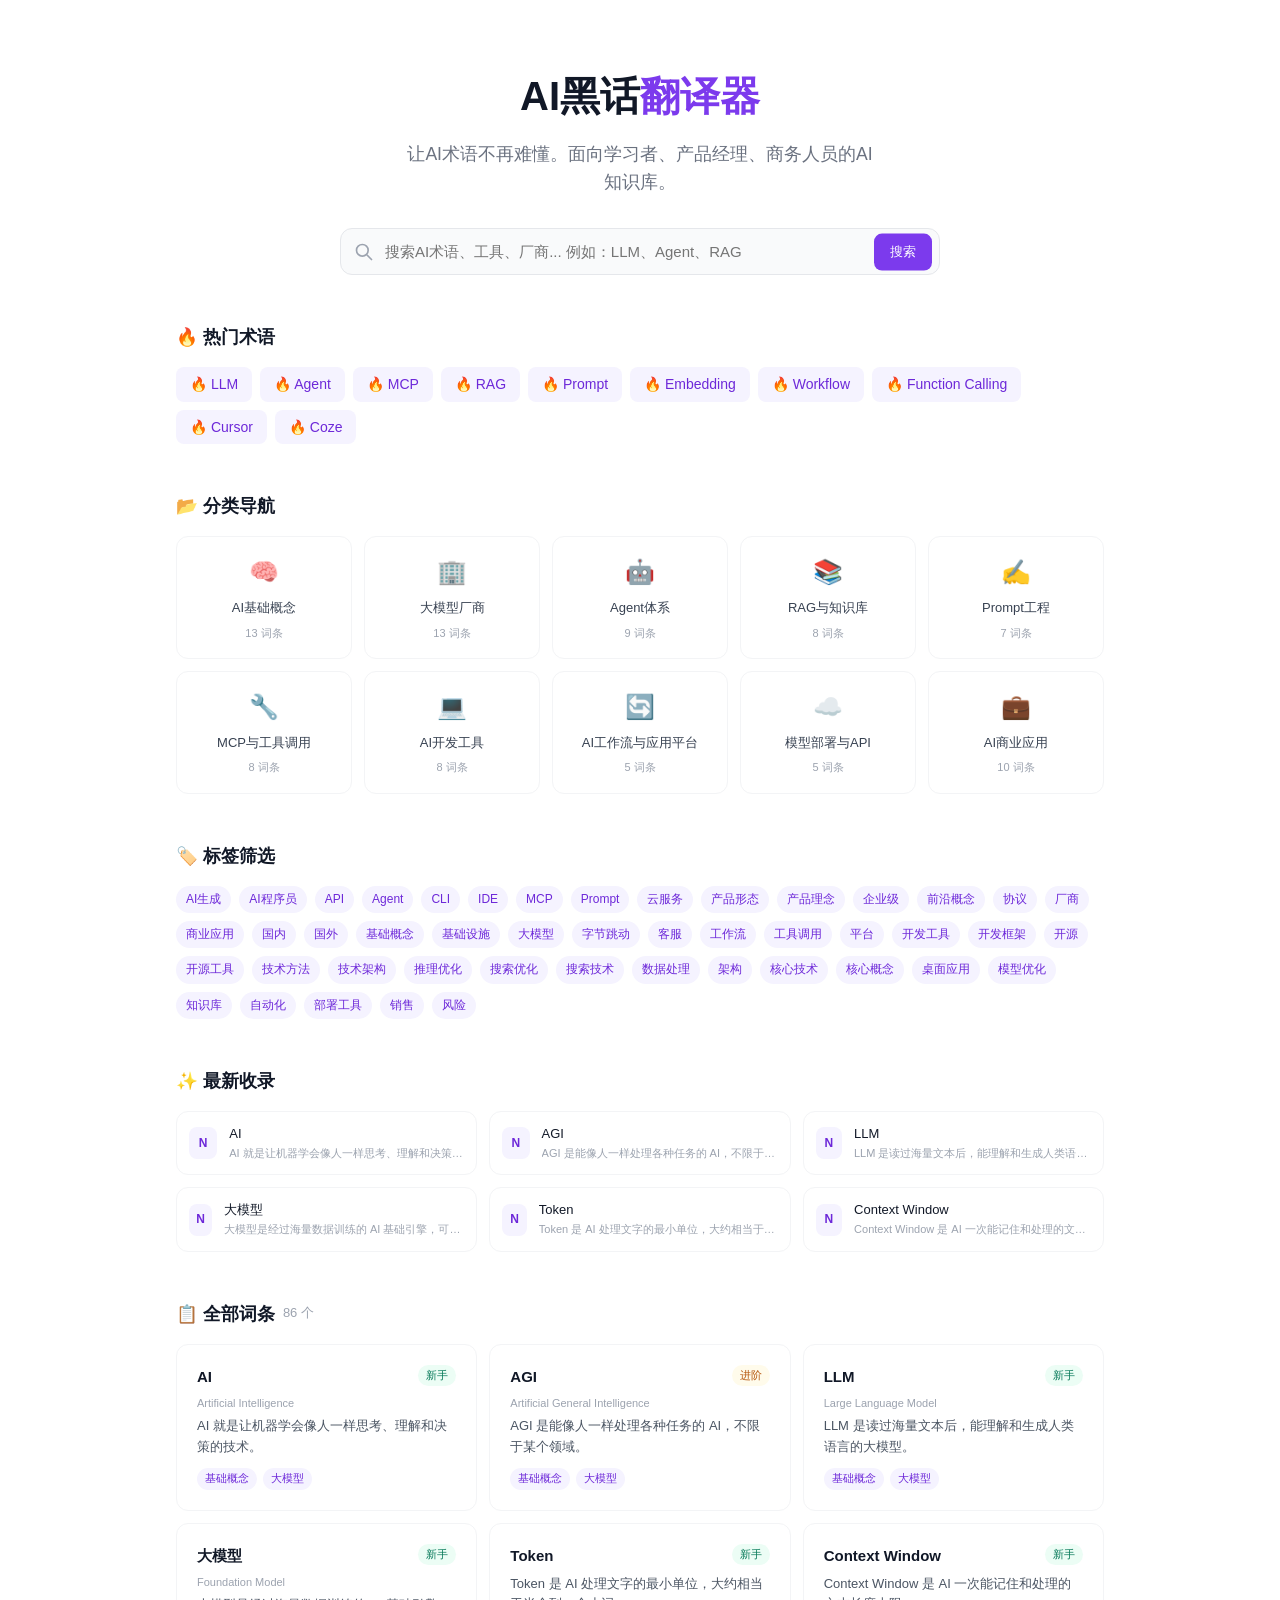
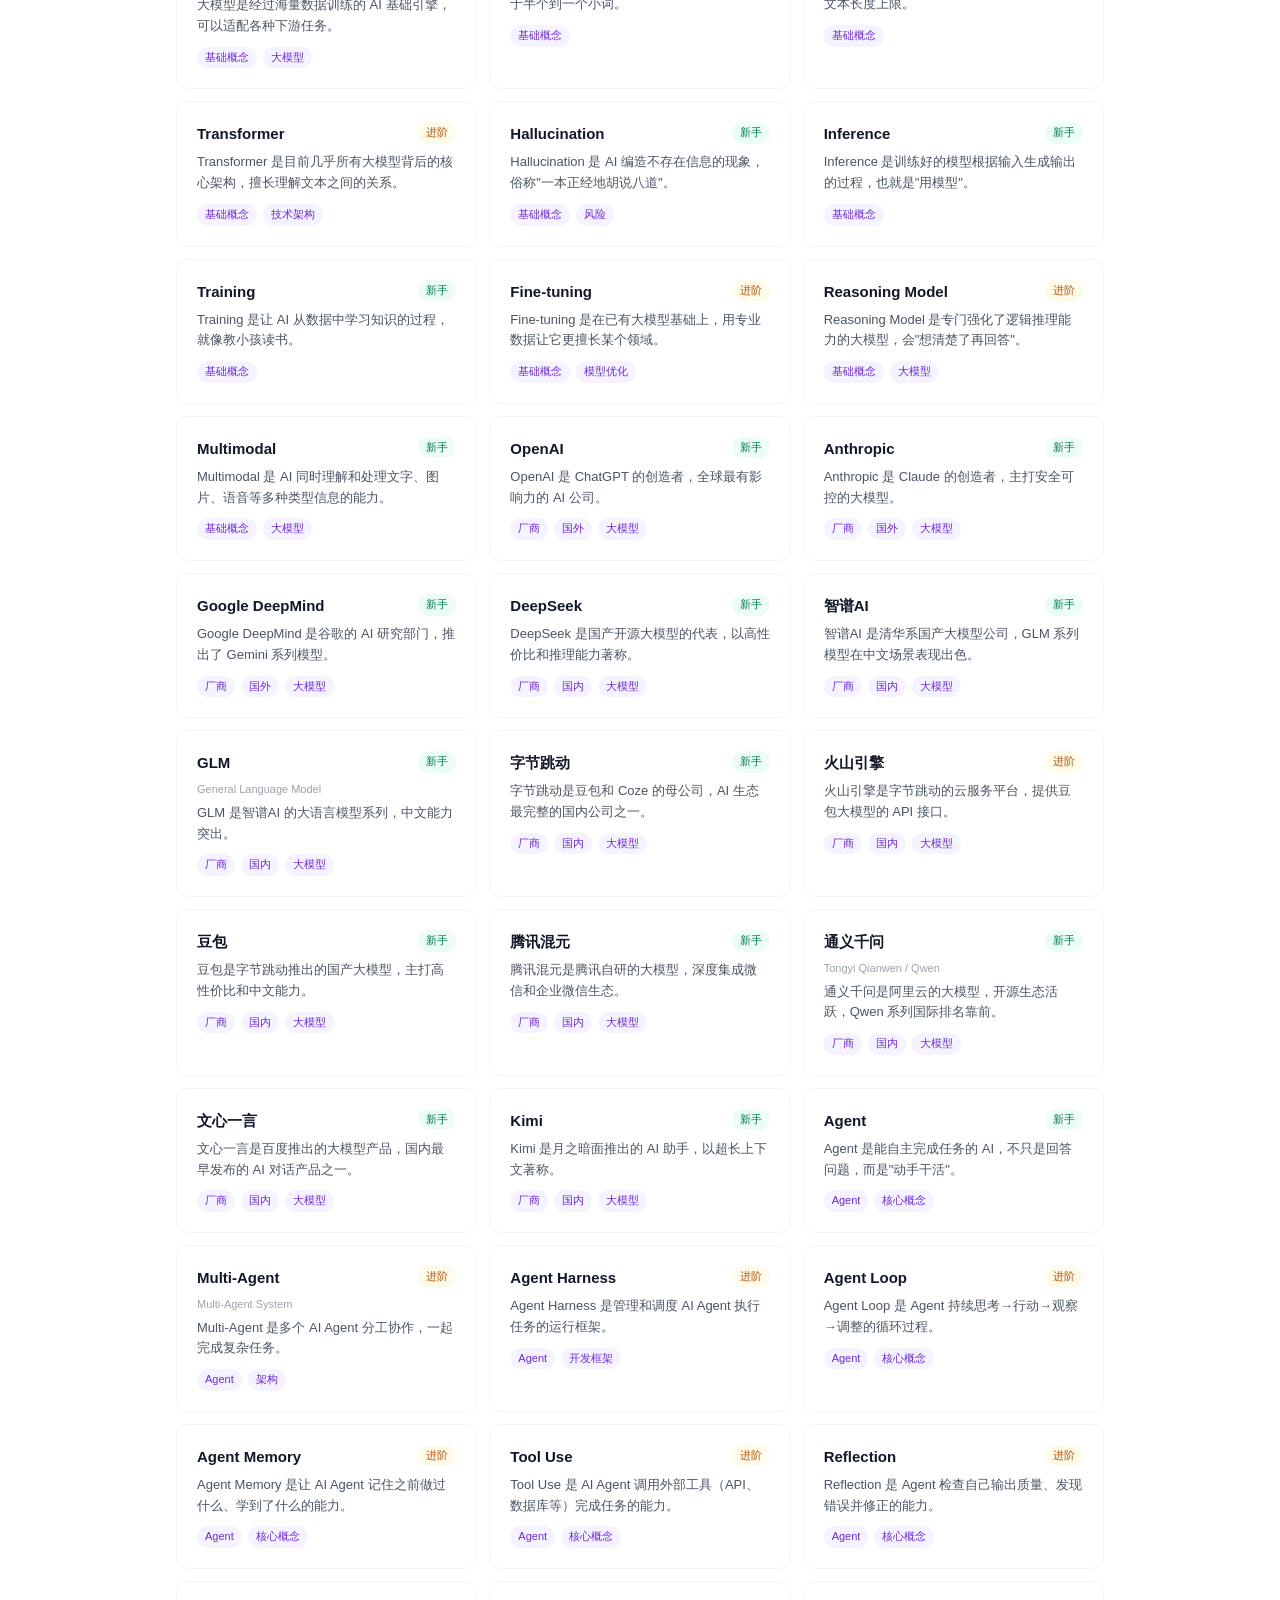
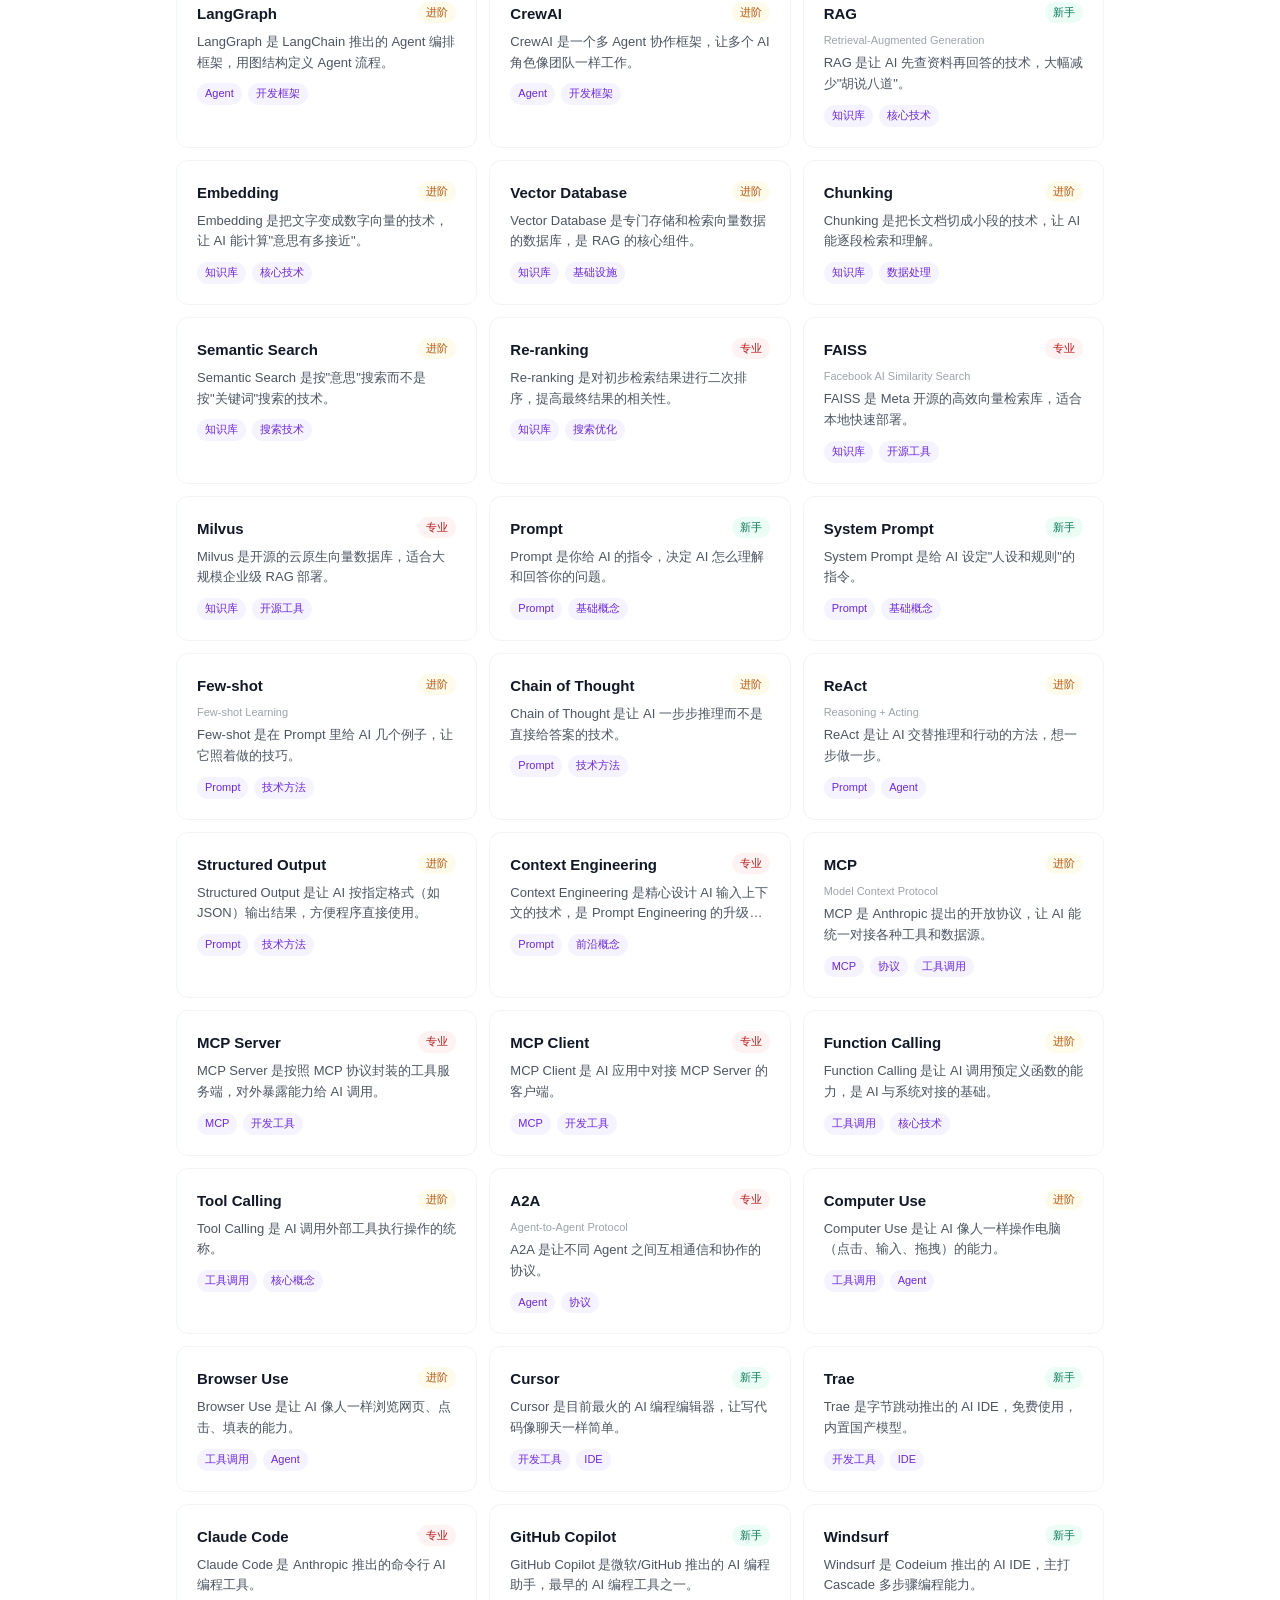
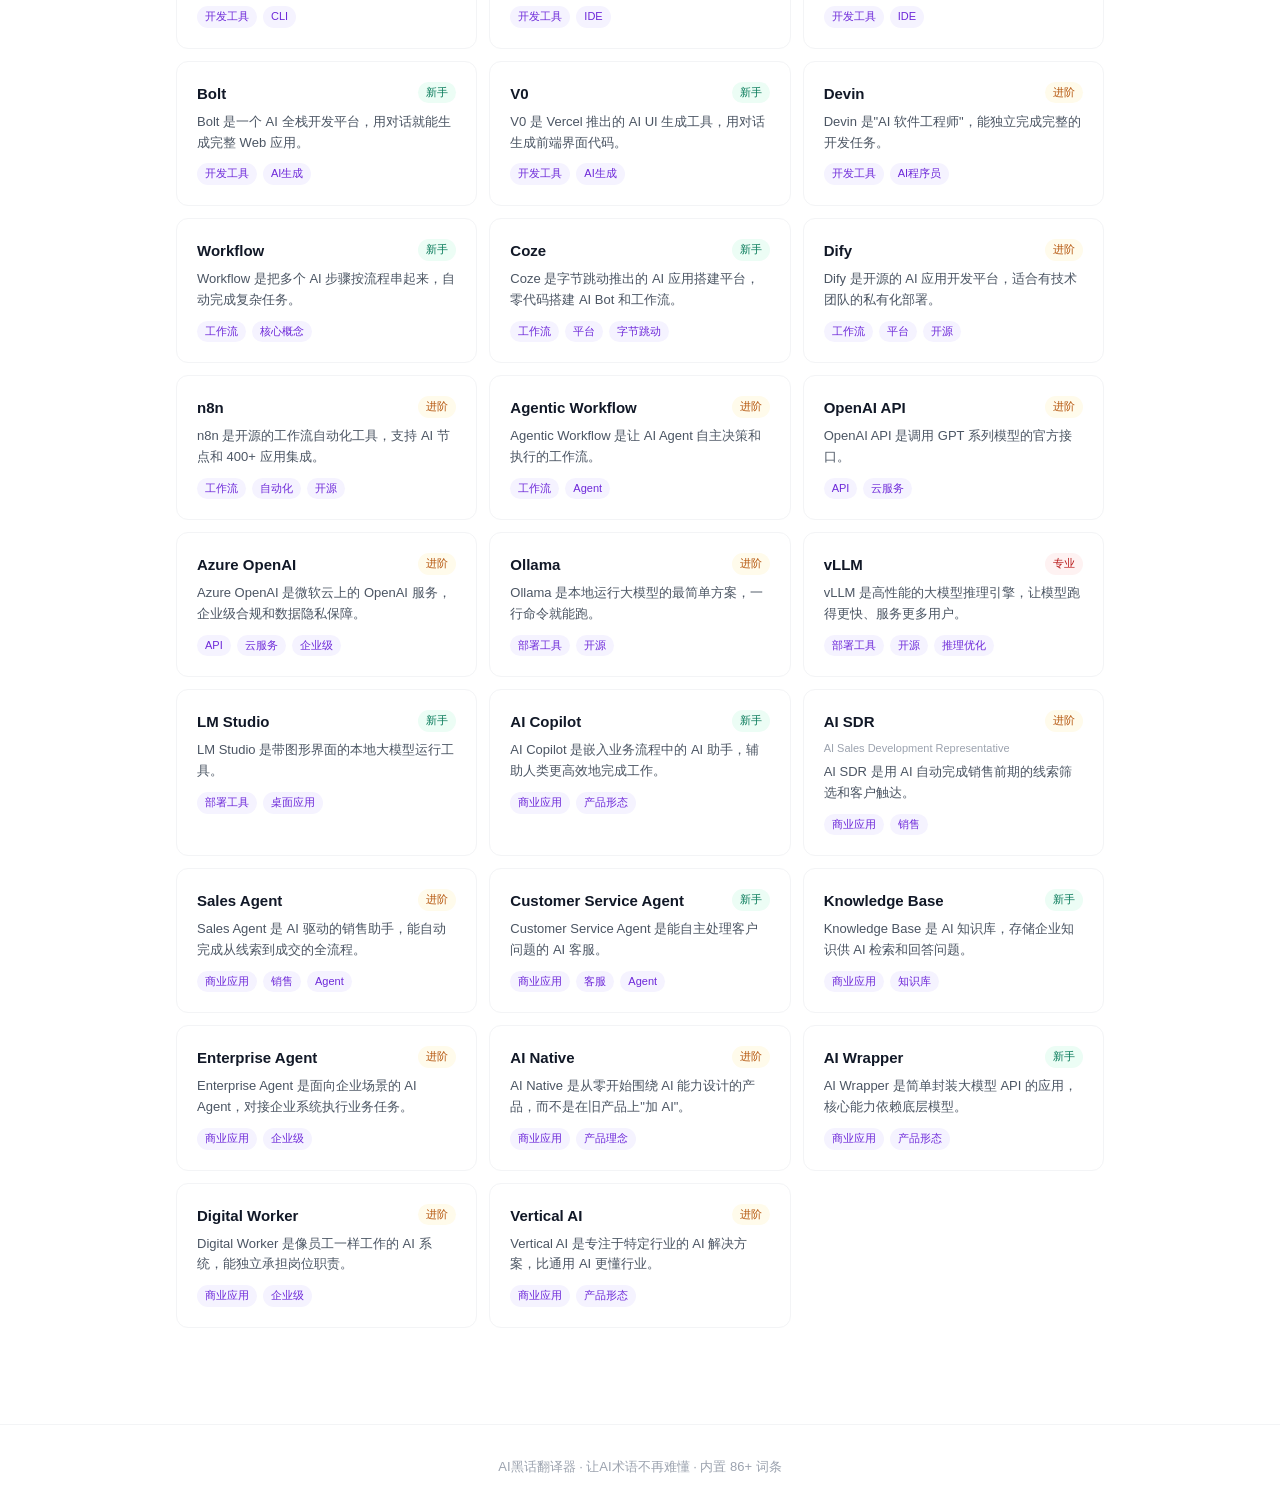
==== ai-jargon-translator/index.html @ 6d29a934 "feat: add AI jargon translator + update link" ====
<!DOCTYPE html>
<html lang="zh-CN">
<head>
<meta charset="UTF-8">
<meta name="viewport" content="width=device-width, initial-scale=1.0">
<title>AI黑话翻译器 - 让AI术语不再难懂</title>
<style>
*{margin:0;padding:0;box-sizing:border-box}
:root{--primary:#7c3aed;--primary-light:#a78bfa;--primary-bg:#f5f3ff;--primary-700:#6d28d9;--gray-50:#f9fafb;--gray-100:#f3f4f6;--gray-200:#e5e7eb;--gray-400:#9ca3af;--gray-500:#6b7280;--gray-600:#4b5563;--gray-700:#374151;--gray-900:#111827;--green-bg:#ecfdf5;--green-text:#047857;--amber-bg:#fffbeb;--amber-text:#b45309;--red-bg:#fef2f2;--red-text:#b91c1c}
body{font-family:-apple-system,BlinkMacSystemFont,'Segoe UI',Roboto,'Helvetica Neue',Arial,'Noto Sans SC',sans-serif;background:#fff;color:var(--gray-900);-webkit-font-smoothing:antialiased;line-height:1.6}
a{color:inherit;text-decoration:none}
button{cursor:pointer;font:inherit;border:none;background:none}

/* Nav */
.nav{position:sticky;top:0;z-index:50;background:rgba(255,255,255,.85);backdrop-filter:blur(12px);border-bottom:1px solid var(--gray-100);height:56px;display:flex;align-items:center}
.nav-inner{max-width:960px;margin:0 auto;padding:0 16px;width:100%;display:flex;align-items:center;justify-content:space-between}
.nav-logo{display:flex;align-items:center;gap:8px;font-size:18px;font-weight:600;color:var(--gray-900);cursor:pointer}
.nav-logo:hover{color:var(--primary)}

/* Search */
.hero{max-width:960px;margin:0 auto;padding:64px 16px 48px;text-align:center}
.hero h1{font-size:2.5rem;font-weight:700;margin-bottom:12px}
.hero h1 span{color:var(--primary)}
.hero p{font-size:1.1rem;color:var(--gray-500);margin-bottom:32px;max-width:480px;margin-left:auto;margin-right:auto}
.search-wrap{max-width:600px;margin:0 auto;position:relative}
.search-wrap input{width:100%;padding:14px 100px 14px 44px;font-size:15px;background:var(--gray-50);border:1px solid var(--gray-200);border-radius:12px;outline:none;transition:all .2s}
.search-wrap input:focus{background:#fff;box-shadow:0 0 0 3px rgba(124,58,237,.15);border-color:transparent}
.search-wrap .icon{position:absolute;left:14px;top:50%;transform:translateY(-50%);color:var(--gray-400)}
.search-wrap button{position:absolute;right:8px;top:50%;transform:translateY(-50%);padding:8px 16px;background:var(--primary);color:#fff;font-size:13px;font-weight:500;border-radius:8px;transition:background .2s}
.search-wrap button:hover{background:var(--primary-700)}

/* Section */
.section{max-width:960px;margin:0 auto;padding:0 16px 48px}
.section-title{font-size:1.1rem;font-weight:600;margin-bottom:16px;display:flex;align-items:center;gap:8px}

/* Hot terms */
.hot-wrap{display:flex;flex-wrap:wrap;gap:8px}
.hot-item{display:inline-flex;align-items:center;gap:6px;padding:6px 14px;background:var(--primary-bg);color:var(--primary-700);font-size:14px;font-weight:500;border-radius:8px;cursor:pointer;transition:background .2s}
.hot-item:hover{background:#ede9fe}

/* Category grid */
.cat-grid{display:grid;grid-template-columns:repeat(5,1fr);gap:12px}
@media(max-width:768px){.cat-grid{grid-template-columns:repeat(3,1fr)}}
@media(max-width:480px){.cat-grid{grid-template-columns:repeat(2,1fr)}}
.cat-item{display:flex;flex-direction:column;align-items:center;gap:6px;padding:16px 8px;background:#fff;border:1px solid var(--gray-100);border-radius:12px;cursor:pointer;transition:all .2s;text-align:center}
.cat-item:hover{box-shadow:0 2px 8px rgba(0,0,0,.06);transform:translateY(-1px)}
.cat-item .emoji{font-size:1.5rem}
.cat-item .name{font-size:13px;font-weight:500;color:var(--gray-700)}
.cat-item .name:hover{color:var(--primary)}
.cat-item .count{font-size:11px;color:var(--gray-400)}

/* Tag filter */
.tag-wrap{display:flex;flex-wrap:wrap;gap:8px}
.tag-item{display:inline-flex;align-items:center;padding:4px 10px;background:var(--primary-bg);color:var(--primary-700);font-size:12px;font-weight:500;border-radius:9999px;cursor:pointer;transition:all .2s;border:none}
.tag-item:hover{background:#ede9fe}
.tag-item.active{background:var(--primary);color:#fff}

/* Term cards grid */
.cards-grid{display:grid;grid-template-columns:repeat(3,1fr);gap:12px}
@media(max-width:768px){.cards-grid{grid-template-columns:repeat(2,1fr)}}
@media(max-width:480px){.cards-grid{grid-template-columns:1fr}}

/* Term card */
.card{padding:20px;background:#fff;border:1px solid var(--gray-100);border-radius:12px;cursor:pointer;transition:all .2s}
.card:hover{box-shadow:0 2px 8px rgba(0,0,0,.06);transform:translateY(-1px)}
.card-header{display:flex;align-items:flex-start;justify-content:space-between;gap:8px;margin-bottom:6px}
.card-name{font-size:15px;font-weight:600;color:var(--gray-900);transition:color .2s}
.card:hover .card-name{color:var(--primary)}
.card-en{font-size:11px;color:var(--gray-400);margin-bottom:4px}
.card-desc{font-size:13px;color:var(--gray-600);display:-webkit-box;-webkit-line-clamp:2;-webkit-box-orient:vertical;overflow:hidden}
.card-tags{display:flex;flex-wrap:wrap;gap:6px;margin-top:10px}
.card-tag{padding:2px 8px;background:var(--primary-bg);color:var(--primary-700);font-size:11px;font-weight:500;border-radius:9999px}

/* Difficulty badges */
.difficulty{display:inline-flex;align-items:center;padding:2px 8px;border-radius:9999px;font-size:11px;font-weight:500;flex-shrink:0}
.difficulty-新手{background:var(--green-bg);color:var(--green-text)}
.difficulty-进阶{background:var(--amber-bg);color:var(--amber-text)}
.difficulty-专业{background:var(--red-bg);color:var(--red-text)}

/* Detail page */
.detail{max-width:720px;margin:0 auto;padding:32px 16px}
.breadcrumb{display:flex;align-items:center;gap:8px;font-size:13px;color:var(--gray-400);margin-bottom:32px}
.breadcrumb a:hover{color:var(--primary)}
.detail-header{margin-bottom:32px}
.detail-header h1{font-size:2rem;font-weight:700;margin-bottom:8px}
.detail-en{font-size:1rem;color:var(--gray-400);margin-bottom:8px}
.detail-aliases{display:flex;flex-wrap:wrap;gap:6px;margin-bottom:12px}
.detail-alias{padding:3px 10px;background:var(--gray-100);color:var(--gray-600);font-size:12px;border-radius:9999px}
.detail-sentence{font-size:1.15rem;color:var(--primary);font-weight:500;line-height:1.6}
.detail-section{margin-bottom:28px}
.detail-section h2{font-size:1rem;font-weight:600;margin-bottom:10px;display:flex;align-items:center;gap:8px}
.detail-box{padding:20px;border-radius:12px;line-height:1.7}
.detail-box.purple{background:rgba(124,58,237,.04);border:1px solid rgba(124,58,237,.1)}
.detail-box.amber{background:rgba(245,158,11,.04);border:1px solid rgba(245,158,11,.1)}
.detail-text{color:var(--gray-600);line-height:1.7}
.use-case{display:flex;align-items:flex-start;gap:10px;padding:10px;background:var(--gray-50);border-radius:8px}
.use-case .num{width:22px;height:22px;display:flex;align-items:center;justify-content:center;background:rgba(124,58,237,.1);color:var(--primary-700);border-radius:50%;font-size:11px;font-weight:700;flex-shrink:0}
.use-case .text{font-size:13px;color:var(--gray-700)}
.example-box{padding:14px;background:var(--gray-50);border:1px solid var(--gray-100);border-radius:10px;font-size:13px;color:var(--gray-600);line-height:1.6}
.related-wrap{display:flex;flex-wrap:wrap;gap:8px}
.related-item{display:inline-flex;align-items:center;padding:7px 14px;background:#fff;border:1px solid var(--gray-200);border-radius:8px;font-size:13px;font-weight:500;color:var(--gray-700);cursor:pointer;transition:all .2s}
.related-item:hover{color:var(--primary);border-color:rgba(124,58,237,.2);box-shadow:0 1px 4px rgba(0,0,0,.04)}
.back-btn{display:inline-block;margin-top:40px;font-size:13px;color:var(--primary);cursor:pointer}
.back-btn:hover{color:var(--primary-700)}

/* Filter bar */
.filter-bar{display:flex;align-items:center;justify-content:space-between;margin-bottom:16px}
.filter-bar h2{font-size:1rem;font-weight:600}
.filter-bar .clear{font-size:13px;color:var(--primary);cursor:pointer}

/* Empty state */
.empty{text-align:center;padding:48px;color:var(--gray-400)}
.empty p:first-child{font-size:1rem;margin-bottom:6px}

/* Footer */
.footer{border-top:1px solid var(--gray-100);padding:32px 0;text-align:center;font-size:13px;color:var(--gray-400);margin-top:48px}

/* Fade in */
@keyframes fadeIn{from{opacity:0;transform:translateY(8px)}to{opacity:1;transform:translateY(0)}}
.fade-in{animation:fadeIn .25s ease-out}

/* Scrollbar */
::-webkit-scrollbar{width:6px}
::-webkit-scrollbar-thumb{background:var(--gray-200);border-radius:3px}
</style>
</head>
<body>
<div id="app"></div>
<script>
// ===== DATA =====
const categories=[
{name:'AI基础概念',slug:'ai-basics',icon:'🧠',desc:'AI领域最核心的概念和术语'},
{name:'大模型厂商',slug:'llm-vendors',icon:'🏢',desc:'国内外大模型厂商和产品'},
{name:'Agent体系',slug:'agent',icon:'🤖',desc:'AI Agent相关的架构和框架'},
{name:'RAG与知识库',slug:'rag-knowledge',icon:'📚',desc:'检索增强生成与向量知识库'},
{name:'Prompt工程',slug:'prompt-engineering',icon:'✍️',desc:'提示词设计与优化技术'},
{name:'MCP与工具调用',slug:'mcp-tools',icon:'🔧',desc:'模型上下文协议与工具调用'},
{name:'AI开发工具',slug:'dev-tools',icon:'💻',desc:'AI编程和开发工具'},
{name:'AI工作流与应用平台',slug:'workflow-platform',icon:'🔄',desc:'AI工作流和应用构建平台'},
{name:'模型部署与API',slug:'deployment-api',icon:'☁️',desc:'模型部署方案和API服务'},
{name:'AI商业应用',slug:'business-apps',icon:'💼',desc:'AI在商业场景中的应用'}
];

const terms=[
{id:'ai',name:'AI',aliases:['人工智能','Artificial Intelligence'],category:'AI基础概念',tags:['基础概念','大模型'],difficulty:'新手',en:'Artificial Intelligence',one:'AI 就是让机器学会像人一样思考、理解和决策的技术。',plain:'想象你有一个超级助手，它能看懂文字、听懂话、识别图片，还能帮你写文章、做分析。AI 就是让电脑变成这样的超级助手。',tech:'AI 是计算机科学的一个分支，致力于创建能够执行通常需要人类智能的任务的系统，包括学习、推理、感知和自然语言理解。',why:'AI 正在改变几乎所有行业的运作方式，从自动化到决策支持，它让机器从"工具"变成"合作伙伴"。',biz:'客户提到"数字化转型"或"智能化"，背后往往就是 AI 在驱动。',useCases:['智能客服自动回答用户问题','AI 辅助医生读片诊断','自动化数据分析和报告生成'],related:['AGI','大模型','LLM','Multimodal'],examples:['一家保险公司用 AI 自动审核理赔材料，审核效率提升 80%。']},
{id:'agi',name:'AGI',aliases:['通用人工智能'],category:'AI基础概念',tags:['基础概念','大模型'],difficulty:'进阶',en:'Artificial General Intelligence',one:'AGI 是能像人一样处理各种任务的 AI，不限于某个领域。',plain:'现在的 AI 大多是"偏科生"——下棋的不会写诗，画画的不会算数。AGI 是"全科生"，什么都能学、什么都能干。',tech:'AGI 指具备跨领域通用智能的 AI 系统，能理解、学习和应用知识到任意任务中。',why:'AGI 是 AI 领域的终极目标，实现后将彻底改变人类与机器的关系。',biz:'客户问"AI 能不能自己思考？"——这就是在问 AGI。目前还没实现。',useCases:['自主完成跨领域复杂任务','像人一样学习新技能','独立进行科学研究和创新'],related:['AI','LLM','大模型','Reasoning Model'],examples:['OpenAI 的最终目标就是实现 AGI。']},
{id:'llm',name:'LLM',aliases:['大语言模型','Large Language Model'],category:'AI基础概念',tags:['基础概念','大模型'],difficulty:'新手',en:'Large Language Model',one:'LLM 是读过海量文本后，能理解和生成人类语言的大模型。',plain:'就像一个读了整个互联网的"超级学霸"，你问什么它都能聊两句。ChatGPT 背后就是一个 LLM。',tech:'LLM 是基于 Transformer 架构、在海量文本数据上训练的大型神经网络模型，通过预测下一个 Token 来生成文本。',why:'LLM 是当前 AI 应用的核心引擎，几乎所有 AI 产品都基于 LLM 构建。',biz:'客户说的"大模型""ChatGPT 类产品"，底层就是 LLM。',useCases:['智能对话和问答','文档摘要和翻译','代码生成和辅助编程'],related:['大模型','Transformer','Token','Context Window'],examples:['GPT-4、Claude、GLM 都是典型的 LLM。']},
{id:'foundation-model',name:'大模型',aliases:['基础模型','Foundation Model'],category:'AI基础概念',tags:['基础概念','大模型'],difficulty:'新手',en:'Foundation Model',one:'大模型是经过海量数据训练的 AI 基础引擎，可以适配各种下游任务。',plain:'大模型就像一个"全能型人才"——先上了综合大学（预训练），然后可以快速学会任何专业（微调）。',tech:'大模型指参数量巨大的深度学习模型，通过大规模预训练获得通用能力，再通过微调或 Prompt 适配下游任务。',why:'大模型范式让 AI 开发从"造轮子"变成"调参数"，大幅降低了 AI 应用的门槛。',biz:'客户说想"用大模型"，其实就是在说想用 LLM 做业务。',useCases:['企业知识库问答','智能客服','文档自动处理'],related:['LLM','Transformer','Fine-tuning'],examples:['一家银行用大模型自动审核贷款材料，效率提升 60%。']},
{id:'token',name:'Token',aliases:['词元','标记'],category:'AI基础概念',tags:['基础概念'],difficulty:'新手',one:'Token 是 AI 处理文字的最小单位，大约相当于半个到一个小词。',plain:'AI 不是按"字"读文章的，而是把文章切成一个个 Token。Token 数量决定了 AI 能处理多少内容、花多少钱。',tech:'Token 是 LLM 处理文本的基本单元，通过分词器将原始文本映射为整数序列，直接影响计算成本和上下文容量。',why:'Token 是大模型计费和性能的关键指标。',biz:'客户问"用大模型贵不贵"，答案取决于 Token 用量。',useCases:['计算 API 调用成本','评估模型处理能力','优化输入减少 Token 消耗'],related:['LLM','Context Window','API'],examples:['GPT-4 输入约 $0.03/1K Token，输出约 $0.06/1K Token。']},
{id:'context-window',name:'Context Window',aliases:['上下文窗口','上下文长度'],category:'AI基础概念',tags:['基础概念'],difficulty:'新手',en:'Context Window',one:'Context Window 是 AI 一次能记住和处理的文本长度上限。',plain:'就像人的短期记忆容量有限，AI 也有"记忆窗口"——一次对话中它能回看的最大文本量。',tech:'Context Window 指模型在一次推理中能处理的最大 Token 数量，由模型架构的位置编码机制决定。',why:'Context Window 大小直接影响模型能否处理长文档和多轮对话。',biz:'客户想"把 100 页合同丢给 AI 分析"，需要选 Context Window 足够大的模型。',useCases:['长文档分析','多轮复杂对话','大批量代码审查'],related:['Token','LLM','RAG'],examples:['Claude 3.5 支持 200K Token，约 15 万字。']},
{id:'transformer',name:'Transformer',aliases:['注意力机制模型'],category:'AI基础概念',tags:['基础概念','技术架构'],difficulty:'进阶',one:'Transformer 是目前几乎所有大模型背后的核心架构，擅长理解文本之间的关系。',plain:'以前的 AI 读文章像逐字读，Transformer 像"扫描全文+画重点"——它能同时关注整段话，理解词与词之间的关系。',tech:'Transformer 是 2017 年提出的基于自注意力机制的神经网络架构，是 GPT、BERT 等模型的基础。',why:'Transformer 架构是大模型时代的基石。',biz:'要知道它是"大模型之所以强"的底层原因。',useCases:['自然语言理解和生成','机器翻译','文本摘要'],related:['LLM','大模型','Training'],examples:['GPT、BERT、GLM 都是 Transformer 架构。']},
{id:'hallucination',name:'Hallucination',aliases:['幻觉','AI幻觉'],category:'AI基础概念',tags:['基础概念','风险'],difficulty:'新手',one:'Hallucination 是 AI 编造不存在信息的现象，俗称"一本正经地胡说八道"。',plain:'AI 有时候会"自信地胡说"——给出听起来很靠谱但完全是编造的答案。需要用 RAG 等技术来约束。',tech:'Hallucination 指模型生成看似合理但实际上与事实不符的内容，是 LLM 的固有缺陷。',why:'幻觉是 LLM 在企业级应用中最大的风险。',biz:'客户担心"AI 会不会乱说"，需要解释 RAG 等方案如何降低幻觉风险。',useCases:['医疗诊断中的错误信息','法律咨询中的编造法条','金融报告中的虚假数据'],related:['RAG','LLM','Fine-tuning'],examples:['AI 自信地说"爱因斯坦 1958 年获得诺贝尔奖"（实际是 1921 年），这就是幻觉。']},
{id:'inference',name:'Inference',aliases:['推理','模型推理'],category:'AI基础概念',tags:['基础概念'],difficulty:'新手',en:'Inference',one:'Inference 是训练好的模型根据输入生成输出的过程，也就是"用模型"。',plain:'训练模型像"上学读书"，推理就是"毕业上班"。你给 AI 一个问题，它给出答案——这个过程就是推理。',tech:'Inference 是将训练好的模型用于新数据生成预测的过程，与 Training 相对。',why:'推理速度和成本直接决定用户体验和运营成本。',biz:'客户问"跑大模型要什么硬件"，问的就是推理阶段的资源需求。',useCases:['在线聊天机器人实时回复','批量文档处理','API 服务调用'],related:['Training','LLM','vLLM','API'],examples:['用户在 ChatGPT 输入问题，GPT-4 生成回答，这就是一次推理。']},
{id:'training',name:'Training',aliases:['训练','模型训练'],category:'AI基础概念',tags:['基础概念'],difficulty:'新手',one:'Training 是让 AI 从数据中学习知识的过程，就像教小孩读书。',plain:'AI 的"学习"就是看大量数据找规律。训练过程需要消耗大量算力和时间。',tech:'Training 是通过反向传播算法在大规模数据集上优化模型参数的过程。',why:'训练决定了模型的基础能力。',biz:'一般企业不需要自己训练模型，但需要理解训练和微调的区别。',useCases:['预训练基础大模型','微调行业专用模型','持续训练更新模型'],related:['Fine-tuning','Inference','大模型'],examples:['GPT-4 的训练使用了超过 1 万亿 Token 的数据和数万块 A100 GPU。']},
{id:'fine-tuning',name:'Fine-tuning',aliases:['微调','模型微调'],category:'AI基础概念',tags:['基础概念','模型优化'],difficulty:'进阶',en:'Fine-tuning',one:'Fine-tuning 是在已有大模型基础上，用专业数据让它更擅长某个领域。',plain:'大模型像"通才"，微调就是让它变成"专才"。比如给通用模型喂法律文书，它就成了法律专家。',tech:'Fine-tuning 是在预训练模型的基础上，使用领域特定的小规模数据进行继续训练。',why:'微调是企业将通用大模型变为行业专家的核心手段。',biz:'客户说"想让 AI 懂我们行业"，通常需要评估是微调还是 RAG。',useCases:['医疗领域专用模型','法律文书生成模型','金融风控模型'],related:['Training','LLM','大模型'],examples:['一家律所用 5 万份合同微调大模型，合同审查准确率从 70% 提升到 95%。']},
{id:'reasoning-model',name:'Reasoning Model',aliases:['推理模型','思考模型'],category:'AI基础概念',tags:['基础概念','大模型'],difficulty:'进阶',en:'Reasoning Model',one:'Reasoning Model 是专门强化了逻辑推理能力的大模型，会"想清楚了再回答"。',plain:'普通 AI 像是"脱口而出"，推理模型像"先打草稿再回答"。OpenAI o1、DeepSeek-R1 就是推理模型。',tech:'Reasoning Model 通过 Chain-of-Thought、强化学习等技术增强了逻辑推理能力，用更多计算换取更高质量的输出。',why:'推理模型让 AI 在数学、编程、逻辑分析等任务上表现大幅提升。',biz:'客户需要 AI 做复杂分析时，推理模型比普通模型更可靠。',useCases:['复杂数学问题求解','多步骤逻辑推理','代码审查和 Bug 分析'],related:['LLM','Chain of Thought','大模型'],examples:['OpenAI o1 在数学竞赛题上的表现远超 GPT-4o。']},
{id:'multimodal',name:'Multimodal',aliases:['多模态','多模态大模型'],category:'AI基础概念',tags:['基础概念','大模型'],difficulty:'新手',en:'Multimodal',one:'Multimodal 是 AI 同时理解和处理文字、图片、语音等多种类型信息的能力。',plain:'以前的 AI 只会读文字，多模态 AI 能看图、听声音、看视频——就像人一样。',tech:'Multimodal 指模型能同时处理和生成多种模态的数据，通过统一的表示学习实现跨模态理解。',why:'多模态是 AI 走向通用智能的关键一步。',biz:'客户说"想让 AI 看图说话"或"理解视频内容"，就需要多模态模型。',useCases:['图文混合内容理解','视频内容分析','语音+文字交互'],related:['LLM','AI','大模型'],examples:['GPT-4o 可以同时理解图片和文字。']},
{id:'openai',name:'OpenAI',aliases:[],category:'大模型厂商',tags:['厂商','国外','大模型'],difficulty:'新手',one:'OpenAI 是 ChatGPT 的创造者，全球最有影响力的 AI 公司。',plain:'OpenAI 就是做出了 ChatGPT 的公司，它的 GPT 系列模型是行业标杆。',tech:'OpenAI 发布了 GPT-4、GPT-4o、o1 等领先模型，提供 OpenAI API 服务。',why:'OpenAI 定义了大模型行业的能力标准和产品形态。',biz:'做 AI 方案时，OpenAI 通常是首选参考。',useCases:['ChatGPT 对话和写作','GPT-4 API 接入企业系统','DALL-E 图像生成'],related:['LLM','API','大模型','Anthropic'],examples:['一家跨境电商用 GPT-4 API 自动生成多语言产品描述。']},
{id:'anthropic',name:'Anthropic',aliases:[],category:'大模型厂商',tags:['厂商','国外','大模型'],difficulty:'新手',one:'Anthropic 是 Claude 的创造者，主打安全可控的大模型。',plain:'Anthropic 是 OpenAI 前员工创办的公司，Claude 系列模型以"安全""长上下文"著称。',tech:'Anthropic 发布了 Claude 系列模型，以 Constitutional AI 方法论著称。',why:'Claude 在编程、长文档分析等场景表现突出。',biz:'客户需要长文档处理或注重 AI 安全时，Claude 是很好的备选。',useCases:['长文档分析','代码生成','安全敏感场景'],related:['OpenAI','LLM','API','MCP'],examples:['一家律所用 Claude 3.5 分析 200 页法律合同。']},
{id:'google-deepmind',name:'Google DeepMind',aliases:['DeepMind'],category:'大模型厂商',tags:['厂商','国外','大模型'],difficulty:'新手',one:'Google DeepMind 是谷歌的 AI 研究部门，推出了 Gemini 系列模型。',plain:'做 AlphaGo 的那个团队，后来推出了 Gemini 模型，在多模态方面很强。',tech:'Google DeepMind 发布了 Gemini 系列模型，具备原生多模态能力。',why:'Gemini 在多模态和长上下文方面有独特优势。',biz:'已在用谷歌云的客户，Gemini 是自然的选择。',useCases:['多模态内容理解','科学研究辅助','谷歌生态集成'],related:['OpenAI','Vertex AI','LLM'],examples:['谷歌用 Gemini 驱动全线产品的 AI 功能。']},
{id:'deepseek',name:'DeepSeek',aliases:['深度求索','DS'],category:'大模型厂商',tags:['厂商','国内','大模型'],difficulty:'新手',one:'DeepSeek 是国产开源大模型的代表，以高性价比和推理能力著称。',plain:'DeepSeek 是国产大模型的黑马，开源免费，性能接近 GPT-4，成本低很多。',tech:'DeepSeek 发布了 DeepSeek-V3、DeepSeek-R1 等模型，采用 MoE 架构，完全开源。',why:'DeepSeek 证明了低成本也能做出高性能模型。',biz:'预算有限的客户，DeepSeek 是性价比最高的选择。',useCases:['私有化部署企业 AI','推理密集型任务','开源模型二次开发'],related:['LLM','大模型','Reasoning Model','Ollama'],examples:['一家创业公司用 DeepSeek-V3 替代 GPT-4，成本降低 90%。']},
{id:'zhipu-ai',name:'智谱AI',aliases:['智谱','Zhipu'],category:'大模型厂商',tags:['厂商','国内','大模型'],difficulty:'新手',one:'智谱AI 是清华系国产大模型公司，GLM 系列模型在中文场景表现出色。',plain:'国内最早做大模型的公司之一，技术来自清华，GLM 系列中文能力很强。',tech:'智谱AI 发布了 GLM-4、GLM-4V 等模型，基于自研的 GLM 架构。',why:'智谱是国内大模型第一梯队厂商。',biz:'国内客户需要中文能力强、可私有化部署的方案时，智谱 GLM 是重要选项。',useCases:['中文内容生成','企业知识库','多模态应用'],related:['GLM','LLM','大模型'],examples:['一家媒体公司用 GLM-4 自动生成新闻摘要。']},
{id:'glm',name:'GLM',aliases:['ChatGLM'],category:'大模型厂商',tags:['厂商','国内','大模型'],difficulty:'新手',en:'General Language Model',one:'GLM 是智谱AI 的大语言模型系列，中文能力突出。',plain:'GLM 是智谱AI 开发的国产大模型，开源版本可以免费下载使用。',tech:'GLM 基于自回归填空的预训练架构，GLM-4 支持 128K 上下文和多模态。',why:'GLM 是国产开源大模型的代表。',biz:'客户需要"国产替代"或"数据不出境"时，GLM 是首选方案之一。',useCases:['私有化部署','中文对话系统','企业 AI 助手'],related:['智谱AI','LLM','Fine-tuning'],examples:['一家国企用 GLM-4 私有化部署内部知识库问答系统。']},
{id:'bytedance-ai',name:'字节跳动',aliases:['ByteDance AI'],category:'大模型厂商',tags:['厂商','国内','大模型'],difficulty:'新手',one:'字节跳动是豆包和 Coze 的母公司，AI 生态最完整的国内公司之一。',plain:'字节不只是做抖音的，还做大模型（豆包/Seed）、AI 平台（Coze）、AI 编程工具（Trae）。',tech:'字节跳动通过火山引擎提供大模型 API，发布豆包和 Seed 系列模型。',why:'字节系 AI 产品覆盖了模型、平台、工具全链路。',biz:'客户如果已用字节系产品，接入豆包/Coze 是最自然的选择。',useCases:['企业 AI 应用搭建','大模型 API 调用','AI 编程辅助'],related:['豆包','Coze','Trae','火山引擎'],examples:['一家公司用 Coze+豆包搭建了内部智能客服，零代码完成。']},
{id:'volcengine',name:'火山引擎',aliases:['Volcengine'],category:'大模型厂商',tags:['厂商','国内','大模型','云服务'],difficulty:'进阶',one:'火山引擎是字节跳动的云服务平台，提供豆包大模型的 API 接口。',plain:'火山引擎就像字节的"阿里云"，想用豆包模型就走火山引擎的 API。',tech:'火山引擎是字节跳动旗下的企业级技术服务平台，提供大模型 API、向量数据库等服务。',why:'火山引擎是国内企业使用豆包大模型的官方通道。',biz:'客户想用豆包模型做方案，就需要对接火山引擎。',useCases:['豆包大模型 API 调用','企业 AI 平台搭建','向量数据库服务'],related:['豆包','字节跳动','API'],examples:['一家互联网公司通过火山引擎接入豆包模型。']},
{id:'doubao',name:'豆包',aliases:['Doubao'],category:'大模型厂商',tags:['厂商','国内','大模型'],difficulty:'新手',one:'豆包是字节跳动推出的国产大模型，主打高性价比和中文能力。',plain:'字节跳动的大模型品牌，有手机 App 也有 API。模型便宜好用，中文能力很强。',tech:'豆包系列模型包括 Pro、Lite 等版本，通过火山引擎提供 API 服务。',why:'豆包以极致性价比打开了国产大模型市场。',biz:'预算敏感的客户，豆包是性价比最高的国产大模型选择之一。',useCases:['企业智能客服','内容生成','知识库问答'],related:['字节跳动','火山引擎','Coze','LLM'],examples:['一家教育公司用豆包模型做 AI 答疑，成本仅为 GPT-4 的十分之一。']},
{id:'tencent-hunyuan',name:'腾讯混元',aliases:['混元','Hunyuan'],category:'大模型厂商',tags:['厂商','国内','大模型'],difficulty:'新手',one:'腾讯混元是腾讯自研的大模型，深度集成微信和企业微信生态。',plain:'腾讯混元最大的优势是和微信、企业微信、腾讯云深度打通。',tech:'腾讯混元系列模型支持多模态，通过腾讯云提供 API 服务。',why:'对于在微信生态做 AI 应用的场景，腾讯混元有天然优势。',biz:'客户如果在企业微信上做 AI 客服，腾讯混元是最佳选择。',useCases:['企业微信智能客服','微信生态 AI 应用','腾讯云 AI 服务'],related:['腾讯','LLM','API'],examples:['一家零售企业用腾讯混元+企业微信搭建 AI 客服。']},
{id:'tongyi-qianwen',name:'通义千问',aliases:['千问','Qwen'],category:'大模型厂商',tags:['厂商','国内','大模型'],difficulty:'新手',en:'Tongyi Qianwen / Qwen',one:'通义千问是阿里云的大模型，开源生态活跃，Qwen 系列国际排名靠前。',plain:'阿里云的大模型品牌，Qwen 开源版本在全球开源模型中排名很高。',tech:'通义千问包括 Qwen2.5 等开源模型和闭源 API，支持 128K 上下文和多模态。',why:'Qwen 开源生态为国内开发者提供了高质量的自部署选择。',biz:'客户需要开源模型做私有化部署时，Qwen 系列是最优选择之一。',useCases:['私有化部署','开源模型二次开发','阿里云生态集成'],related:['阿里云','LLM','Ollama','Fine-tuning'],examples:['一家金融公司用 Qwen2.5-72B 私有化部署。']},
{id:'wenxin',name:'文心一言',aliases:['文心','ERNIE Bot'],category:'大模型厂商',tags:['厂商','国内','大模型'],difficulty:'新手',one:'文心一言是百度推出的大模型产品，国内最早发布的 AI 对话产品之一。',plain:'百度的大模型，国内最早发布。百度搜索、百度文库等都已接入。',tech:'文心一言基于百度 ERNIE 系列模型，通过百度智能云提供 API 服务。',why:'百度是国内最早投入大模型的公司之一。',biz:'与百度生态关联紧密的客户，文心一言是自然的 AI 方案选择。',useCases:['百度生态 AI 应用','搜索增强','知识问答'],related:['百度','LLM','API'],examples:['百度文库用文心大模型实现一键生成 PPT。']},
{id:'kimi',name:'Kimi',aliases:['月之暗面','Moonshot'],category:'大模型厂商',tags:['厂商','国内','大模型'],difficulty:'新手',one:'Kimi 是月之暗面推出的 AI 助手，以超长上下文著称。',plain:'国内最早支持超长上下文的 AI 产品，能把一整本书丢进去让它分析。',tech:'Kimi 由月之暗面开发，支持 200 万 Token 超长上下文。',why:'Kimi 证明了长上下文是 AI 产品的差异化卖点。',biz:'客户需要处理长文档、长报告时，Kimi 是值得推荐的选择。',useCases:['长文档分析','论文阅读辅助','报告自动摘要'],related:['LLM','Context Window','大模型'],examples:['一位律师用 Kimi 一次分析 300 页诉讼材料。']},
{id:'agent',name:'Agent',aliases:['AI Agent','智能体'],category:'Agent体系',tags:['Agent','核心概念'],difficulty:'新手',one:'Agent 是能自主完成任务的 AI，不只是回答问题，而是"动手干活"。',plain:'ChatGPT 是"你问它答"，Agent 是"你说目标，它自己想办法完成"。像从客服变成了私人助理。',tech:'Agent 是基于 LLM 的自主系统，具备感知环境、制定计划、调用工具和反思调整的能力。',why:'Agent 是大模型从"对话工具"升级为"执行系统"的关键形态。',biz:'客户说"想让 AI 自动做事"——这就是 Agent。',useCases:['自动处理客户工单','自动生成并提交报告','自动监控数据异常并告警'],related:['Agent Harness','Agent Loop','Tool Use','MCP','Multi-Agent'],examples:['一个销售 Agent 自动查阅客户资料、分析需求、生成拜访提纲。']},
{id:'multi-agent',name:'Multi-Agent',aliases:['多智能体','多Agent协作'],category:'Agent体系',tags:['Agent','架构'],difficulty:'进阶',en:'Multi-Agent System',one:'Multi-Agent 是多个 AI Agent 分工协作，一起完成复杂任务。',plain:'一个人干不了的活，一组人来干。Multi-Agent 就是让多个 AI"员工"各司其职。',tech:'Multi-Agent 系统由多个 Agent 实例组成，通过消息传递或编排流程协作。',why:'复杂业务场景需要多个角色协作。',biz:'客户说"想让 AI 同时处理多个环节"，Multi-Agent 就是对的架构。',useCases:['多角色内容生产流水线','多步骤审批自动化','跨系统数据协调'],related:['Agent','Agent Harness','CrewAI','AutoGen'],examples:['研究 Agent 调研市场，写作 Agent 写报告，审核 Agent 检查质量。']},
{id:'agent-harness',name:'Agent Harness',aliases:['Harness','Agent运行框架'],category:'Agent体系',tags:['Agent','开发框架'],difficulty:'进阶',en:'Agent Harness',one:'Agent Harness 是管理和调度 AI Agent 执行任务的运行框架。',plain:'如果把 Agent 看成一个员工，Harness 就像它的工作台和项目经理。',tech:'Agent Harness 负责管理 Agent 的任务执行、工具调用、上下文传递和状态记录。',why:'它让 Agent 不只是聊天，而是可以稳定地执行复杂任务。',biz:'当客户想让 AI 自动完成复杂流程时，背后可能需要 Agent Harness。',useCases:['自动生成销售方案','自动分析企业资料','自动调用多个工具完成任务'],related:['Agent','Workflow','Tool Calling','MCP'],examples:['一个销售 Agent 自动查询客户资料、分析需求、生成拜访提纲。']},
{id:'agent-loop',name:'Agent Loop',aliases:['Agent循环','智能体循环'],category:'Agent体系',tags:['Agent','核心概念'],difficulty:'进阶',en:'Agent Loop',one:'Agent Loop 是 Agent 持续思考→行动→观察→调整的循环过程。',plain:'Agent 不是"问一次答一次"，而是反复琢磨：想想怎么做→做一步→看看结果→再调整→直到完成。',tech:'Agent Loop 包含 Thought→Action→Observation 三个阶段，循环往复直到任务完成。',why:'Agent Loop 是 Agent 区别于普通聊天机器人的核心机制。',biz:'解释"AI 为什么能自动完成任务"时，Agent Loop 是最直观的解释模型。',useCases:['自动排查系统故障','多步骤数据分析','自动优化营销策略'],related:['Agent','ReAct','Reflection','Tool Use'],examples:['运维 Agent：发现异常→查日志→定位问题→重启服务→确认恢复。']},
{id:'agent-memory',name:'Agent Memory',aliases:['Agent记忆','智能体记忆'],category:'Agent体系',tags:['Agent','核心概念'],difficulty:'进阶',en:'Agent Memory',one:'Agent Memory 是让 AI Agent 记住之前做过什么、学到了什么的能力。',plain:'没有记忆的 Agent 就像失忆症患者。Agent Memory 让它能记住用户偏好、历史对话，越用越聪明。',tech:'Agent Memory 分为短期记忆（上下文窗口内）和长期记忆（外部存储）。',why:'记忆是 Agent 做复杂任务和长期服务的基础。',biz:'客户想要"AI 越用越懂我"的体验，就需要给 Agent 加上记忆。',useCases:['长期客户服务中的上下文保持','个性化推荐','任务进度的跨会话追踪'],related:['Agent','RAG','Vector Database'],examples:['一个销售 Agent 记住了每个客户的沟通历史和偏好。']},
{id:'tool-use',name:'Tool Use',aliases:['工具使用','工具调用'],category:'Agent体系',tags:['Agent','核心概念'],difficulty:'进阶',en:'Tool Use',one:'Tool Use 是 AI Agent 调用外部工具（API、数据库等）完成任务的能力。',plain:'Agent 光会"说"不够，还得会"做"。Tool Use 让 AI 能调用搜索、发邮件、查数据库等。',tech:'Tool Use 指 LLM 根据意图选择并调用预定义工具，通过 Function Calling 或 MCP 实现。',why:'Tool Use 是 Agent 从"对话"升级为"执行"的关键能力。',biz:'客户说"想让 AI 对接我们的系统"，背后就是 Tool Use。',useCases:['查询企业数据库','发送通知邮件','调用第三方 API 获取实时数据'],related:['Agent','Function Calling','MCP','API'],examples:['一个财务 Agent 自动调用 ERP 系统 API 拉取报表数据。']},
{id:'reflection',name:'Reflection',aliases:['反思','自我反思'],category:'Agent体系',tags:['Agent','核心概念'],difficulty:'进阶',en:'Reflection',one:'Reflection 是 Agent 检查自己输出质量、发现错误并修正的能力。',plain:'人做完事会回头检查，Agent 也一样。Reflection 让 AI "三思而后行"。',tech:'Reflection 是 Agent 对自身输出进行评估和修正的机制。',why:'Reflection 是提高 Agent 可靠性的重要手段。',biz:'客户担心"AI 犯错怎么办"，Reflection 是一种自我纠错机制。',useCases:['代码生成后自动审查','方案输出的质量检查','数据分析结果的自检'],related:['Agent','Self-Correction','Agent Loop'],examples:['写作 Agent 生成报告后自动检查逻辑漏洞，发现问题就修正。']},
{id:'langgraph',name:'LangGraph',aliases:[],category:'Agent体系',tags:['Agent','开发框架'],difficulty:'进阶',one:'LangGraph 是 LangChain 推出的 Agent 编排框架，用图结构定义 Agent 流程。',plain:'LangGraph 让你像画流程图一样设计 Agent 的工作流，支持循环、分支和并行。',tech:'LangGraph 基于 LangChain 构建，使用有向图定义 Agent 工作流，支持状态管理和条件路由。',why:'复杂 Agent 流程需要清晰的编排和控制。',biz:'客户需要构建复杂的 AI 工作流时，LangGraph 是主流选择。',useCases:['多步骤审批流程自动化','带人工审核的 Agent 工作流','条件分支的业务流程'],related:['Agent','Workflow','Multi-Agent','CrewAI'],examples:['一个银行用 LangGraph 构建了贷款审批 Agent。']},
{id:'crewai',name:'CrewAI',aliases:[],category:'Agent体系',tags:['Agent','开发框架'],difficulty:'进阶',one:'CrewAI 是一个多 Agent 协作框架，让多个 AI 角色像团队一样工作。',plain:'CrewAI 让你定义一个"AI 团队"：研究员、写作员、审核员各司其职。',tech:'CrewAI 提供 Role-based Agent 定义、Task 分配和 Process 编排。',why:'CrewAI 降低了 Multi-Agent 系统的开发门槛。',biz:'客户需要"一组 AI 协作完成复杂任务"时，CrewAI 是最直观的方案。',useCases:['内容生产流水线','市场调研自动化','多角色协作的业务流程'],related:['Multi-Agent','Agent','LangGraph'],examples:['研究员 AI 调研竞品，写手 AI 写报告，审核 AI 检查质量。']},
{id:'rag',name:'RAG',aliases:['检索增强生成','Retrieval Augmented Generation'],category:'RAG与知识库',tags:['知识库','核心技术'],difficulty:'新手',en:'Retrieval-Augmented Generation',one:'RAG 是让 AI 先查资料再回答的技术，大幅减少"胡说八道"。',plain:'AI 回答之前，先从知识库里检索相关内容，然后基于真实内容回答。像开卷考试。',tech:'RAG 将信息检索与文本生成结合，先检索相关文档片段，再输入 LLM 生成回答。',why:'RAG 是企业级 AI 应用最成熟的技术方案。',biz:'客户说"想让 AI 回答基于我们自己的数据"——RAG 是标配方案。',useCases:['企业知识库问答','智能客服基于产品文档回答','法律/合规文档查询'],related:['Embedding','Vector Database','Chunking','Semantic Search'],examples:['一家保险公司用 RAG 让 AI 基于保险条款回答客户问题，准确率提升到 95%。']},
{id:'embedding',name:'Embedding',aliases:['向量化','词嵌入'],category:'RAG与知识库',tags:['知识库','核心技术'],difficulty:'进阶',en:'Embedding',one:'Embedding 是把文字变成数字向量的技术，让 AI 能计算"意思有多接近"。',plain:'AI 看不懂文字但看得懂数字。Embedding 把文字翻译成数字，意思相近的文字数字也相近。',tech:'Embedding 将文本映射到高维向量空间，语义相似的文本距离更近。',why:'Embedding 是 RAG、语义搜索和推荐系统的底层技术。',biz:'客户要做知识库问答，第一步就是把文档 Embedding 化存入向量库。',useCases:['语义搜索','文档相似度计算','RAG 的索引构建'],related:['RAG','Vector Database','Semantic Search'],examples:['搜"退货政策"能找到"退款流程"——因为 Embedding 知道它们语义相近。']},
{id:'vector-database',name:'Vector Database',aliases:['向量数据库','向量库'],category:'RAG与知识库',tags:['知识库','基础设施'],difficulty:'进阶',en:'Vector Database',one:'Vector Database 是专门存储和检索向量数据的数据库，是 RAG 的核心组件。',plain:'普通数据库存文字和数字，向量数据库存"意思"。能快速找到"意思最接近"的内容。',tech:'Vector Database 支持近似最近邻搜索（ANN），常用产品包括 Milvus、Pinecone、Qdrant 等。',why:'向量数据库是 RAG 架构的核心基础设施。',biz:'客户要做知识库方案时，向量数据库选型是关键决策。',useCases:['企业知识库存储和检索','推荐系统','图像相似度搜索'],related:['RAG','Embedding','Milvus','Pinecone'],examples:['一家企业用 Milvus 存储 10 万份文档向量，实现毫秒级语义搜索。']},
{id:'chunking',name:'Chunking',aliases:['分块','文本分块'],category:'RAG与知识库',tags:['知识库','数据处理'],difficulty:'进阶',en:'Chunking',one:'Chunking 是把长文档切成小段的技术，让 AI 能逐段检索和理解。',plain:'AI 不能一口吞下一整本书，Chunking 就是把书拆成一段一段的。',tech:'Chunking 是将长文档分割为小段的过程，常见策略包括固定长度分块和语义分块。',why:'分块策略是 RAG 效果的关键变量。',biz:'RAG 效果不好时，首先排查的就是 Chunking 策略。',useCases:['长文档入库前的预处理','法律条文的分段检索','知识库的精细化索引'],related:['RAG','Embedding','Vector Database'],examples:['一份 50 页合同，按段落分成 200 个 Chunk。']},
{id:'semantic-search',name:'Semantic Search',aliases:['语义搜索','语义检索'],category:'RAG与知识库',tags:['知识库','搜索技术'],difficulty:'进阶',en:'Semantic Search',one:'Semantic Search 是按"意思"搜索而不是按"关键词"搜索的技术。',plain:'传统搜索是精确匹配关键词，语义搜索是理解你"想找什么"。搜"便宜的手机"能找到"高性价比智能手机"。',tech:'Semantic Search 基于 Embedding 向量相似度进行检索。',why:'语义搜索让搜索更智能。',biz:'客户想要"比搜索框更聪明的搜索"，语义搜索就是核心能力。',useCases:['智能文档检索','知识库问答','商品推荐搜索'],related:['RAG','Embedding','Vector Database'],examples:['搜"如何办理退款"能找到"退货与退款流程"的文档。']},
{id:'re-ranking',name:'Re-ranking',aliases:['重排','结果重排'],category:'RAG与知识库',tags:['知识库','搜索优化'],difficulty:'专业',en:'Re-ranking',one:'Re-ranking 是对初步检索结果进行二次排序，提高最终结果的相关性。',plain:'先粗筛再精选。向量检索找出可能相关的 100 条，Re-ranking 再精选出最相关的 5 条。',tech:'Re-ranking 使用交叉编码器对检索结果进行精细化相关性打分和重排序。',why:'Re-ranking 是 RAG 效果优化的关键环节。',biz:'RAG 方案效果不理想时，加一层 Re-ranking 通常是最有效的优化。',useCases:['RAG 检索结果优化','搜索结果精排','推荐系统二次排序'],related:['RAG','Semantic Search'],examples:['向量检索 50 条，Re-ranking 精排取 Top 5，准确率从 70% 提升到 90%。']},
{id:'faiss',name:'FAISS',aliases:[],category:'RAG与知识库',tags:['知识库','开源工具'],difficulty:'专业',en:'Facebook AI Similarity Search',one:'FAISS 是 Meta 开源的高效向量检索库，适合本地快速部署。',plain:'FAISS 是免费的向量搜索工具，适合数据量不太大、想本地部署的场景。',tech:'FAISS 支持多种索引类型和 GPU 加速，适合百万到亿级向量检索。',why:'FAISS 是最流行的开源向量检索方案。',biz:'客户做 POC 或小规模 RAG 时，FAISS 是最简单的起步方案。',useCases:['本地 RAG 原型','中小规模向量检索','研发阶段的快速验证'],related:['Vector Database','Milvus','RAG'],examples:['一个团队用 FAISS+Python 搭建内部文档搜索，一周上线。']},
{id:'milvus',name:'Milvus',aliases:[],category:'RAG与知识库',tags:['知识库','开源工具'],difficulty:'专业',one:'Milvus 是开源的云原生向量数据库，适合大规模企业级 RAG 部署。',plain:'如果 FAISS 是"小作坊"，Milvus 就是"大工厂"。能处理亿级向量数据。',tech:'Milvus 支持亿级向量检索、多种索引类型和云原生架构。',why:'Milvus 是国内最流行的开源向量数据库。',biz:'客户需要大规模向量检索方案时，Milvus 是首选开源方案。',useCases:['亿级文档向量检索','分布式知识库','高并发搜索服务'],related:['Vector Database','FAISS','RAG'],examples:['一家银行用 Milvus 存储千万级合同向量。']},
{id:'prompt',name:'Prompt',aliases:['提示词','提示'],category:'Prompt工程',tags:['Prompt','基础概念'],difficulty:'新手',en:'Prompt',one:'Prompt 是你给 AI 的指令，决定 AI 怎么理解和回答你的问题。',plain:'Prompt 就是你跟 AI 说话的方式。同一个问题，不同的问法会得到完全不同的答案。',tech:'Prompt 是输入给 LLM 的文本指令，包括系统提示、用户输入和上下文信息。',why:'好的 Prompt 能让同样的模型输出质量提升数倍。',biz:'AI 效果不好，往往不是模型的问题，而是 Prompt 没写好。',useCases:['定义 AI 的角色和行为','引导 AI 按指定格式输出','约束 AI 的回答范围'],related:['System Prompt','Few-shot','Chain of Thought'],examples:['把"写个方案"改成"你是一位资深咨询顾问，请写一份面向金融行业的 AI 解决方案"——效果天差地别。']},
{id:'system-prompt',name:'System Prompt',aliases:['系统提示词','系统指令'],category:'Prompt工程',tags:['Prompt','基础概念'],difficulty:'新手',en:'System Prompt',one:'System Prompt 是给 AI 设定"人设和规则"的指令。',plain:'System Prompt 就像给新员工发的岗位说明书——你是什么角色、能做什么、不能做什么。',tech:'System Prompt 是 LLM 对话中的系统级指令，优先级最高，用于设定模型角色和行为约束。',why:'System Prompt 是控制 AI 行为的核心手段。',biz:'客户说"AI 回答太随意"，通常需要优化 System Prompt。',useCases:['设定 AI 的角色和语气','约束 AI 只回答特定领域','定义输出格式和长度'],related:['Prompt','User Prompt','Context Engineering'],examples:['"你是一位专业的法律顾问，只回答中国法律相关问题。"']},
{id:'few-shot',name:'Few-shot',aliases:['少样本学习','示例学习'],category:'Prompt工程',tags:['Prompt','技术方法'],difficulty:'进阶',en:'Few-shot Learning',one:'Few-shot 是在 Prompt 里给 AI 几个例子，让它照着做的技巧。',plain:'与其跟 AI 解释半天，不如直接给它看几个例子。就像教小朋友写字，先给范本。',tech:'Few-shot 是在 Prompt 中包含少量示例，通过 In-context Learning 引导模型按示例模式输出。',why:'Few-shot 是最实用的 Prompt 优化技巧之一。',biz:'客户要 AI 按特定格式输出，Few-shot 是最简单有效的方法。',useCases:['按模板生成文档','按特定风格写作','按格式输出结构化数据'],related:['Prompt','Zero-shot','Chain of Thought'],examples:['给 AI 看 3 个"客户回访摘要"示例，它就能按同样格式生成新的。']},
{id:'chain-of-thought',name:'Chain of Thought',aliases:['思维链','CoT'],category:'Prompt工程',tags:['Prompt','技术方法'],difficulty:'进阶',en:'Chain of Thought',one:'Chain of Thought 是让 AI 一步步推理而不是直接给答案的技术。',plain:'让 AI "把思考过程写出来"，就像让学生"写解题步骤"。一步步推理，答案更准。',tech:'Chain of Thought 是一种 Prompt 策略，通过要求模型展示中间推理步骤来提升准确性。',why:'CoT 是提升 LLM 推理能力最有效的方法之一。',biz:'客户要 AI 做复杂分析时，用 CoT 让 AI 展示推理过程，答案更可靠。',useCases:['复杂问题分解','数学和逻辑推理','多步骤决策分析'],related:['Prompt','Reasoning Model','ReAct'],examples:['问"这个客户该给几折？"，用 CoT 先分析客户等级→消费历史→推荐折扣。']},
{id:'react',name:'ReAct',aliases:['推理+行动'],category:'Prompt工程',tags:['Prompt','Agent'],difficulty:'进阶',en:'Reasoning + Acting',one:'ReAct 是让 AI 交替推理和行动的方法，想一步做一步。',plain:'ReAct 就是"边想边干"：先想该做什么→做一个动作→看结果→再想下一步。',tech:'ReAct 结合推理和行动，让 LLM 交替生成思考和行动。',why:'ReAct 是 Agent 的核心推理范式。',biz:'客户说"让 AI 边想边做"就是这个。',useCases:['Agent 自动化任务执行','多步骤信息检索','复杂问题分解与执行'],related:['Agent','Agent Loop','Chain of Thought'],examples:['研究 Agent：想"我需要查 X"→搜索 X→想"还需要 Y"→搜索 Y→综合回答。']},
{id:'structured-output',name:'Structured Output',aliases:['结构化输出','JSON输出'],category:'Prompt工程',tags:['Prompt','技术方法'],difficulty:'进阶',en:'Structured Output',one:'Structured Output 是让 AI 按指定格式（如 JSON）输出结果，方便程序直接使用。',plain:'AI 默认输出一大段文字，Structured Output 让它输出结构化数据，下游程序可以直接解析。',tech:'Structured Output 通过 JSON Schema、Function Calling 等技术让 LLM 输出符合预定义结构的数据。',why:'Structured Output 是 AI 与软件系统集成的关键桥梁。',biz:'客户要把 AI 输出接入业务系统，Structured Output 是必须的。',useCases:['AI 输出填充表单','AI 生成 API 请求参数','AI 输出存入数据库'],related:['JSON Schema','Function Calling','Prompt'],examples:['AI 分析客户需求后输出 JSON：{"intent":"退款","urgency":"高"}']},
{id:'context-engineering',name:'Context Engineering',aliases:['上下文工程'],category:'Prompt工程',tags:['Prompt','前沿概念'],difficulty:'专业',en:'Context Engineering',one:'Context Engineering 是精心设计 AI 输入上下文的技术，是 Prompt Engineering 的升级版。',plain:'Prompt Engineering 只关注"怎么写提示词"，Context Engineering 还关注"给 AI 喂什么信息"。',tech:'Context Engineering 是对 LLM 输入的全面管理，包括 System Prompt 设计、RAG 检索策略等。',why:'随着 AI 应用复杂度提升，需要系统性管理 AI 的整个上下文输入。',biz:'AI 效果不好，问题往往不在 Prompt，而在上下文——该给的信息没给到位。',useCases:['复杂 Agent 的输入设计','RAG 系统的上下文优化','多工具调用的信息整合'],related:['Prompt','System Prompt','RAG','Agent'],examples:['销售 Agent 的上下文：角色设定+客户资料+历史对话+产品信息+输出格式。']},
{id:'mcp',name:'MCP',aliases:['Model Context Protocol','模型上下文协议'],category:'MCP与工具调用',tags:['MCP','协议','工具调用'],difficulty:'进阶',en:'Model Context Protocol',one:'MCP 是 Anthropic 提出的开放协议，让 AI 能统一对接各种工具和数据源。',plain:'以前每个 AI 工具都要单独写接口对接，MCP 像一个"万能转接头"——只要工具支持 MCP，AI 就能直接用。',tech:'MCP 定义了 AI 模型与外部工具/数据源之间的通信规范，包括 MCP Server 和 MCP Client。',why:'MCP 统一了 AI 工具调用的接口标准。',biz:'客户问"AI 怎么对接我们的系统"，MCP 提供了标准化的对接方案。',useCases:['AI 对接企业内部系统','统一管理多个工具接口','AI 应用即插即用集成'],related:['MCP Server','MCP Client','Function Calling','API'],examples:['AI 助手通过 MCP 同时对接了 GitHub、Slack 和数据库。']},
{id:'mcp-server',name:'MCP Server',aliases:['MCP服务端'],category:'MCP与工具调用',tags:['MCP','开发工具'],difficulty:'专业',en:'MCP Server',one:'MCP Server 是按照 MCP 协议封装的工具服务端，对外暴露能力给 AI 调用。',plain:'MCP Server 就是"工具端"——把你的数据库、API 等封装成 MCP 格式，AI 就能直接调用。',tech:'MCP Server 按 MCP 协议实现工具注册、请求处理和响应返回。',why:'MCP Server 是 AI 工具生态的基础。',biz:'客户想让 AI 调用自己的系统，开发一个 MCP Server 是最标准化的方式。',useCases:['封装企业内部 API','数据库查询 MCP Server','文件系统访问 MCP Server'],related:['MCP','MCP Client','API'],examples:['把 CRM 系统封装成 MCP Server，AI 就能直接查询客户信息。']},
{id:'mcp-client',name:'MCP Client',aliases:['MCP客户端'],category:'MCP与工具调用',tags:['MCP','开发工具'],difficulty:'专业',en:'MCP Client',one:'MCP Client 是 AI 应用中对接 MCP Server 的客户端。',plain:'MCP Client 是"AI 这边"的接口——AI 应用通过 Client 连接各种 MCP Server。',tech:'MCP Client 集成在 AI 应用中，负责发现、连接和调用 MCP Server。',why:'MCP Client 是 AI 应用接入 MCP 生态的入口。',biz:'选择 AI 平台时，是否内置 MCP Client 决定了能否快速接入工具生态。',useCases:['AI IDE 对接 MCP 工具','AI Agent 调用外部服务'],related:['MCP','MCP Server','Tool Calling'],examples:['Claude Desktop 内置 MCP Client，可连接各种 MCP Server。']},
{id:'function-calling',name:'Function Calling',aliases:['函数调用'],category:'MCP与工具调用',tags:['工具调用','核心技术'],difficulty:'进阶',en:'Function Calling',one:'Function Calling 是让 AI 调用预定义函数的能力，是 AI 与系统对接的基础。',plain:'你告诉 AI "你可以调用这些函数"，AI 就会在需要时自动调用。比如定义了"查天气"函数，AI 遇到天气问题会自动调用。',tech:'LLM 生成结构化函数调用参数，由应用层执行实际调用。',why:'Function Calling 是 AI 应用从"对话"走向"行动"的基础能力。',biz:'客户要让 AI "真正干活"而不是"只会聊天"，就需要 Function Calling。',useCases:['AI 调用企业 API','AI 查询数据库','AI 执行系统操作'],related:['Tool Calling','MCP','API','Agent'],examples:['用户问"今天北京天气？"，AI 调用天气 API 返回真实数据。']},
{id:'tool-calling',name:'Tool Calling',aliases:['工具调用'],category:'MCP与工具调用',tags:['工具调用','核心概念'],difficulty:'进阶',en:'Tool Calling',one:'Tool Calling 是 AI 调用外部工具执行操作的统称。',plain:'Tool Calling 和 Function Calling 本质一样，只是叫法不同。Tool Calling 是更通用的术语。',tech:'Tool Calling 是 LLM 调用外部工具的统称，包括 Function Calling、MCP 等多种实现。',why:'Tool Calling 是 Agent 执行任务的核心机制。',biz:'客户想让 AI 对接各种系统，Tool Calling 是核心概念。',useCases:['AI 调用搜索工具','AI 执行代码','AI 操作外部系统'],related:['Function Calling','MCP','Agent','API'],examples:['一个 Agent 同时使用了搜索、计算器和翻译工具。']},
{id:'a2a',name:'A2A',aliases:['Agent to Agent'],category:'MCP与工具调用',tags:['Agent','协议'],difficulty:'专业',en:'Agent-to-Agent Protocol',one:'A2A 是让不同 Agent 之间互相通信和协作的协议。',plain:'MCP 解决"AI 对接工具"，A2A 解决"AI 和 AI 之间怎么协作"。让不同厂商的 Agent 能互相对话。',tech:'A2A 定义了 Agent 之间的通信规范，支持异构 Agent 系统的互操作。',why:'A2A 是 Multi-Agent 系统走向开放生态的关键协议。',biz:'客户有多套 AI 系统需要互相配合时，A2A 提供了标准化的协作方案。',useCases:['跨平台 Agent 协作','企业内多系统 Agent 互通'],related:['Agent','MCP','Multi-Agent'],examples:['Google 提出的 A2A 协议让不同厂商的 Agent 可以互相发现和调用。']},
{id:'computer-use',name:'Computer Use',aliases:['计算机操作','桌面操作'],category:'MCP与工具调用',tags:['工具调用','Agent'],difficulty:'进阶',en:'Computer Use',one:'Computer Use 是让 AI 像人一样操作电脑（点击、输入、拖拽）的能力。',plain:'以前 AI 只能通过 API 间接操作软件，Computer Use 让 AI 能直接看到屏幕、点击按钮。',tech:'Computer Use 通过屏幕截图理解界面，生成鼠标和键盘操作指令。',why:'Computer Use 让 AI 能操作没有 API 的传统软件。',biz:'客户有大量传统软件没有 API，Computer Use 是可行的自动化方案。',useCases:['自动化操作传统 ERP 系统','批量处理桌面应用任务'],related:['Browser Use','Agent','Tool Calling'],examples:['Claude 的 Computer Use 可以看到屏幕、点击按钮、填写表单。']},
{id:'browser-use',name:'Browser Use',aliases:['浏览器操作','网页自动化'],category:'MCP与工具调用',tags:['工具调用','Agent'],difficulty:'进阶',en:'Browser Use',one:'Browser Use 是让 AI 像人一样浏览网页、点击、填表的能力。',plain:'Browser Use 是 Computer Use 的"网页版"——AI 能打开浏览器、搜索信息、填写表单。',tech:'Browser Use 通过操控浏览器实现网页导航和交互。',why:'Browser Use 让 AI 能自动化完成大量网页操作任务。',biz:'客户需要 AI 自动采集网页数据时，Browser Use 是核心技术。',useCases:['自动采集竞品价格','自动填写网页表单','自动登录系统获取数据'],related:['Computer Use','Agent','Tool Calling'],examples:['一个 Agent 通过 Browser Use 自动登录供应商网站下载报价单。']},
{id:'cursor',name:'Cursor',aliases:[],category:'AI开发工具',tags:['开发工具','IDE'],difficulty:'新手',one:'Cursor 是目前最火的 AI 编程编辑器，让写代码像聊天一样简单。',plain:'Cursor 是基于 VS Code 改造的 AI 编辑器，你可以在里面跟 AI 对话写代码、自动补全。',tech:'Cursor 集成了 GPT-4/Claude 等模型，支持代码补全、对话式编辑和多文件修改。',why:'Cursor 代表了 AI 编程工具的主流形态。',biz:'客户想要提升开发团队效率，Cursor 是目前最推荐的 AI 编程工具。',useCases:['AI 辅助编写代码','自动补全和重构','Bug 修复和代码解释'],related:['IDE','VS Code','Windsurf','Trae'],examples:['一个开发者用 Cursor 一句话生成一个完整的 React 组件。']},
{id:'trae',name:'Trae',aliases:[],category:'AI开发工具',tags:['开发工具','IDE'],difficulty:'新手',one:'Trae 是字节跳动推出的 AI IDE，免费使用，内置国产模型。',plain:'字节对标 Cursor 做的 AI 编程工具，免费，内置豆包等国产模型。不用翻墙就能用。',tech:'Trae 基于 VS Code 架构，内置豆包/DeepSeek 等模型。',why:'Trae 为国内开发者提供了无需翻墙的 AI 编程工具选择。',biz:'客户在国内环境下需要 AI 编程工具，Trae 是 Cursor 的国产替代。',useCases:['国内环境 AI 编程','使用国产模型写代码','免费 AI 辅助开发'],related:['Cursor','IDE','豆包','VS Code'],examples:['一个国内开发者用 Trae+DeepSeek 免费 Cursor 付费版功能。']},
{id:'claude-code',name:'Claude Code',aliases:[],category:'AI开发工具',tags:['开发工具','CLI'],difficulty:'专业',one:'Claude Code 是 Anthropic 推出的命令行 AI 编程工具。',plain:'Claude Code 不像 Cursor 有图形界面，它在终端里运行。适合高级开发者。',tech:'Claude Code 运行在终端中，支持理解代码库、编辑文件和运行命令。',why:'Claude Code 代表了 AI 编程的另一种范式——终端 Agent。',biz:'高级开发团队需要更强大的 AI 编程 Agent 时，Claude Code 是专业选择。',useCases:['大型代码库理解和修改','自动化重构','终端环境 AI 编程'],related:['Cursor','OpenAI Codex','Agent'],examples:['一个架构师用 Claude Code 重构整个微服务项目的依赖关系。']},
{id:'github-copilot',name:'GitHub Copilot',aliases:['Copilot'],category:'AI开发工具',tags:['开发工具','IDE'],difficulty:'新手',one:'GitHub Copilot 是微软/GitHub 推出的 AI 编程助手，最早的 AI 编程工具之一。',plain:'AI 写代码的鼻祖产品，集成在 VS Code 中。你写注释，它补全代码。',tech:'GitHub Copilot 基于 OpenAI Codex，支持代码补全和 Chat 对话。',why:'Copilot 是 AI 编程工具的开创者。',biz:'已在用 GitHub 的企业客户，Copilot 是最自然的选择。',useCases:['VS Code 代码补全','GitHub PR 自动审查','企业级 AI 编程助手'],related:['Cursor','IDE','VS Code','OpenAI'],examples:['微软内部数据显示使用 Copilot 的开发者效率提升 55%。']},
{id:'windsurf',name:'Windsurf',aliases:['Codeium Windsurf'],category:'AI开发工具',tags:['开发工具','IDE'],difficulty:'新手',one:'Windsurf 是 Codeium 推出的 AI IDE，主打 Cascade 多步骤编程能力。',plain:'Cursor 的竞争者，特色是 Cascade——AI 可以连续多步骤修改代码。',tech:'Windsurf 的 Cascade 支持 Agent 式的多步骤代码修改。',why:'Windsurf 提供了 Cursor 之外的另一种 AI IDE 选择。',biz:'客户评估 AI IDE 时，Windsurf 是 Cursor 的重要对比选项。',useCases:['多步骤代码修改','跨文件重构','AI 辅助全栈开发'],related:['Cursor','IDE','VS Code'],examples:['一个开发者用 Windsurf Cascade 一口气修改了前后端 10 个文件。']},
{id:'bolt',name:'Bolt',aliases:['Bolt.new'],category:'AI开发工具',tags:['开发工具','AI生成'],difficulty:'新手',one:'Bolt 是一个 AI 全栈开发平台，用对话就能生成完整 Web 应用。',plain:'不需要会写代码，用 Bolt 对话就能做出一个网站。从零到上线一条龙。',tech:'Bolt.new 支持 AI 生成完整 Web 应用，内置 WebContainer 运行时。',why:'Bolt 代表了"零代码 AI 开发"的方向。',biz:'客户想快速做产品原型，Bolt 是最快的方案之一。',useCases:['快速构建产品原型','非技术人员开发简单应用'],related:['V0','Lovable','Replit','Cursor'],examples:['一个产品经理用 Bolt 30 分钟生成了完整的待办事项 Web 应用。']},
{id:'v0',name:'V0',aliases:['v0.dev'],category:'AI开发工具',tags:['开发工具','AI生成'],difficulty:'新手',one:'V0 是 Vercel 推出的 AI UI 生成工具，用对话生成前端界面代码。',plain:'跟 V0 说"做一个登录页面"，它直接生成 React+Tailwind 代码，还能实时预览。',tech:'V0 通过对话生成 React+Tailwind+shadcn/ui 组件代码。',why:'V0 大幅降低了前端 UI 开发门槛。',biz:'客户需要快速出 UI 原型，V0 是最高效的前端生成工具。',useCases:['快速生成 UI 原型','前端组件代码生成'],related:['Bolt','Lovable','Cursor'],examples:['一个设计师用 V0 生成了一套完整的管理后台 UI。']},
{id:'devin',name:'Devin',aliases:[],category:'AI开发工具',tags:['开发工具','AI程序员'],difficulty:'进阶',one:'Devin 是"AI 软件工程师"，能独立完成完整的开发任务。',plain:'Devin 不只是辅助写代码，它有自己的终端、浏览器、编辑器，能独立理解需求、写代码、测试。',tech:'Devin 具备独立的计算环境，能端到端完成软件开发任务。',why:'Devin 代表了 AI 从"辅助工具"到"独立开发者"的演进方向。',biz:'客户想要 AI 完全代替开发者做简单任务时，Devin 是最接近的产品。',useCases:['独立完成小型开发任务','Bug 修复和代码迁移'],related:['Cursor','Claude Code','Agent'],examples:['Devin 在 SWE-bench 中能独立解决部分真实 GitHub Issue。']},
{id:'workflow',name:'Workflow',aliases:['工作流','AI工作流'],category:'AI工作流与应用平台',tags:['工作流','核心概念'],difficulty:'新手',en:'Workflow',one:'Workflow 是把多个 AI 步骤按流程串起来，自动完成复杂任务。',plain:'Workflow 就像流水线——第一步查数据，第二步分析，第三步写报告，第四步发邮件。',tech:'Workflow 是对 AI 任务流的编排，将多个步骤按 DAG 或状态机方式组织。',why:'Workflow 是 AI 从"单次对话"到"自动化流程"的关键。',biz:'客户说"想让 AI 自动跑一套流程"，Workflow 就是实现方式。',useCases:['自动生成周报','客户投诉自动处理流程','数据采集→分析→报告全链路'],related:['Agent','Coze','Dify'],examples:['每天早上自动采集行业新闻→AI 分析摘要→发送到企业微信群。']},
{id:'coze',name:'Coze',aliases:['扣子'],category:'AI工作流与应用平台',tags:['工作流','平台','字节跳动'],difficulty:'新手',one:'Coze 是字节跳动推出的 AI 应用搭建平台，零代码搭建 AI Bot 和工作流。',plain:'在 Coze 上不用写代码就能搭建 AI 应用：拖拽式设计工作流、配置知识库。',tech:'Coze 支持 Workflow 编排、知识库接入、Plugin 扩展和多渠道发布。',why:'Coze 降低了 AI 应用开发门槛。',biz:'客户想快速搭建 AI 应用又没有开发团队，Coze 是最优选择。',useCases:['零代码搭建智能客服','创建企业知识库问答 Bot','设计自动化工作流'],related:['Workflow','Dify','豆包'],examples:['一家中小企业用 Coze 一天搭建了智能客服 Bot。']},
{id:'dify',name:'Dify',aliases:[],category:'AI工作流与应用平台',tags:['工作流','平台','开源'],difficulty:'进阶',one:'Dify 是开源的 AI 应用开发平台，适合有技术团队的私有化部署。',plain:'Dify 和 Coze 类似，但开源，可以自己部署。适合对数据安全有要求的企业。',tech:'Dify 支持 Workflow 编排、RAG 管道、Agent 模式和多模型切换，可私有化部署。',why:'Dify 是开源 AI 应用平台的最热门选择。',biz:'客户要求数据不出公司、私有化部署，Dify 是首选开源方案。',useCases:['私有化部署 AI 应用','企业级 RAG 知识库','多模型统一管理'],related:['Coze','Workflow','RAG'],examples:['一家金融机构用 Dify 私有化部署了内部 AI 助手。']},
{id:'n8n',name:'n8n',aliases:[],category:'AI工作流与应用平台',tags:['工作流','自动化','开源'],difficulty:'进阶',one:'n8n 是开源的工作流自动化工具，支持 AI 节点和 400+ 应用集成。',plain:'n8n 是一个"连线工具"——把各种软件和 AI 用线连起来，让数据自动流转。',tech:'n8n 支持可视化节点编排、AI Agent 节点和 400+ 第三方应用集成。',why:'n8n 桥接了 AI 和传统软件。',biz:'客户想要"AI + 现有系统"的自动化方案，n8n 是连接层的好选择。',useCases:['跨系统数据同步','AI 增强的业务流程自动化','多应用集成编排'],related:['Workflow','Dify','Make','Zapier'],examples:['收到客户邮件→AI 分类→自动创建工单→通知销售。']},
{id:'agentic-workflow',name:'Agentic Workflow',aliases:['智能体工作流'],category:'AI工作流与应用平台',tags:['工作流','Agent'],difficulty:'进阶',en:'Agentic Workflow',one:'Agentic Workflow 是让 AI Agent 自主决策和执行的工作流。',plain:'传统 Workflow 每一步都写死，Agentic Workflow 让 AI 自己决定走哪步、用什么工具。',tech:'Agentic Workflow 在传统 Workflow 基础上引入 Agent 自主决策能力。',why:'Agentic Workflow 兼具 Workflow 的可控性和 Agent 的灵活性。',biz:'客户流程太复杂、分支太多，Agentic Workflow 让 AI 自主处理。',useCases:['复杂的客户服务流程','动态选择工具的自动化任务'],related:['Workflow','Agent','Agent Harness'],examples:['AI 分析客户投诉→自主决定走退款/换货/升级流程。']},
{id:'openai-api',name:'OpenAI API',aliases:[],category:'模型部署与API',tags:['API','云服务'],difficulty:'进阶',one:'OpenAI API 是调用 GPT 系列模型的官方接口。',plain:'想让你的产品用上 ChatGPT 的能力，就通过 OpenAI API 来调用。按 Token 付费。',tech:'OpenAI API 提供 Chat Completions、Embeddings 等接口。',why:'OpenAI API 是全球使用最广泛的 AI API。',biz:'客户想接入 GPT 模型，需注意国内访问合规性。',useCases:['企业 AI 应用接入 GPT 模型','聊天机器人开发','内容生成自动化'],related:['API','OpenAI','LLM','Token'],examples:['一家 SaaS 公司通过 OpenAI API 为产品增加了 AI 写作功能。']},
{id:'azure-openai',name:'Azure OpenAI',aliases:[],category:'模型部署与API',tags:['API','云服务','企业级'],difficulty:'进阶',one:'Azure OpenAI 是微软云上的 OpenAI 服务，企业级合规和数据隐私保障。',plain:'和 OpenAI API 功能一样，但跑在微软 Azure 上。对大企业来说数据不经过 OpenAI，合规性更好。',tech:'Azure OpenAI 提供企业级 SLA 和合规认证。',why:'Azure OpenAI 解决了企业使用 OpenAI 模型的合规顾虑。',biz:'大客户、金融、政府等合规场景，Azure OpenAI 是唯一合规的 GPT 接入方式。',useCases:['金融行业 AI 应用','政府合规场景','企业级 AI 服务'],related:['OpenAI API','API','Vertex AI'],examples:['一家银行通过 Azure OpenAI 部署了合规的智能客服。']},
{id:'ollama',name:'Ollama',aliases:[],category:'模型部署与API',tags:['部署工具','开源'],difficulty:'进阶',one:'Ollama 是本地运行大模型的最简单方案，一行命令就能跑。',plain:'想在自己电脑上跑大模型？装个 Ollama，一行命令就搞定。',tech:'Ollama 支持一键下载和运行 Qwen、Llama 等开源模型。',why:'Ollama 把本地大模型部署门槛降到了最低。',biz:'客户想快速验证本地大模型效果，Ollama 是最快的起步方案。',useCases:['本地大模型测试','离线环境 AI 应用','开发环境模型调试'],related:['LM Studio','vLLM','DeepSeek','Qwen'],examples:['一行命令 ollama run qwen2.5 就能在笔记本上跑通千问模型。']},
{id:'vllm',name:'vLLM',aliases:[],category:'模型部署与API',tags:['部署工具','开源','推理优化'],difficulty:'专业',one:'vLLM 是高性能的大模型推理引擎，让模型跑得更快、服务更多用户。',plain:'同样一个大模型，用 vLLM 部署比普通方式快几倍。是生产环境部署大模型的标准选择。',tech:'vLLM 采用 PagedAttention 技术优化显存管理，支持连续批处理。',why:'vLLM 是生产环境部署开源大模型的事实标准。',biz:'客户要私有化部署大模型且对性能有要求，vLLM 是必选的推理引擎。',useCases:['生产环境大模型部署','高并发推理服务','GPU 集群优化'],related:['Ollama','TGI','Inference'],examples:['一家公司用 vLLM 部署 Qwen-72B，吞吐量提升 3 倍。']},
{id:'lm-studio',name:'LM Studio',aliases:[],category:'模型部署与API',tags:['部署工具','桌面应用'],difficulty:'新手',one:'LM Studio 是带图形界面的本地大模型运行工具。',plain:'Ollama 要打命令，LM Studio 有图形界面——点几下就能下载和运行大模型。',tech:'LM Studio 提供可视化模型管理和本地 API 服务。',why:'LM Studio 让非技术人员也能在本地运行大模型。',biz:'客户想在本地体验大模型但不会用命令行，推荐 LM Studio。',useCases:['本地大模型体验','模型效果评估','离线 AI 助手'],related:['Ollama','vLLM','DeepSeek'],examples:['一个产品经理用 LM Studio 在 Mac 上离线体验 AI 对话。']},
{id:'ai-copilot',name:'AI Copilot',aliases:['AI副驾驶','AI助手'],category:'AI商业应用',tags:['商业应用','产品形态'],difficulty:'新手',en:'AI Copilot',one:'AI Copilot 是嵌入业务流程中的 AI 助手，辅助人类更高效地完成工作。',plain:'Copilot 不是替代人，而是"副驾驶"——帮你干活但最终决定权在你。',tech:'AI Copilot 通过上下文感知和工具调用提供实时建议和自动化操作。',why:'Copilot 是目前 AI 商业化最成功的形态。',biz:'客户说"想让 AI 帮员工提效"，Copilot 模式比全自动 Agent 更容易被接受。',useCases:['办公场景 AI 辅助','开发场景代码补全','销售场景话术建议'],related:['Agent','AI SaaS','Digital Worker'],examples:['微软 365 Copilot 在 Word、Excel、Teams 中辅助办公。']},
{id:'ai-sdr',name:'AI SDR',aliases:['AI销售开发代表'],category:'AI商业应用',tags:['商业应用','销售'],difficulty:'进阶',en:'AI Sales Development Representative',one:'AI SDR 是用 AI 自动完成销售前期的线索筛选和客户触达。',plain:'SDR 负责找客户、筛线索。AI SDR 就是让 AI 自动做这些——自动找潜在客户、发邮件、跟进。',tech:'AI SDR 通过 Agent 自动执行线索筛选、个性化邮件撰写和多渠道触达。',why:'AI SDR 是 AI 在销售领域最直接的商业应用。',biz:'客户想"让 AI 帮销售团队找客户"，AI SDR 就是解决方案。',useCases:['自动筛选潜在客户','个性化邮件触达','销售线索自动跟进'],related:['Sales Agent','Agent'],examples:['一家 SaaS 公司用 AI SDR 每月触达 5000 潜在客户，转化率提升 30%。']},
{id:'sales-agent',name:'Sales Agent',aliases:['销售Agent','AI销售'],category:'AI商业应用',tags:['商业应用','销售','Agent'],difficulty:'进阶',en:'Sales Agent',one:'Sales Agent 是 AI 驱动的销售助手，能自动完成从线索到成交的全流程。',plain:'比 AI SDR 更进一步，Sales Agent 不只找客户，还能谈客户。',tech:'Sales Agent 集成 CRM、知识库和沟通工具，能自主执行完整销售流程。',why:'Sales Agent 代表了 AI 在销售领域的终极形态。',biz:'客户说"想要 AI 替代销售团队"，Sales Agent 方向是对的。',useCases:['自动跟进销售线索','AI 主持产品演示','自动生成报价和合同'],related:['AI SDR','Agent'],examples:['一家公司用 Sales Agent 自动处理 60% 的标准化客户咨询。']},
{id:'customer-service-agent',name:'Customer Service Agent',aliases:['客服Agent','AI客服'],category:'AI商业应用',tags:['商业应用','客服','Agent'],difficulty:'新手',en:'Customer Service Agent',one:'Customer Service Agent 是能自主处理客户问题的 AI 客服。',plain:'不是"按1按2"的笨客服，而是能理解问题、查知识库、操作系统的 AI。',tech:'Customer Service Agent 结合 RAG、CRM 和工作流，能自主解决问题。',why:'客服是 AI Agent 最成熟的商业场景之一。',biz:'客户说"客服成本太高"，AI 客服 Agent 是最直接的解决方案。',useCases:['电商自动退换货','银行账户查询和操作','SaaS 产品技术支持'],related:['Agent','RAG','Knowledge Base'],examples:['一家电商的 AI 客服自动处理了 85% 的退换货请求。']},
{id:'knowledge-base',name:'Knowledge Base',aliases:['知识库','AI知识库'],category:'AI商业应用',tags:['商业应用','知识库'],difficulty:'新手',en:'Knowledge Base',one:'Knowledge Base 是 AI 知识库，存储企业知识供 AI 检索和回答问题。',plain:'把企业的产品文档、FAQ 丢进知识库，AI 就能基于这些内容回答问题。相当于给 AI 一本"参考书"。',tech:'AI Knowledge Base 通常基于 RAG 架构，将文档 Embedding 后存入向量数据库。',why:'知识库是企业 AI 应用最基础也最重要的组件。',biz:'客户说"想让 AI 懂我们的业务"，第一步就是建知识库。',useCases:['产品知识库问答','内部培训资料检索','合规文档查询'],related:['RAG','Embedding','Vector Database'],examples:['一家医疗公司把 5000 份临床指南建成知识库。']},
{id:'enterprise-agent',name:'Enterprise Agent',aliases:['企业Agent','企业智能体'],category:'AI商业应用',tags:['商业应用','企业级'],difficulty:'进阶',en:'Enterprise Agent',one:'Enterprise Agent 是面向企业场景的 AI Agent，对接企业系统执行业务任务。',plain:'普通 Agent 是"通才"，Enterprise Agent 是"企业员工"——它了解企业业务、能操作企业系统。',tech:'Enterprise Agent 通过 API/MCP 对接 ERP、CRM、OA 等系统。',why:'Enterprise Agent 是 AI 在企业级场景的终极形态。',biz:'大客户要做"AI+业务系统深度融合"，Enterprise Agent 就是目标架构。',useCases:['企业 IT 运维自动化','HR 流程自动化','财务审核自动化'],related:['Agent','MCP','Digital Worker'],examples:['一家企业的 Agent 自动处理采购审批：查库存→比价→生成采购单→提交审批。']},
{id:'ai-native',name:'AI Native',aliases:['AI原生','AI原生应用'],category:'AI商业应用',tags:['商业应用','产品理念'],difficulty:'进阶',en:'AI Native',one:'AI Native 是从零开始围绕 AI 能力设计的产品，而不是在旧产品上"加 AI"。',plain:'传统软件"加个 AI 功能"和"从零用 AI 重做"是两回事。AI Native 是后者。',tech:'AI Native 产品设计以 AI 为核心驱动，交互和数据流都围绕 AI 构建。',why:'AI Native 代表了产品设计的范式转变。',biz:'客户问"怎么用 AI 改造产品"，要区分"加功能"和"AI Native 重做"。',useCases:['AI Native 客服产品','AI Native 办公工具','AI Native 数据分析平台'],related:['AI SaaS','Vertical AI','Agent'],examples:['Perplexity 是 AI Native 的搜索引擎。']},
{id:'ai-wrapper',name:'AI Wrapper',aliases:['套壳AI','AI套壳'],category:'AI商业应用',tags:['商业应用','产品形态'],difficulty:'新手',en:'AI Wrapper',one:'AI Wrapper 是简单封装大模型 API 的应用，核心能力依赖底层模型。',plain:'AI Wrapper 就是"套壳"——在 ChatGPT API 外面包一层界面。做起来很快，但护城河很浅。',tech:'AI Wrapper 产品核心逻辑仅是 LLM API 调用+Prompt 封装，缺乏自有数据或深度逻辑。',why:'理解 AI Wrapper 的局限性，才能设计出有真正壁垒的 AI 产品。',biz:'客户做 AI 产品要避免只做 Wrapper——需要有数据壁垒或业务深度。',useCases:['特定场景的 AI 写作工具','行业专属的 AI 对话助手'],related:['AI Native','AI SaaS','Vertical AI'],examples:['"AI 写小红书文案"的工具如果只是 GPT API+Prompt 模板，就是 AI Wrapper。']},
{id:'digital-worker',name:'Digital Worker',aliases:['数字员工','数字化员工'],category:'AI商业应用',tags:['商业应用','企业级'],difficulty:'进阶',en:'Digital Worker',one:'Digital Worker 是像员工一样工作的 AI 系统，能独立承担岗位职责。',plain:'数字员工不只是"工具"，而是有名字、有岗位、有考核的"员工"。',tech:'Digital Worker 具备完整岗位能力，集成知识库、工具链和业务流程。',why:'Digital Worker 是 AI 从"工具"到"员工"的认知转变。',biz:'客户说"想让 AI 替代某个岗位"，就需要构建 Digital Worker。',useCases:['数字客服替代人工客服','数字分析师自动出报告','数字运营自动执行营销活动'],related:['Enterprise Agent','Agent'],examples:['一家保险公司部署了"数字理赔员"，自动处理 80% 的简单理赔。']},
{id:'vertical-ai',name:'Vertical AI',aliases:['垂直AI','行业AI'],category:'AI商业应用',tags:['商业应用','产品形态'],difficulty:'进阶',en:'Vertical AI',one:'Vertical AI 是专注于特定行业的 AI 解决方案，比通用 AI 更懂行业。',plain:'通用 AI 什么都能聊但什么都不精，Vertical AI 是"行业专家"。',tech:'Vertical AI 通过行业数据微调和领域知识库提供专业能力。',why:'Vertical AI 是 AI 商业化最有前景的方向。',biz:'客户在特定行业做 AI 方案，Vertical AI 思路更容易打动决策者。',useCases:['医疗 AI 诊断助手','法律 AI 合同审查','金融 AI 风控分析'],related:['AI Native','AI SaaS','Fine-tuning'],examples:['一家 Vertical AI 公司专做建筑行业，AI 能读懂工程图纸。']}
];

// ===== HELPERS =====
const getTermsByCat=c=>terms.filter(t=>t.category===c);
const getHot=()=>['llm','agent','mcp','rag','prompt','embedding','workflow','function-calling','cursor','coze'].map(id=>terms.find(t=>t.id===id)).filter(Boolean);
const getRecent=()=>[...terms].sort((a,b)=>(b.createdAt||'').localeCompare(a.createdAt||'')).slice(0,6);
const getAllTags=()=>{const s=new Set();terms.forEach(t=>t.tags.forEach(g=>s.add(g)));return[...s].sort()};
const search=q=>{const l=q.toLowerCase().trim();if(!l)return[];return terms.filter(t=>[t.name,t.en||'',...(t.aliases||[]),t.one,t.category,...t.tags,t.plain].join(' ').toLowerCase().includes(l)).sort((a,b)=>{if(a.name.toLowerCase()===l)return-1;if(b.name.toLowerCase()===l)return 1;return 0})};
const catSlug=c=>categories.find(x=>x.name===c)?.slug||'';

// ===== ROUTER =====
let currentView='home';
let currentId='';
let currentSlug='';
let searchQuery='';

function render(){
  const app=document.getElementById('app');
  if(currentView==='detail')app.innerHTML=renderDetail(currentId);
  else if(currentView==='category')app.innerHTML=renderCategory(currentSlug);
  else app.innerHTML=renderHome();
  window.scrollTo(0,0);
}

function navigate(view,id='',slug=''){
  currentView=view;currentId=id;currentSlug=slug;searchQuery='';render();
}

// ===== RENDER: HOME =====
function renderHome(){
  const hot=getHot();
  const recent=getRecent();
  const allTags=getAllTags();
  return `
  <div class="hero">
    <h1>AI黑话<span>翻译器</span></h1>
    <p>让AI术语不再难懂。面向学习者、产品经理、商务人员的AI知识库。</p>
    <div class="search-wrap">
      <svg class="icon" width="20" height="20" fill="none" stroke="currentColor" viewBox="0 0 24 24"><path stroke-linecap="round" stroke-linejoin="round" stroke-width="2" d="M21 21l-6-6m2-5a7 7 0 11-14 0 7 7 0 0114 0z"/></svg>
      <input id="searchInput" type="text" placeholder="搜索AI术语、工具、厂商... 例如：LLM、Agent、RAG" value="${searchQuery}" onkeydown="if(event.key==='Enter')doSearch(this.value)">
      <button onclick="doSearch(document.getElementById('searchInput').value)">搜索</button>
    </div>
  </div>
  ${searchQuery?renderSearchResults(searchQuery):renderDefaultContent(hot,recent,allTags)}
  <div class="footer">AI黑话翻译器 · 让AI术语不再难懂 · 内置 ${terms.length}+ 词条</div>`;
}

function renderSearchResults(q){
  const results=search(q);
  return `<div class="section">
    <div class="filter-bar"><h2>搜索"${q}" <span style="font-weight:400;color:var(--gray-400);font-size:13px">${results.length} 个词条</span></h2><span class="clear" onclick="searchQuery='';render()">清除筛选</span></div>
    ${results.length?`<div class="cards-grid">${results.map(t=>renderCard(t)).join('')}</div>`:'<div class="empty"><p>没有找到相关词条</p><p style="font-size:13px">试试其他关键词或分类</p></div>'}
  </div>`;
}

function renderDefaultContent(hot,recent,allTags){
  return `
  <div class="section"><div class="section-title">🔥 热门术语</div><div class="hot-wrap">${hot.map(t=>`<span class="hot-item" onclick="navigate('detail','${t.id}')">🔥 ${t.name}</span>`).join('')}</div></div>
  <div class="section"><div class="section-title">📂 分类导航</div><div class="cat-grid">${categories.map(c=>{const n=getTermsByCat(c.name).length;return`<div class="cat-item" onclick="navigate('category','','${c.slug}')"><span class="emoji">${c.icon}</span><span class="name">${c.name}</span><span class="count">${n} 词条</span></div>`}).join('')}</div></div>
  <div class="section"><div class="section-title">🏷️ 标签筛选</div><div class="tag-wrap">${allTags.map(t=>`<span class="tag-item" onclick="doSearch('${t}')">${t}</span>`).join('')}</div></div>
  <div class="section"><div class="section-title">✨ 最新收录</div><div style="display:grid;grid-template-columns:repeat(auto-fill,minmax(260px,1fr));gap:12px">${recent.map(t=>`<div class="card" onclick="navigate('detail','${t.id}')" style="display:flex;align-items:center;gap:12px;padding:12px"><span style="shrink:0;width:32px;height:32px;display:flex;align-items:center;justify-content:center;background:var(--primary-bg);color:var(--primary-700);border-radius:8px;font-size:12px;font-weight:700">N</span><div style="min-width:0"><div style="font-size:13px;font-weight:500;color:var(--gray-900)">${t.name}</div><div style="font-size:11px;color:var(--gray-400);overflow:hidden;text-overflow:ellipsis;white-space:nowrap">${t.one}</div></div></div>`).join('')}</div></div>
  <div class="section"><div class="section-title">📋 全部词条 <span style="font-weight:400;color:var(--gray-400);font-size:13px">${terms.length} 个</span></div><div class="cards-grid">${terms.map(t=>renderCard(t)).join('')}</div></div>`;
}

function renderCard(t){
  return `<div class="card" onclick="navigate('detail','${t.id}')">
    <div class="card-header"><span class="card-name">${t.name}</span><span class="difficulty difficulty-${t.difficulty}">${t.difficulty}</span></div>
    ${t.en&&t.en!==t.name?`<div class="card-en">${t.en}</div>`:''}
    <div class="card-desc">${t.one}</div>
    <div class="card-tags">${t.tags.slice(0,3).map(g=>`<span class="card-tag">${g}</span>`).join('')}</div>
  </div>`;
}

// ===== RENDER: DETAIL =====
function renderDetail(id){
  const t=terms.find(x=>x.id===id);
  if(!t)return'<div class="detail"><p>未找到词条</p><span class="back-btn" onclick="navigate(\'home\')">← 返回首页</span></div>';
  const related=t.related.map(r=>terms.find(x=>x.id===r||x.name===r)).filter(Boolean);
  const slug=catSlug(t.category);
  return `<div class="detail fade-in">
    <nav class="breadcrumb"><a onclick="navigate('home')">首页</a><span>/</span><a onclick="navigate('category','','${slug}')">${t.category}</a><span>/</span><span style="color:var(--gray-600)">${t.name}</span></nav>
    <div class="detail-header">
      <div style="display:flex;align-items:flex-start;gap:12px;margin-bottom:8px"><h1>${t.name}</h1><span class="difficulty difficulty-${t.difficulty}">${t.difficulty}</span></div>
      ${t.en&&t.en!==t.name?`<div class="detail-en">${t.en}</div>`:''}
      ${t.aliases&&t.aliases.length?`<div class="detail-aliases">${t.aliases.map(a=>`<span class="detail-alias">${a}</span>`).join('')}</div>`:''}
      <div class="detail-sentence">${t.one}</div>
    </div>
    <div class="detail-section"><h2>💬 人话解释</h2><div class="detail-box purple">${t.plain}</div></div>
    <div class="detail-section"><h2>🔬 技术解释</h2><p class="detail-text">${t.tech}</p></div>
    <div class="detail-section"><h2>❓ 为什么会出现</h2><p class="detail-text">${t.why}</p></div>
    ${t.biz?`<div class="detail-section"><h2>💼 商务人员怎么理解</h2><div class="detail-box amber">${t.biz}</div></div>`:''}
    <div class="detail-section"><h2>🎯 典型应用场景</h2><div style="display:grid;gap:8px">${t.useCases.map((u,i)=>`<div class="use-case"><span class="num">${i+1}</span><span class="text">${u}</span></div>`).join('')}</div></div>
    <div class="detail-section"><h2>📌 应用案例</h2><div style="display:grid;gap:8px">${t.examples.map(e=>`<div class="example-box">${e}</div>`).join('')}</div></div>
    ${related.length?`<div class="detail-section"><h2>🔗 相关术语</h2><div class="related-wrap">${related.map(r=>`<span class="related-item" onclick="navigate('detail','${r.id}')">${r.name}</span>`).join('')}</div></div>`:''}
    <div class="detail-section"><h2>🏷️ 标签</h2><div class="tag-wrap">${t.tags.map(g=>`<span class="tag-item" onclick="doSearch('${g}')">${g}</span>`).join('')}</div></div>
    <span class="back-btn" onclick="navigate('home')">← 返回首页</span>
  </div>`;
}

// ===== RENDER: CATEGORY =====
function renderCategory(slug){
  const cat=categories.find(c=>c.slug===slug);
  if(!cat)return'<div class="detail"><p>未找到分类</p><span class="back-btn" onclick="navigate(\'home\')">← 返回首页</span></div>';
  const catTerms=getTermsByCat(cat.name);
  return `<div style="max-width:960px;margin:0 auto;padding:32px 16px" class="fade-in">
    <nav class="breadcrumb"><a onclick="navigate('home')">首页</a><span>/</span><span style="color:var(--gray-600)">${cat.name}</span></nav>
    <div style="display:flex;align-items:center;gap:12px;margin-bottom:8px"><span style="font-size:2rem">${cat.icon}</span><h1 style="font-size:1.75rem;font-weight:700">${cat.name}</h1></div>
    <p style="color:var(--gray-500);margin-bottom:24px">${cat.desc} · ${catTerms.length} 个词条</p>
    ${catTerms.length?`<div class="cards-grid">${catTerms.map(t=>renderCard(t)).join('')}</div>`:'<div class="empty"><p>该分类暂无词条</p></div>'}
    <div style="margin-top:32px"><div class="section-title">其他分类</div><div style="display:flex;flex-wrap:wrap;gap:8px">${categories.filter(c=>c.slug!==slug).map(c=>`<span class="related-item" onclick="navigate('category','','${c.slug}')">${c.icon} ${c.name}</span>`).join('')}</div></div>
    <span class="back-btn" onclick="navigate('home')">← 返回首页</span>
  </div>`;
}

// ===== ACTIONS =====
function doSearch(q){searchQuery=q.trim();render();const input=document.getElementById('searchInput');if(input)input.value=searchQuery;}

// ===== INIT =====
render();
</script>
</body>
</html>
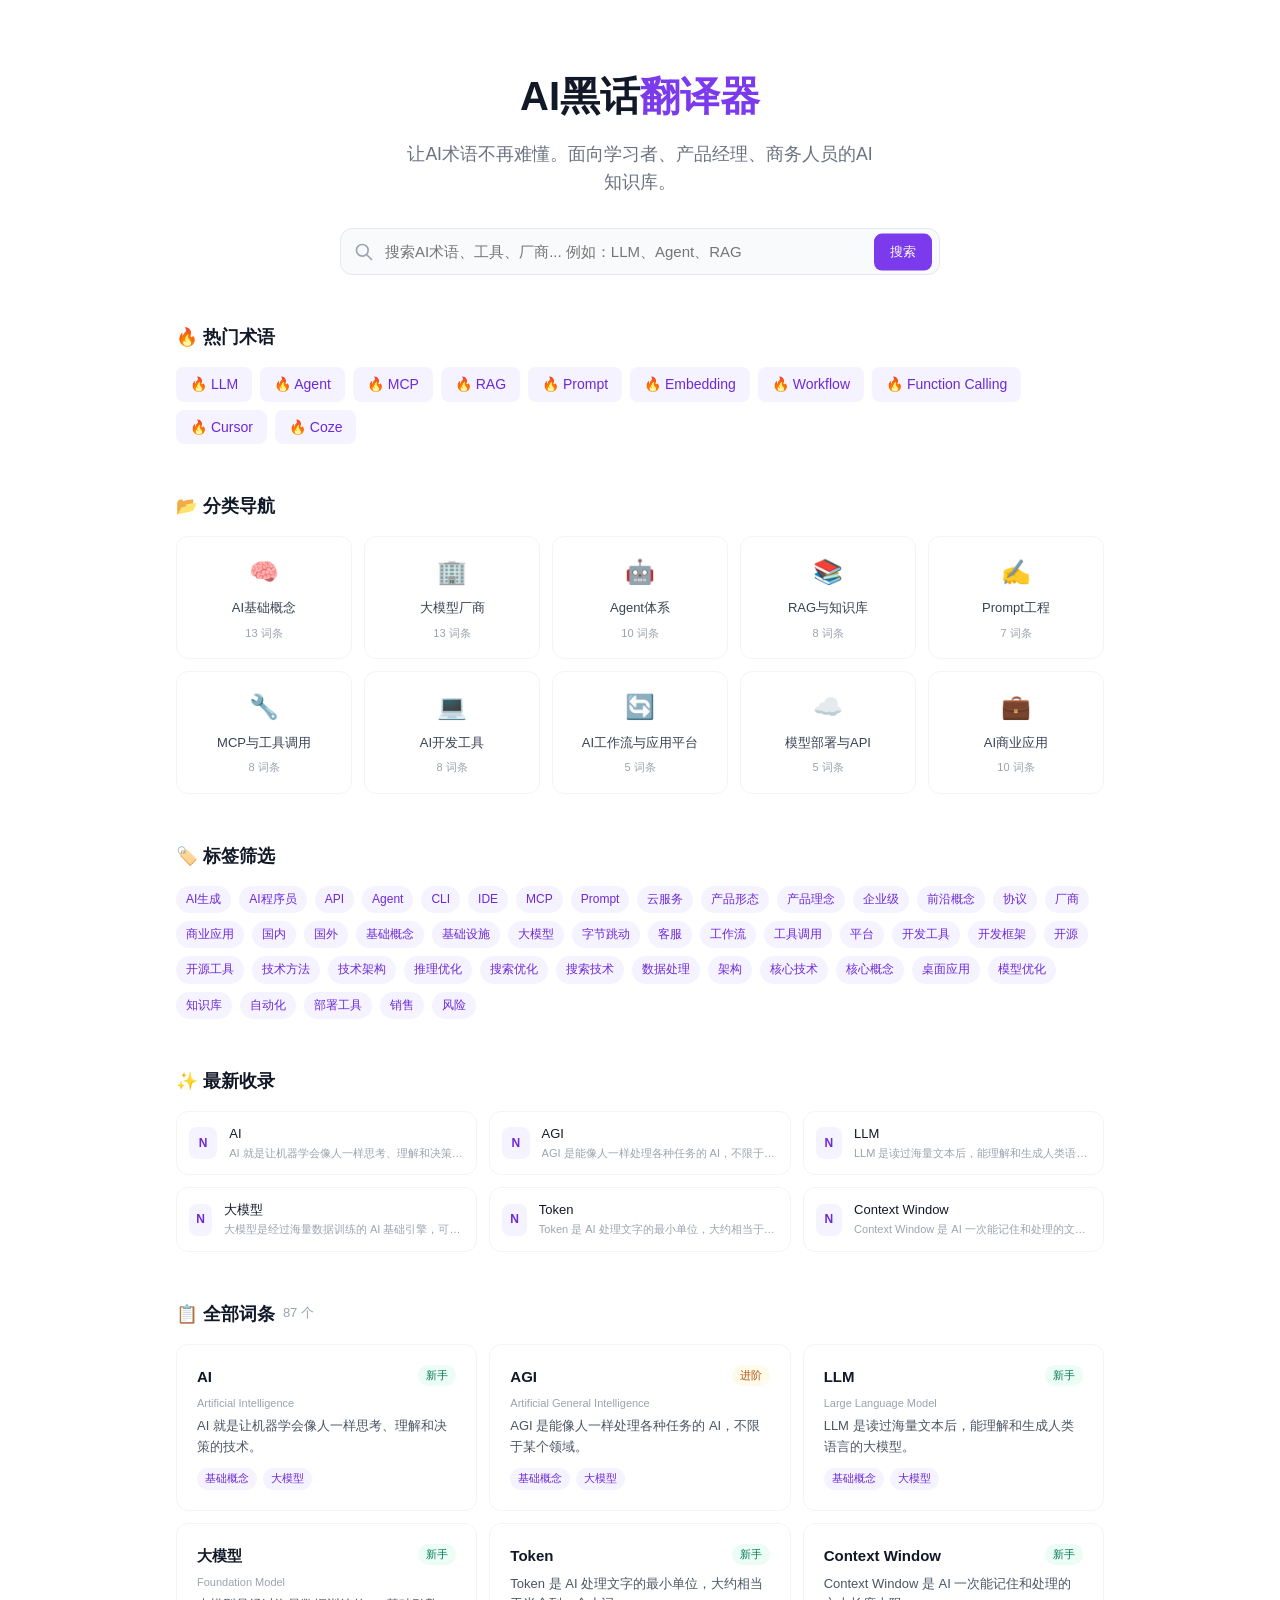
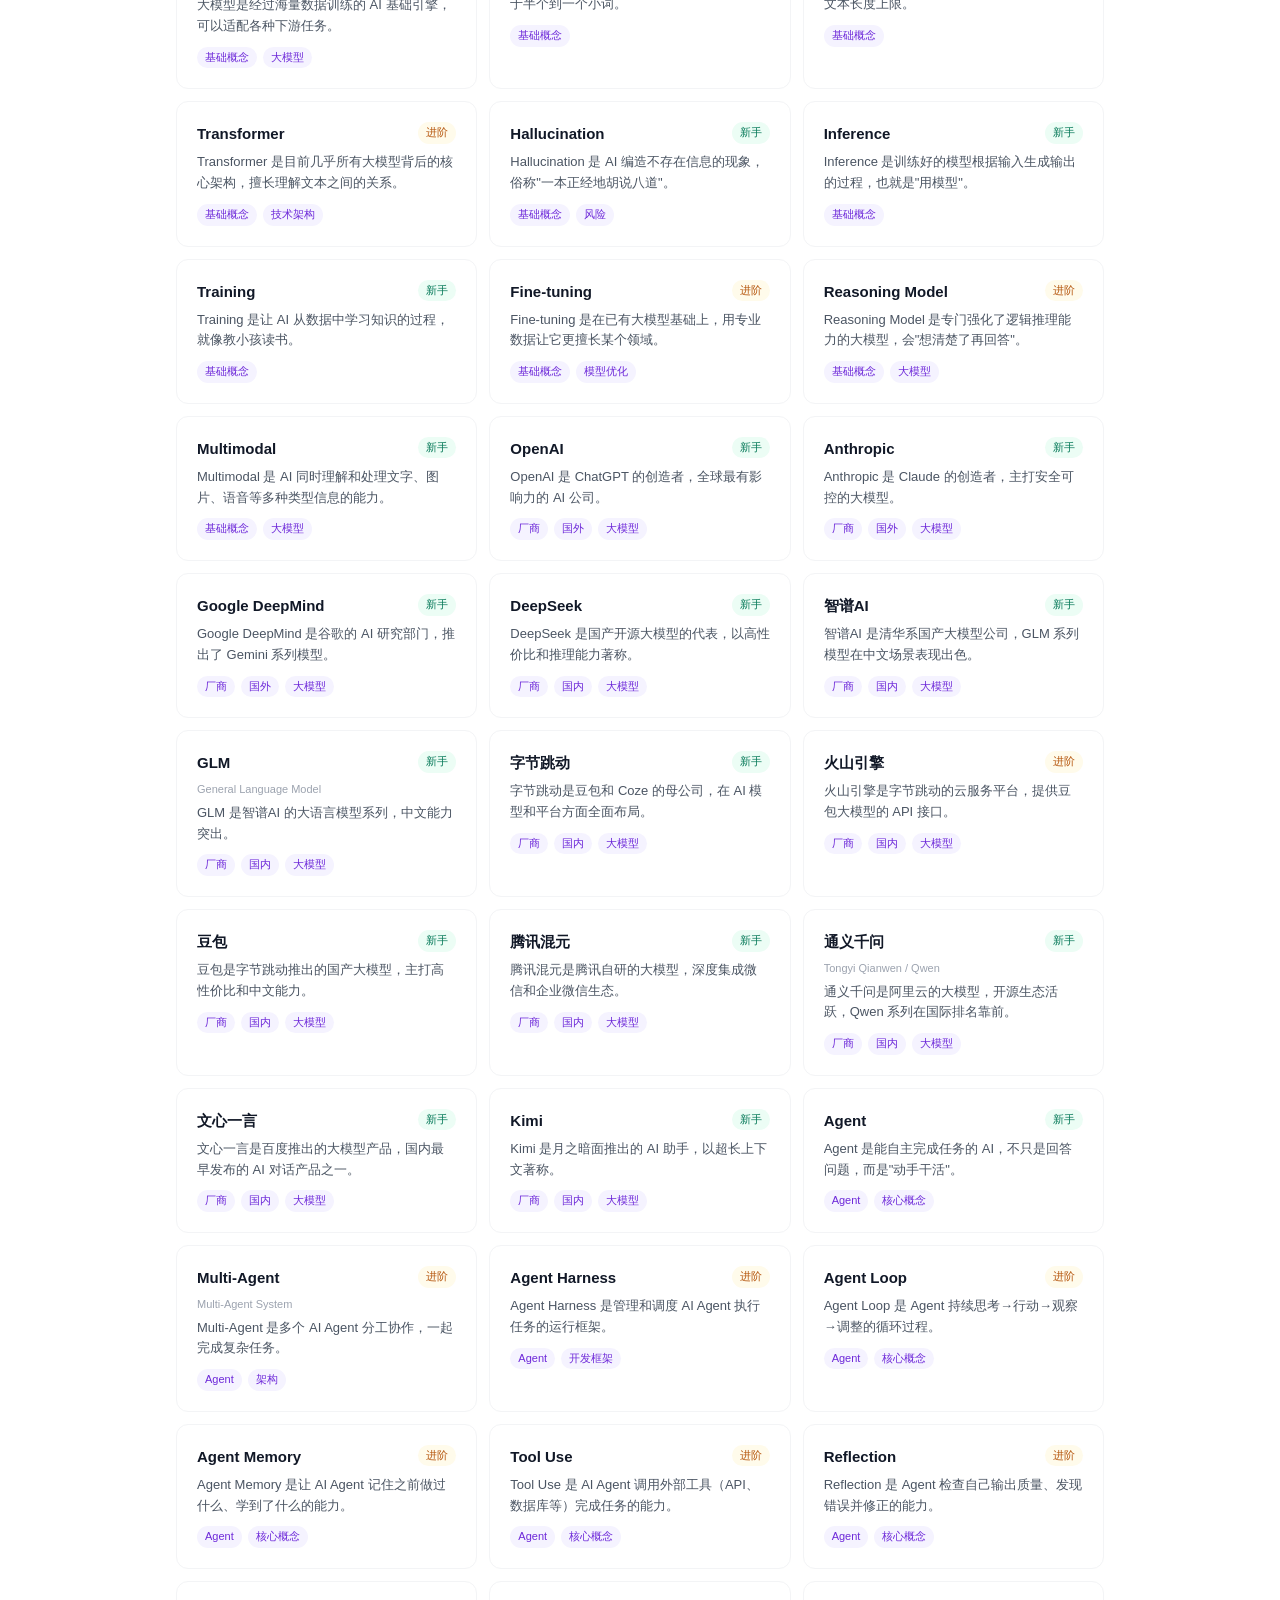
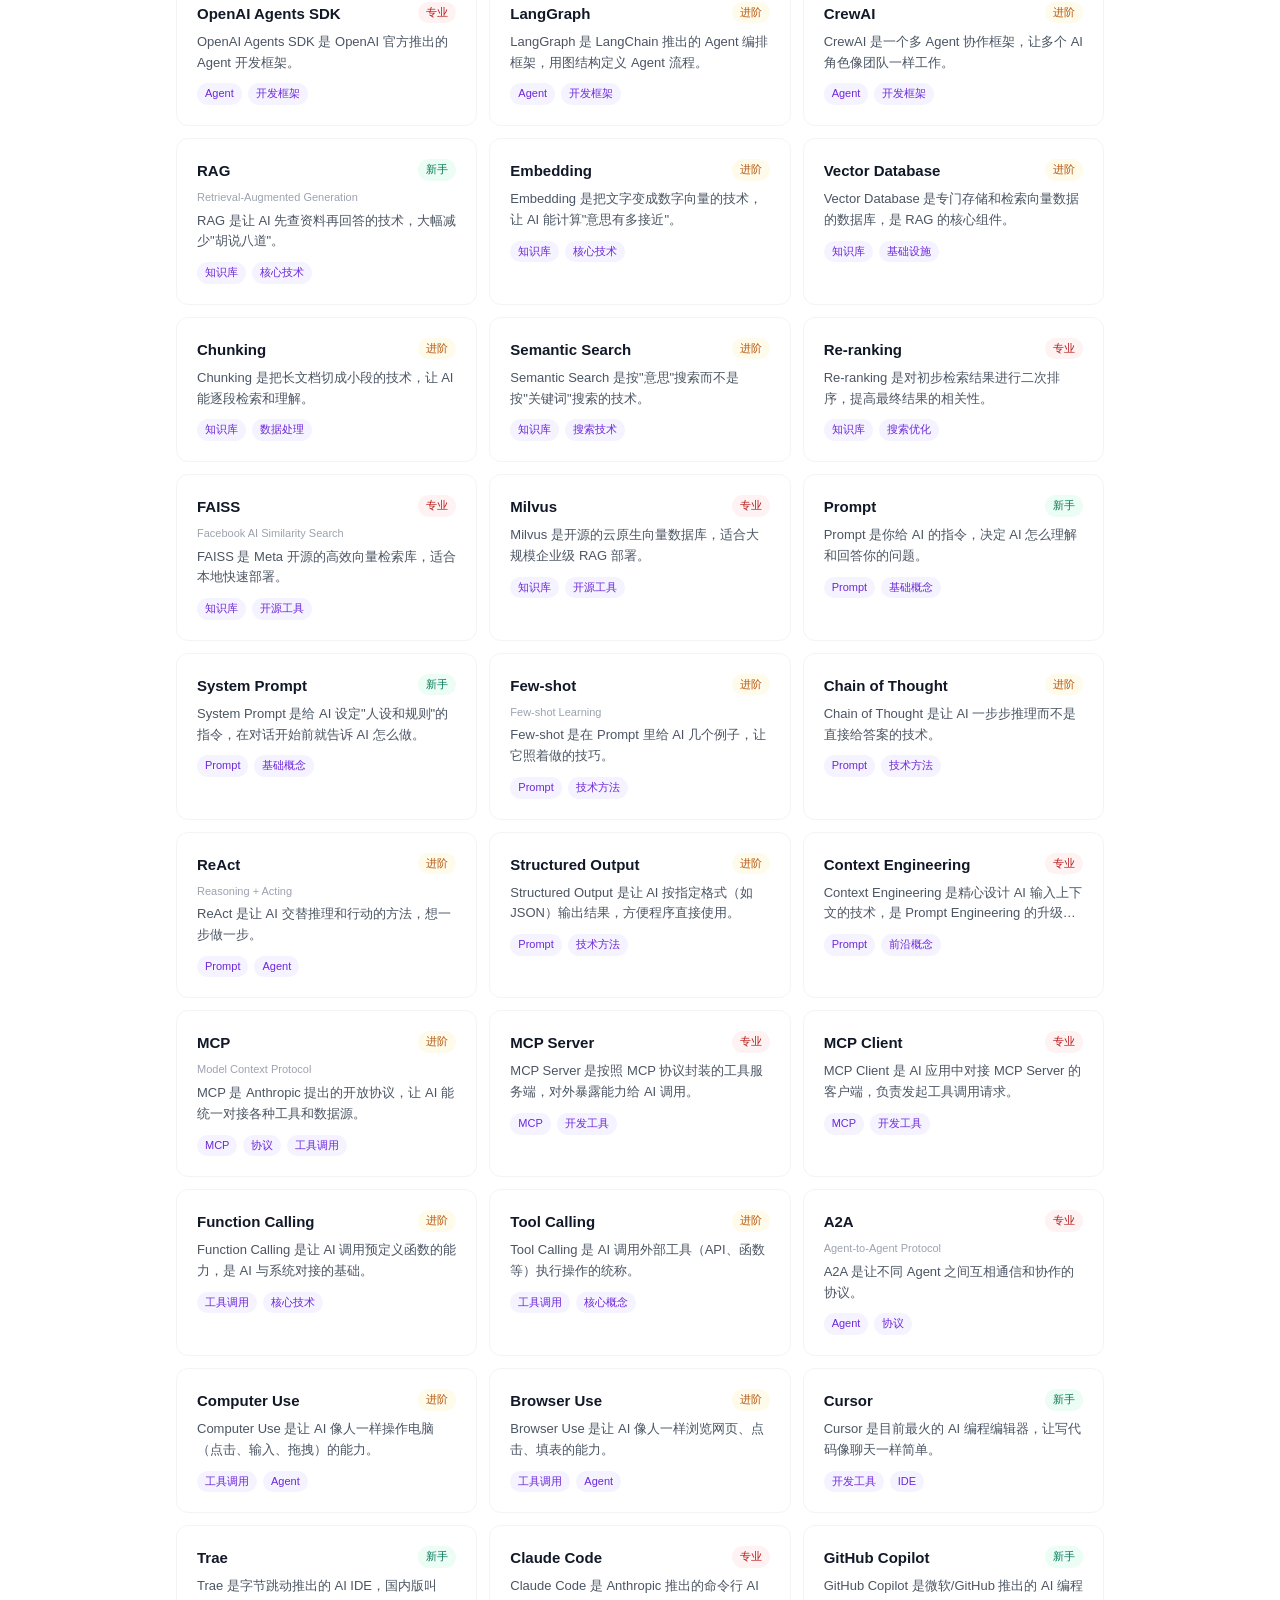
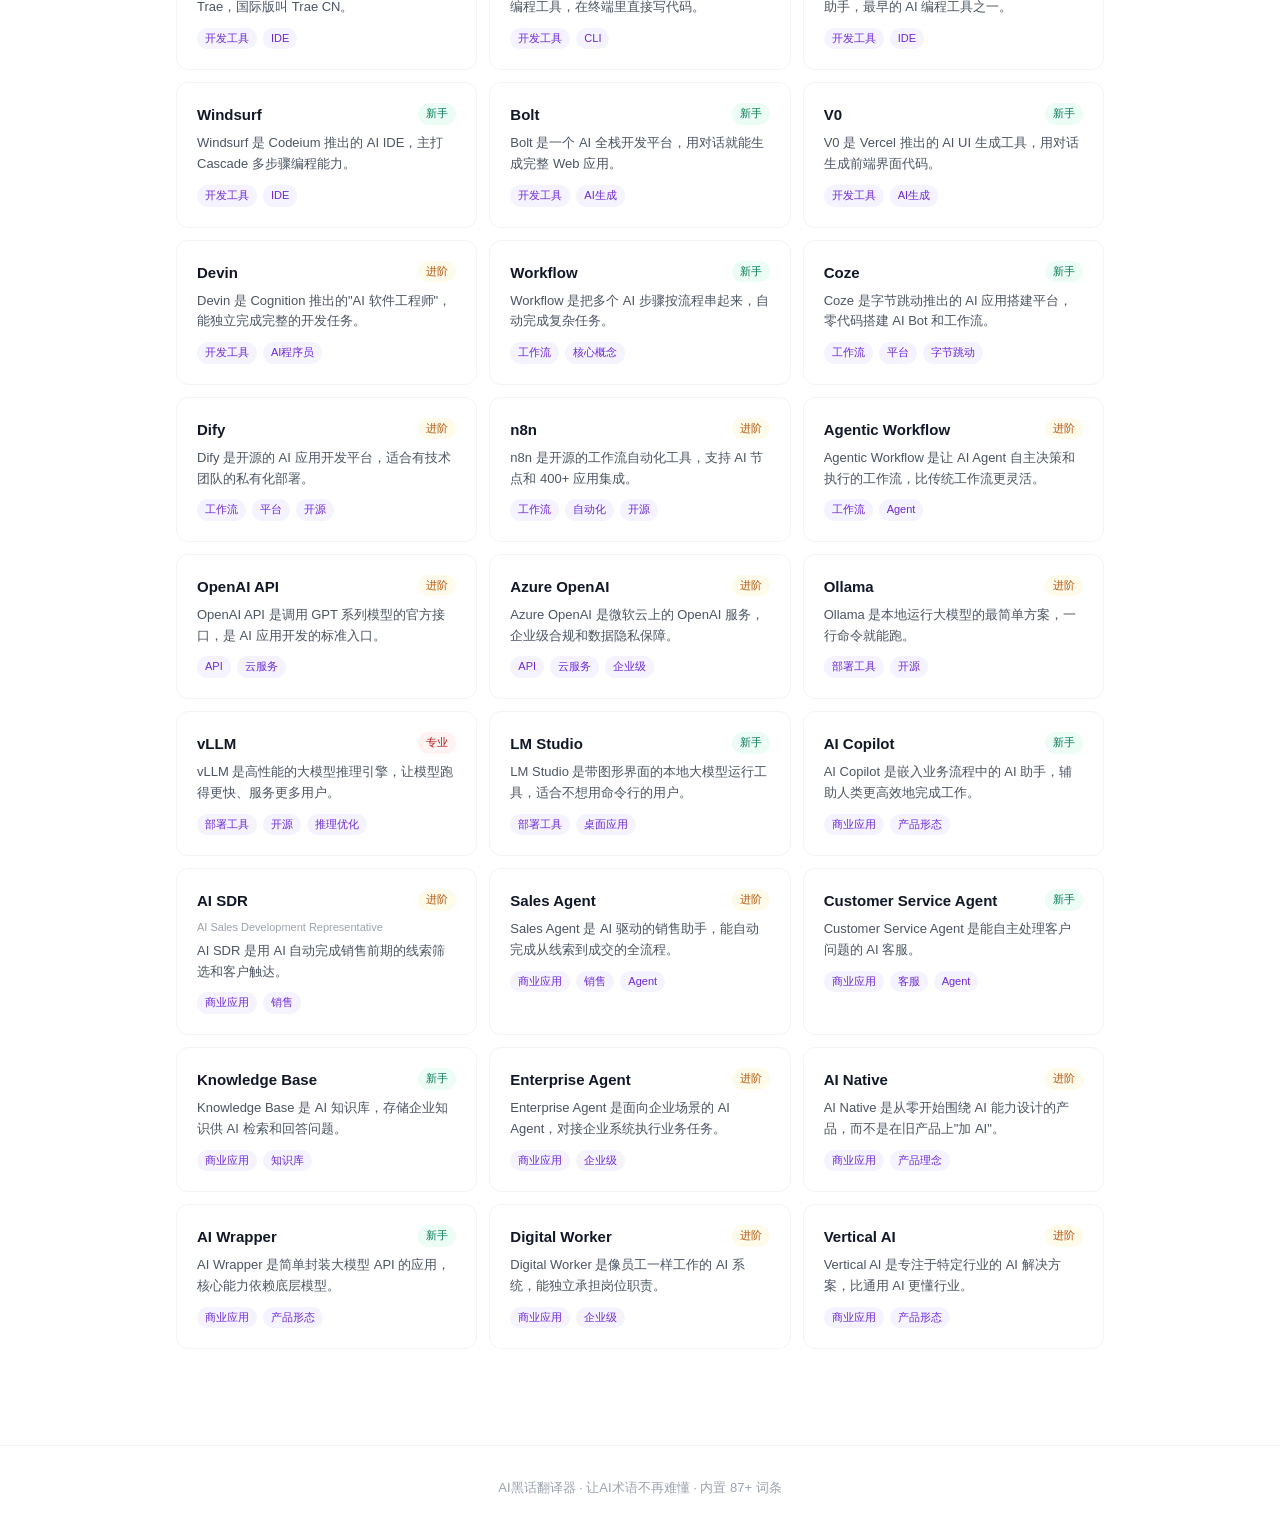
==== commit a8e0958f: "自动同步：AI黑话翻译器词条更新 2026-05-31" ====
--- a/ai-jargon-translator/index.html
+++ b/ai-jargon-translator/index.html
@@ -142,92 +142,93 @@
 ];
 
 const terms=[
-{id:'ai',name:'AI',aliases:['人工智能','Artificial Intelligence'],category:'AI基础概念',tags:['基础概念','大模型'],difficulty:'新手',en:'Artificial Intelligence',one:'AI 就是让机器学会像人一样思考、理解和决策的技术。',plain:'想象你有一个超级助手，它能看懂文字、听懂话、识别图片，还能帮你写文章、做分析。AI 就是让电脑变成这样的超级助手。',tech:'AI 是计算机科学的一个分支，致力于创建能够执行通常需要人类智能的任务的系统，包括学习、推理、感知和自然语言理解。',why:'AI 正在改变几乎所有行业的运作方式，从自动化到决策支持，它让机器从"工具"变成"合作伙伴"。',biz:'客户提到"数字化转型"或"智能化"，背后往往就是 AI 在驱动。',useCases:['智能客服自动回答用户问题','AI 辅助医生读片诊断','自动化数据分析和报告生成'],related:['AGI','大模型','LLM','Multimodal'],examples:['一家保险公司用 AI 自动审核理赔材料，审核效率提升 80%。']},
-{id:'agi',name:'AGI',aliases:['通用人工智能'],category:'AI基础概念',tags:['基础概念','大模型'],difficulty:'进阶',en:'Artificial General Intelligence',one:'AGI 是能像人一样处理各种任务的 AI，不限于某个领域。',plain:'现在的 AI 大多是"偏科生"——下棋的不会写诗，画画的不会算数。AGI 是"全科生"，什么都能学、什么都能干。',tech:'AGI 指具备跨领域通用智能的 AI 系统，能理解、学习和应用知识到任意任务中。',why:'AGI 是 AI 领域的终极目标，实现后将彻底改变人类与机器的关系。',biz:'客户问"AI 能不能自己思考？"——这就是在问 AGI。目前还没实现。',useCases:['自主完成跨领域复杂任务','像人一样学习新技能','独立进行科学研究和创新'],related:['AI','LLM','大模型','Reasoning Model'],examples:['OpenAI 的最终目标就是实现 AGI。']},
-{id:'llm',name:'LLM',aliases:['大语言模型','Large Language Model'],category:'AI基础概念',tags:['基础概念','大模型'],difficulty:'新手',en:'Large Language Model',one:'LLM 是读过海量文本后，能理解和生成人类语言的大模型。',plain:'就像一个读了整个互联网的"超级学霸"，你问什么它都能聊两句。ChatGPT 背后就是一个 LLM。',tech:'LLM 是基于 Transformer 架构、在海量文本数据上训练的大型神经网络模型，通过预测下一个 Token 来生成文本。',why:'LLM 是当前 AI 应用的核心引擎，几乎所有 AI 产品都基于 LLM 构建。',biz:'客户说的"大模型""ChatGPT 类产品"，底层就是 LLM。',useCases:['智能对话和问答','文档摘要和翻译','代码生成和辅助编程'],related:['大模型','Transformer','Token','Context Window'],examples:['GPT-4、Claude、GLM 都是典型的 LLM。']},
-{id:'foundation-model',name:'大模型',aliases:['基础模型','Foundation Model'],category:'AI基础概念',tags:['基础概念','大模型'],difficulty:'新手',en:'Foundation Model',one:'大模型是经过海量数据训练的 AI 基础引擎，可以适配各种下游任务。',plain:'大模型就像一个"全能型人才"——先上了综合大学（预训练），然后可以快速学会任何专业（微调）。',tech:'大模型指参数量巨大的深度学习模型，通过大规模预训练获得通用能力，再通过微调或 Prompt 适配下游任务。',why:'大模型范式让 AI 开发从"造轮子"变成"调参数"，大幅降低了 AI 应用的门槛。',biz:'客户说想"用大模型"，其实就是在说想用 LLM 做业务。',useCases:['企业知识库问答','智能客服','文档自动处理'],related:['LLM','Transformer','Fine-tuning'],examples:['一家银行用大模型自动审核贷款材料，效率提升 60%。']},
-{id:'token',name:'Token',aliases:['词元','标记'],category:'AI基础概念',tags:['基础概念'],difficulty:'新手',one:'Token 是 AI 处理文字的最小单位，大约相当于半个到一个小词。',plain:'AI 不是按"字"读文章的，而是把文章切成一个个 Token。Token 数量决定了 AI 能处理多少内容、花多少钱。',tech:'Token 是 LLM 处理文本的基本单元，通过分词器将原始文本映射为整数序列，直接影响计算成本和上下文容量。',why:'Token 是大模型计费和性能的关键指标。',biz:'客户问"用大模型贵不贵"，答案取决于 Token 用量。',useCases:['计算 API 调用成本','评估模型处理能力','优化输入减少 Token 消耗'],related:['LLM','Context Window','API'],examples:['GPT-4 输入约 $0.03/1K Token，输出约 $0.06/1K Token。']},
-{id:'context-window',name:'Context Window',aliases:['上下文窗口','上下文长度'],category:'AI基础概念',tags:['基础概念'],difficulty:'新手',en:'Context Window',one:'Context Window 是 AI 一次能记住和处理的文本长度上限。',plain:'就像人的短期记忆容量有限，AI 也有"记忆窗口"——一次对话中它能回看的最大文本量。',tech:'Context Window 指模型在一次推理中能处理的最大 Token 数量，由模型架构的位置编码机制决定。',why:'Context Window 大小直接影响模型能否处理长文档和多轮对话。',biz:'客户想"把 100 页合同丢给 AI 分析"，需要选 Context Window 足够大的模型。',useCases:['长文档分析','多轮复杂对话','大批量代码审查'],related:['Token','LLM','RAG'],examples:['Claude 3.5 支持 200K Token，约 15 万字。']},
-{id:'transformer',name:'Transformer',aliases:['注意力机制模型'],category:'AI基础概念',tags:['基础概念','技术架构'],difficulty:'进阶',one:'Transformer 是目前几乎所有大模型背后的核心架构，擅长理解文本之间的关系。',plain:'以前的 AI 读文章像逐字读，Transformer 像"扫描全文+画重点"——它能同时关注整段话，理解词与词之间的关系。',tech:'Transformer 是 2017 年提出的基于自注意力机制的神经网络架构，是 GPT、BERT 等模型的基础。',why:'Transformer 架构是大模型时代的基石。',biz:'要知道它是"大模型之所以强"的底层原因。',useCases:['自然语言理解和生成','机器翻译','文本摘要'],related:['LLM','大模型','Training'],examples:['GPT、BERT、GLM 都是 Transformer 架构。']},
-{id:'hallucination',name:'Hallucination',aliases:['幻觉','AI幻觉'],category:'AI基础概念',tags:['基础概念','风险'],difficulty:'新手',one:'Hallucination 是 AI 编造不存在信息的现象，俗称"一本正经地胡说八道"。',plain:'AI 有时候会"自信地胡说"——给出听起来很靠谱但完全是编造的答案。需要用 RAG 等技术来约束。',tech:'Hallucination 指模型生成看似合理但实际上与事实不符的内容，是 LLM 的固有缺陷。',why:'幻觉是 LLM 在企业级应用中最大的风险。',biz:'客户担心"AI 会不会乱说"，需要解释 RAG 等方案如何降低幻觉风险。',useCases:['医疗诊断中的错误信息','法律咨询中的编造法条','金融报告中的虚假数据'],related:['RAG','LLM','Fine-tuning'],examples:['AI 自信地说"爱因斯坦 1958 年获得诺贝尔奖"（实际是 1921 年），这就是幻觉。']},
-{id:'inference',name:'Inference',aliases:['推理','模型推理'],category:'AI基础概念',tags:['基础概念'],difficulty:'新手',en:'Inference',one:'Inference 是训练好的模型根据输入生成输出的过程，也就是"用模型"。',plain:'训练模型像"上学读书"，推理就是"毕业上班"。你给 AI 一个问题，它给出答案——这个过程就是推理。',tech:'Inference 是将训练好的模型用于新数据生成预测的过程，与 Training 相对。',why:'推理速度和成本直接决定用户体验和运营成本。',biz:'客户问"跑大模型要什么硬件"，问的就是推理阶段的资源需求。',useCases:['在线聊天机器人实时回复','批量文档处理','API 服务调用'],related:['Training','LLM','vLLM','API'],examples:['用户在 ChatGPT 输入问题，GPT-4 生成回答，这就是一次推理。']},
-{id:'training',name:'Training',aliases:['训练','模型训练'],category:'AI基础概念',tags:['基础概念'],difficulty:'新手',one:'Training 是让 AI 从数据中学习知识的过程，就像教小孩读书。',plain:'AI 的"学习"就是看大量数据找规律。训练过程需要消耗大量算力和时间。',tech:'Training 是通过反向传播算法在大规模数据集上优化模型参数的过程。',why:'训练决定了模型的基础能力。',biz:'一般企业不需要自己训练模型，但需要理解训练和微调的区别。',useCases:['预训练基础大模型','微调行业专用模型','持续训练更新模型'],related:['Fine-tuning','Inference','大模型'],examples:['GPT-4 的训练使用了超过 1 万亿 Token 的数据和数万块 A100 GPU。']},
-{id:'fine-tuning',name:'Fine-tuning',aliases:['微调','模型微调'],category:'AI基础概念',tags:['基础概念','模型优化'],difficulty:'进阶',en:'Fine-tuning',one:'Fine-tuning 是在已有大模型基础上，用专业数据让它更擅长某个领域。',plain:'大模型像"通才"，微调就是让它变成"专才"。比如给通用模型喂法律文书，它就成了法律专家。',tech:'Fine-tuning 是在预训练模型的基础上，使用领域特定的小规模数据进行继续训练。',why:'微调是企业将通用大模型变为行业专家的核心手段。',biz:'客户说"想让 AI 懂我们行业"，通常需要评估是微调还是 RAG。',useCases:['医疗领域专用模型','法律文书生成模型','金融风控模型'],related:['Training','LLM','大模型'],examples:['一家律所用 5 万份合同微调大模型，合同审查准确率从 70% 提升到 95%。']},
-{id:'reasoning-model',name:'Reasoning Model',aliases:['推理模型','思考模型'],category:'AI基础概念',tags:['基础概念','大模型'],difficulty:'进阶',en:'Reasoning Model',one:'Reasoning Model 是专门强化了逻辑推理能力的大模型，会"想清楚了再回答"。',plain:'普通 AI 像是"脱口而出"，推理模型像"先打草稿再回答"。OpenAI o1、DeepSeek-R1 就是推理模型。',tech:'Reasoning Model 通过 Chain-of-Thought、强化学习等技术增强了逻辑推理能力，用更多计算换取更高质量的输出。',why:'推理模型让 AI 在数学、编程、逻辑分析等任务上表现大幅提升。',biz:'客户需要 AI 做复杂分析时，推理模型比普通模型更可靠。',useCases:['复杂数学问题求解','多步骤逻辑推理','代码审查和 Bug 分析'],related:['LLM','Chain of Thought','大模型'],examples:['OpenAI o1 在数学竞赛题上的表现远超 GPT-4o。']},
-{id:'multimodal',name:'Multimodal',aliases:['多模态','多模态大模型'],category:'AI基础概念',tags:['基础概念','大模型'],difficulty:'新手',en:'Multimodal',one:'Multimodal 是 AI 同时理解和处理文字、图片、语音等多种类型信息的能力。',plain:'以前的 AI 只会读文字，多模态 AI 能看图、听声音、看视频——就像人一样。',tech:'Multimodal 指模型能同时处理和生成多种模态的数据，通过统一的表示学习实现跨模态理解。',why:'多模态是 AI 走向通用智能的关键一步。',biz:'客户说"想让 AI 看图说话"或"理解视频内容"，就需要多模态模型。',useCases:['图文混合内容理解','视频内容分析','语音+文字交互'],related:['LLM','AI','大模型'],examples:['GPT-4o 可以同时理解图片和文字。']},
-{id:'openai',name:'OpenAI',aliases:[],category:'大模型厂商',tags:['厂商','国外','大模型'],difficulty:'新手',one:'OpenAI 是 ChatGPT 的创造者，全球最有影响力的 AI 公司。',plain:'OpenAI 就是做出了 ChatGPT 的公司，它的 GPT 系列模型是行业标杆。',tech:'OpenAI 发布了 GPT-4、GPT-4o、o1 等领先模型，提供 OpenAI API 服务。',why:'OpenAI 定义了大模型行业的能力标准和产品形态。',biz:'做 AI 方案时，OpenAI 通常是首选参考。',useCases:['ChatGPT 对话和写作','GPT-4 API 接入企业系统','DALL-E 图像生成'],related:['LLM','API','大模型','Anthropic'],examples:['一家跨境电商用 GPT-4 API 自动生成多语言产品描述。']},
-{id:'anthropic',name:'Anthropic',aliases:[],category:'大模型厂商',tags:['厂商','国外','大模型'],difficulty:'新手',one:'Anthropic 是 Claude 的创造者，主打安全可控的大模型。',plain:'Anthropic 是 OpenAI 前员工创办的公司，Claude 系列模型以"安全""长上下文"著称。',tech:'Anthropic 发布了 Claude 系列模型，以 Constitutional AI 方法论著称。',why:'Claude 在编程、长文档分析等场景表现突出。',biz:'客户需要长文档处理或注重 AI 安全时，Claude 是很好的备选。',useCases:['长文档分析','代码生成','安全敏感场景'],related:['OpenAI','LLM','API','MCP'],examples:['一家律所用 Claude 3.5 分析 200 页法律合同。']},
-{id:'google-deepmind',name:'Google DeepMind',aliases:['DeepMind'],category:'大模型厂商',tags:['厂商','国外','大模型'],difficulty:'新手',one:'Google DeepMind 是谷歌的 AI 研究部门，推出了 Gemini 系列模型。',plain:'做 AlphaGo 的那个团队，后来推出了 Gemini 模型，在多模态方面很强。',tech:'Google DeepMind 发布了 Gemini 系列模型，具备原生多模态能力。',why:'Gemini 在多模态和长上下文方面有独特优势。',biz:'已在用谷歌云的客户，Gemini 是自然的选择。',useCases:['多模态内容理解','科学研究辅助','谷歌生态集成'],related:['OpenAI','Vertex AI','LLM'],examples:['谷歌用 Gemini 驱动全线产品的 AI 功能。']},
-{id:'deepseek',name:'DeepSeek',aliases:['深度求索','DS'],category:'大模型厂商',tags:['厂商','国内','大模型'],difficulty:'新手',one:'DeepSeek 是国产开源大模型的代表，以高性价比和推理能力著称。',plain:'DeepSeek 是国产大模型的黑马，开源免费，性能接近 GPT-4，成本低很多。',tech:'DeepSeek 发布了 DeepSeek-V3、DeepSeek-R1 等模型，采用 MoE 架构，完全开源。',why:'DeepSeek 证明了低成本也能做出高性能模型。',biz:'预算有限的客户，DeepSeek 是性价比最高的选择。',useCases:['私有化部署企业 AI','推理密集型任务','开源模型二次开发'],related:['LLM','大模型','Reasoning Model','Ollama'],examples:['一家创业公司用 DeepSeek-V3 替代 GPT-4，成本降低 90%。']},
-{id:'zhipu-ai',name:'智谱AI',aliases:['智谱','Zhipu'],category:'大模型厂商',tags:['厂商','国内','大模型'],difficulty:'新手',one:'智谱AI 是清华系国产大模型公司，GLM 系列模型在中文场景表现出色。',plain:'国内最早做大模型的公司之一，技术来自清华，GLM 系列中文能力很强。',tech:'智谱AI 发布了 GLM-4、GLM-4V 等模型，基于自研的 GLM 架构。',why:'智谱是国内大模型第一梯队厂商。',biz:'国内客户需要中文能力强、可私有化部署的方案时，智谱 GLM 是重要选项。',useCases:['中文内容生成','企业知识库','多模态应用'],related:['GLM','LLM','大模型'],examples:['一家媒体公司用 GLM-4 自动生成新闻摘要。']},
-{id:'glm',name:'GLM',aliases:['ChatGLM'],category:'大模型厂商',tags:['厂商','国内','大模型'],difficulty:'新手',en:'General Language Model',one:'GLM 是智谱AI 的大语言模型系列，中文能力突出。',plain:'GLM 是智谱AI 开发的国产大模型，开源版本可以免费下载使用。',tech:'GLM 基于自回归填空的预训练架构，GLM-4 支持 128K 上下文和多模态。',why:'GLM 是国产开源大模型的代表。',biz:'客户需要"国产替代"或"数据不出境"时，GLM 是首选方案之一。',useCases:['私有化部署','中文对话系统','企业 AI 助手'],related:['智谱AI','LLM','Fine-tuning'],examples:['一家国企用 GLM-4 私有化部署内部知识库问答系统。']},
-{id:'bytedance-ai',name:'字节跳动',aliases:['ByteDance AI'],category:'大模型厂商',tags:['厂商','国内','大模型'],difficulty:'新手',one:'字节跳动是豆包和 Coze 的母公司，AI 生态最完整的国内公司之一。',plain:'字节不只是做抖音的，还做大模型（豆包/Seed）、AI 平台（Coze）、AI 编程工具（Trae）。',tech:'字节跳动通过火山引擎提供大模型 API，发布豆包和 Seed 系列模型。',why:'字节系 AI 产品覆盖了模型、平台、工具全链路。',biz:'客户如果已用字节系产品，接入豆包/Coze 是最自然的选择。',useCases:['企业 AI 应用搭建','大模型 API 调用','AI 编程辅助'],related:['豆包','Coze','Trae','火山引擎'],examples:['一家公司用 Coze+豆包搭建了内部智能客服，零代码完成。']},
-{id:'volcengine',name:'火山引擎',aliases:['Volcengine'],category:'大模型厂商',tags:['厂商','国内','大模型','云服务'],difficulty:'进阶',one:'火山引擎是字节跳动的云服务平台，提供豆包大模型的 API 接口。',plain:'火山引擎就像字节的"阿里云"，想用豆包模型就走火山引擎的 API。',tech:'火山引擎是字节跳动旗下的企业级技术服务平台，提供大模型 API、向量数据库等服务。',why:'火山引擎是国内企业使用豆包大模型的官方通道。',biz:'客户想用豆包模型做方案，就需要对接火山引擎。',useCases:['豆包大模型 API 调用','企业 AI 平台搭建','向量数据库服务'],related:['豆包','字节跳动','API'],examples:['一家互联网公司通过火山引擎接入豆包模型。']},
-{id:'doubao',name:'豆包',aliases:['Doubao'],category:'大模型厂商',tags:['厂商','国内','大模型'],difficulty:'新手',one:'豆包是字节跳动推出的国产大模型，主打高性价比和中文能力。',plain:'字节跳动的大模型品牌，有手机 App 也有 API。模型便宜好用，中文能力很强。',tech:'豆包系列模型包括 Pro、Lite 等版本，通过火山引擎提供 API 服务。',why:'豆包以极致性价比打开了国产大模型市场。',biz:'预算敏感的客户，豆包是性价比最高的国产大模型选择之一。',useCases:['企业智能客服','内容生成','知识库问答'],related:['字节跳动','火山引擎','Coze','LLM'],examples:['一家教育公司用豆包模型做 AI 答疑，成本仅为 GPT-4 的十分之一。']},
-{id:'tencent-hunyuan',name:'腾讯混元',aliases:['混元','Hunyuan'],category:'大模型厂商',tags:['厂商','国内','大模型'],difficulty:'新手',one:'腾讯混元是腾讯自研的大模型，深度集成微信和企业微信生态。',plain:'腾讯混元最大的优势是和微信、企业微信、腾讯云深度打通。',tech:'腾讯混元系列模型支持多模态，通过腾讯云提供 API 服务。',why:'对于在微信生态做 AI 应用的场景，腾讯混元有天然优势。',biz:'客户如果在企业微信上做 AI 客服，腾讯混元是最佳选择。',useCases:['企业微信智能客服','微信生态 AI 应用','腾讯云 AI 服务'],related:['腾讯','LLM','API'],examples:['一家零售企业用腾讯混元+企业微信搭建 AI 客服。']},
-{id:'tongyi-qianwen',name:'通义千问',aliases:['千问','Qwen'],category:'大模型厂商',tags:['厂商','国内','大模型'],difficulty:'新手',en:'Tongyi Qianwen / Qwen',one:'通义千问是阿里云的大模型，开源生态活跃，Qwen 系列国际排名靠前。',plain:'阿里云的大模型品牌，Qwen 开源版本在全球开源模型中排名很高。',tech:'通义千问包括 Qwen2.5 等开源模型和闭源 API，支持 128K 上下文和多模态。',why:'Qwen 开源生态为国内开发者提供了高质量的自部署选择。',biz:'客户需要开源模型做私有化部署时，Qwen 系列是最优选择之一。',useCases:['私有化部署','开源模型二次开发','阿里云生态集成'],related:['阿里云','LLM','Ollama','Fine-tuning'],examples:['一家金融公司用 Qwen2.5-72B 私有化部署。']},
-{id:'wenxin',name:'文心一言',aliases:['文心','ERNIE Bot'],category:'大模型厂商',tags:['厂商','国内','大模型'],difficulty:'新手',one:'文心一言是百度推出的大模型产品，国内最早发布的 AI 对话产品之一。',plain:'百度的大模型，国内最早发布。百度搜索、百度文库等都已接入。',tech:'文心一言基于百度 ERNIE 系列模型，通过百度智能云提供 API 服务。',why:'百度是国内最早投入大模型的公司之一。',biz:'与百度生态关联紧密的客户，文心一言是自然的 AI 方案选择。',useCases:['百度生态 AI 应用','搜索增强','知识问答'],related:['百度','LLM','API'],examples:['百度文库用文心大模型实现一键生成 PPT。']},
-{id:'kimi',name:'Kimi',aliases:['月之暗面','Moonshot'],category:'大模型厂商',tags:['厂商','国内','大模型'],difficulty:'新手',one:'Kimi 是月之暗面推出的 AI 助手，以超长上下文著称。',plain:'国内最早支持超长上下文的 AI 产品，能把一整本书丢进去让它分析。',tech:'Kimi 由月之暗面开发，支持 200 万 Token 超长上下文。',why:'Kimi 证明了长上下文是 AI 产品的差异化卖点。',biz:'客户需要处理长文档、长报告时，Kimi 是值得推荐的选择。',useCases:['长文档分析','论文阅读辅助','报告自动摘要'],related:['LLM','Context Window','大模型'],examples:['一位律师用 Kimi 一次分析 300 页诉讼材料。']},
-{id:'agent',name:'Agent',aliases:['AI Agent','智能体'],category:'Agent体系',tags:['Agent','核心概念'],difficulty:'新手',one:'Agent 是能自主完成任务的 AI，不只是回答问题，而是"动手干活"。',plain:'ChatGPT 是"你问它答"，Agent 是"你说目标，它自己想办法完成"。像从客服变成了私人助理。',tech:'Agent 是基于 LLM 的自主系统，具备感知环境、制定计划、调用工具和反思调整的能力。',why:'Agent 是大模型从"对话工具"升级为"执行系统"的关键形态。',biz:'客户说"想让 AI 自动做事"——这就是 Agent。',useCases:['自动处理客户工单','自动生成并提交报告','自动监控数据异常并告警'],related:['Agent Harness','Agent Loop','Tool Use','MCP','Multi-Agent'],examples:['一个销售 Agent 自动查阅客户资料、分析需求、生成拜访提纲。']},
-{id:'multi-agent',name:'Multi-Agent',aliases:['多智能体','多Agent协作'],category:'Agent体系',tags:['Agent','架构'],difficulty:'进阶',en:'Multi-Agent System',one:'Multi-Agent 是多个 AI Agent 分工协作，一起完成复杂任务。',plain:'一个人干不了的活，一组人来干。Multi-Agent 就是让多个 AI"员工"各司其职。',tech:'Multi-Agent 系统由多个 Agent 实例组成，通过消息传递或编排流程协作。',why:'复杂业务场景需要多个角色协作。',biz:'客户说"想让 AI 同时处理多个环节"，Multi-Agent 就是对的架构。',useCases:['多角色内容生产流水线','多步骤审批自动化','跨系统数据协调'],related:['Agent','Agent Harness','CrewAI','AutoGen'],examples:['研究 Agent 调研市场，写作 Agent 写报告，审核 Agent 检查质量。']},
-{id:'agent-harness',name:'Agent Harness',aliases:['Harness','Agent运行框架'],category:'Agent体系',tags:['Agent','开发框架'],difficulty:'进阶',en:'Agent Harness',one:'Agent Harness 是管理和调度 AI Agent 执行任务的运行框架。',plain:'如果把 Agent 看成一个员工，Harness 就像它的工作台和项目经理。',tech:'Agent Harness 负责管理 Agent 的任务执行、工具调用、上下文传递和状态记录。',why:'它让 Agent 不只是聊天，而是可以稳定地执行复杂任务。',biz:'当客户想让 AI 自动完成复杂流程时，背后可能需要 Agent Harness。',useCases:['自动生成销售方案','自动分析企业资料','自动调用多个工具完成任务'],related:['Agent','Workflow','Tool Calling','MCP'],examples:['一个销售 Agent 自动查询客户资料、分析需求、生成拜访提纲。']},
-{id:'agent-loop',name:'Agent Loop',aliases:['Agent循环','智能体循环'],category:'Agent体系',tags:['Agent','核心概念'],difficulty:'进阶',en:'Agent Loop',one:'Agent Loop 是 Agent 持续思考→行动→观察→调整的循环过程。',plain:'Agent 不是"问一次答一次"，而是反复琢磨：想想怎么做→做一步→看看结果→再调整→直到完成。',tech:'Agent Loop 包含 Thought→Action→Observation 三个阶段，循环往复直到任务完成。',why:'Agent Loop 是 Agent 区别于普通聊天机器人的核心机制。',biz:'解释"AI 为什么能自动完成任务"时，Agent Loop 是最直观的解释模型。',useCases:['自动排查系统故障','多步骤数据分析','自动优化营销策略'],related:['Agent','ReAct','Reflection','Tool Use'],examples:['运维 Agent：发现异常→查日志→定位问题→重启服务→确认恢复。']},
-{id:'agent-memory',name:'Agent Memory',aliases:['Agent记忆','智能体记忆'],category:'Agent体系',tags:['Agent','核心概念'],difficulty:'进阶',en:'Agent Memory',one:'Agent Memory 是让 AI Agent 记住之前做过什么、学到了什么的能力。',plain:'没有记忆的 Agent 就像失忆症患者。Agent Memory 让它能记住用户偏好、历史对话，越用越聪明。',tech:'Agent Memory 分为短期记忆（上下文窗口内）和长期记忆（外部存储）。',why:'记忆是 Agent 做复杂任务和长期服务的基础。',biz:'客户想要"AI 越用越懂我"的体验，就需要给 Agent 加上记忆。',useCases:['长期客户服务中的上下文保持','个性化推荐','任务进度的跨会话追踪'],related:['Agent','RAG','Vector Database'],examples:['一个销售 Agent 记住了每个客户的沟通历史和偏好。']},
-{id:'tool-use',name:'Tool Use',aliases:['工具使用','工具调用'],category:'Agent体系',tags:['Agent','核心概念'],difficulty:'进阶',en:'Tool Use',one:'Tool Use 是 AI Agent 调用外部工具（API、数据库等）完成任务的能力。',plain:'Agent 光会"说"不够，还得会"做"。Tool Use 让 AI 能调用搜索、发邮件、查数据库等。',tech:'Tool Use 指 LLM 根据意图选择并调用预定义工具，通过 Function Calling 或 MCP 实现。',why:'Tool Use 是 Agent 从"对话"升级为"执行"的关键能力。',biz:'客户说"想让 AI 对接我们的系统"，背后就是 Tool Use。',useCases:['查询企业数据库','发送通知邮件','调用第三方 API 获取实时数据'],related:['Agent','Function Calling','MCP','API'],examples:['一个财务 Agent 自动调用 ERP 系统 API 拉取报表数据。']},
-{id:'reflection',name:'Reflection',aliases:['反思','自我反思'],category:'Agent体系',tags:['Agent','核心概念'],difficulty:'进阶',en:'Reflection',one:'Reflection 是 Agent 检查自己输出质量、发现错误并修正的能力。',plain:'人做完事会回头检查，Agent 也一样。Reflection 让 AI "三思而后行"。',tech:'Reflection 是 Agent 对自身输出进行评估和修正的机制。',why:'Reflection 是提高 Agent 可靠性的重要手段。',biz:'客户担心"AI 犯错怎么办"，Reflection 是一种自我纠错机制。',useCases:['代码生成后自动审查','方案输出的质量检查','数据分析结果的自检'],related:['Agent','Self-Correction','Agent Loop'],examples:['写作 Agent 生成报告后自动检查逻辑漏洞，发现问题就修正。']},
-{id:'langgraph',name:'LangGraph',aliases:[],category:'Agent体系',tags:['Agent','开发框架'],difficulty:'进阶',one:'LangGraph 是 LangChain 推出的 Agent 编排框架，用图结构定义 Agent 流程。',plain:'LangGraph 让你像画流程图一样设计 Agent 的工作流，支持循环、分支和并行。',tech:'LangGraph 基于 LangChain 构建，使用有向图定义 Agent 工作流，支持状态管理和条件路由。',why:'复杂 Agent 流程需要清晰的编排和控制。',biz:'客户需要构建复杂的 AI 工作流时，LangGraph 是主流选择。',useCases:['多步骤审批流程自动化','带人工审核的 Agent 工作流','条件分支的业务流程'],related:['Agent','Workflow','Multi-Agent','CrewAI'],examples:['一个银行用 LangGraph 构建了贷款审批 Agent。']},
-{id:'crewai',name:'CrewAI',aliases:[],category:'Agent体系',tags:['Agent','开发框架'],difficulty:'进阶',one:'CrewAI 是一个多 Agent 协作框架，让多个 AI 角色像团队一样工作。',plain:'CrewAI 让你定义一个"AI 团队"：研究员、写作员、审核员各司其职。',tech:'CrewAI 提供 Role-based Agent 定义、Task 分配和 Process 编排。',why:'CrewAI 降低了 Multi-Agent 系统的开发门槛。',biz:'客户需要"一组 AI 协作完成复杂任务"时，CrewAI 是最直观的方案。',useCases:['内容生产流水线','市场调研自动化','多角色协作的业务流程'],related:['Multi-Agent','Agent','LangGraph'],examples:['研究员 AI 调研竞品，写手 AI 写报告，审核 AI 检查质量。']},
-{id:'rag',name:'RAG',aliases:['检索增强生成','Retrieval Augmented Generation'],category:'RAG与知识库',tags:['知识库','核心技术'],difficulty:'新手',en:'Retrieval-Augmented Generation',one:'RAG 是让 AI 先查资料再回答的技术，大幅减少"胡说八道"。',plain:'AI 回答之前，先从知识库里检索相关内容，然后基于真实内容回答。像开卷考试。',tech:'RAG 将信息检索与文本生成结合，先检索相关文档片段，再输入 LLM 生成回答。',why:'RAG 是企业级 AI 应用最成熟的技术方案。',biz:'客户说"想让 AI 回答基于我们自己的数据"——RAG 是标配方案。',useCases:['企业知识库问答','智能客服基于产品文档回答','法律/合规文档查询'],related:['Embedding','Vector Database','Chunking','Semantic Search'],examples:['一家保险公司用 RAG 让 AI 基于保险条款回答客户问题，准确率提升到 95%。']},
-{id:'embedding',name:'Embedding',aliases:['向量化','词嵌入'],category:'RAG与知识库',tags:['知识库','核心技术'],difficulty:'进阶',en:'Embedding',one:'Embedding 是把文字变成数字向量的技术，让 AI 能计算"意思有多接近"。',plain:'AI 看不懂文字但看得懂数字。Embedding 把文字翻译成数字，意思相近的文字数字也相近。',tech:'Embedding 将文本映射到高维向量空间，语义相似的文本距离更近。',why:'Embedding 是 RAG、语义搜索和推荐系统的底层技术。',biz:'客户要做知识库问答，第一步就是把文档 Embedding 化存入向量库。',useCases:['语义搜索','文档相似度计算','RAG 的索引构建'],related:['RAG','Vector Database','Semantic Search'],examples:['搜"退货政策"能找到"退款流程"——因为 Embedding 知道它们语义相近。']},
-{id:'vector-database',name:'Vector Database',aliases:['向量数据库','向量库'],category:'RAG与知识库',tags:['知识库','基础设施'],difficulty:'进阶',en:'Vector Database',one:'Vector Database 是专门存储和检索向量数据的数据库，是 RAG 的核心组件。',plain:'普通数据库存文字和数字，向量数据库存"意思"。能快速找到"意思最接近"的内容。',tech:'Vector Database 支持近似最近邻搜索（ANN），常用产品包括 Milvus、Pinecone、Qdrant 等。',why:'向量数据库是 RAG 架构的核心基础设施。',biz:'客户要做知识库方案时，向量数据库选型是关键决策。',useCases:['企业知识库存储和检索','推荐系统','图像相似度搜索'],related:['RAG','Embedding','Milvus','Pinecone'],examples:['一家企业用 Milvus 存储 10 万份文档向量，实现毫秒级语义搜索。']},
-{id:'chunking',name:'Chunking',aliases:['分块','文本分块'],category:'RAG与知识库',tags:['知识库','数据处理'],difficulty:'进阶',en:'Chunking',one:'Chunking 是把长文档切成小段的技术，让 AI 能逐段检索和理解。',plain:'AI 不能一口吞下一整本书，Chunking 就是把书拆成一段一段的。',tech:'Chunking 是将长文档分割为小段的过程，常见策略包括固定长度分块和语义分块。',why:'分块策略是 RAG 效果的关键变量。',biz:'RAG 效果不好时，首先排查的就是 Chunking 策略。',useCases:['长文档入库前的预处理','法律条文的分段检索','知识库的精细化索引'],related:['RAG','Embedding','Vector Database'],examples:['一份 50 页合同，按段落分成 200 个 Chunk。']},
-{id:'semantic-search',name:'Semantic Search',aliases:['语义搜索','语义检索'],category:'RAG与知识库',tags:['知识库','搜索技术'],difficulty:'进阶',en:'Semantic Search',one:'Semantic Search 是按"意思"搜索而不是按"关键词"搜索的技术。',plain:'传统搜索是精确匹配关键词，语义搜索是理解你"想找什么"。搜"便宜的手机"能找到"高性价比智能手机"。',tech:'Semantic Search 基于 Embedding 向量相似度进行检索。',why:'语义搜索让搜索更智能。',biz:'客户想要"比搜索框更聪明的搜索"，语义搜索就是核心能力。',useCases:['智能文档检索','知识库问答','商品推荐搜索'],related:['RAG','Embedding','Vector Database'],examples:['搜"如何办理退款"能找到"退货与退款流程"的文档。']},
-{id:'re-ranking',name:'Re-ranking',aliases:['重排','结果重排'],category:'RAG与知识库',tags:['知识库','搜索优化'],difficulty:'专业',en:'Re-ranking',one:'Re-ranking 是对初步检索结果进行二次排序，提高最终结果的相关性。',plain:'先粗筛再精选。向量检索找出可能相关的 100 条，Re-ranking 再精选出最相关的 5 条。',tech:'Re-ranking 使用交叉编码器对检索结果进行精细化相关性打分和重排序。',why:'Re-ranking 是 RAG 效果优化的关键环节。',biz:'RAG 方案效果不理想时，加一层 Re-ranking 通常是最有效的优化。',useCases:['RAG 检索结果优化','搜索结果精排','推荐系统二次排序'],related:['RAG','Semantic Search'],examples:['向量检索 50 条，Re-ranking 精排取 Top 5，准确率从 70% 提升到 90%。']},
-{id:'faiss',name:'FAISS',aliases:[],category:'RAG与知识库',tags:['知识库','开源工具'],difficulty:'专业',en:'Facebook AI Similarity Search',one:'FAISS 是 Meta 开源的高效向量检索库，适合本地快速部署。',plain:'FAISS 是免费的向量搜索工具，适合数据量不太大、想本地部署的场景。',tech:'FAISS 支持多种索引类型和 GPU 加速，适合百万到亿级向量检索。',why:'FAISS 是最流行的开源向量检索方案。',biz:'客户做 POC 或小规模 RAG 时，FAISS 是最简单的起步方案。',useCases:['本地 RAG 原型','中小规模向量检索','研发阶段的快速验证'],related:['Vector Database','Milvus','RAG'],examples:['一个团队用 FAISS+Python 搭建内部文档搜索，一周上线。']},
-{id:'milvus',name:'Milvus',aliases:[],category:'RAG与知识库',tags:['知识库','开源工具'],difficulty:'专业',one:'Milvus 是开源的云原生向量数据库，适合大规模企业级 RAG 部署。',plain:'如果 FAISS 是"小作坊"，Milvus 就是"大工厂"。能处理亿级向量数据。',tech:'Milvus 支持亿级向量检索、多种索引类型和云原生架构。',why:'Milvus 是国内最流行的开源向量数据库。',biz:'客户需要大规模向量检索方案时，Milvus 是首选开源方案。',useCases:['亿级文档向量检索','分布式知识库','高并发搜索服务'],related:['Vector Database','FAISS','RAG'],examples:['一家银行用 Milvus 存储千万级合同向量。']},
-{id:'prompt',name:'Prompt',aliases:['提示词','提示'],category:'Prompt工程',tags:['Prompt','基础概念'],difficulty:'新手',en:'Prompt',one:'Prompt 是你给 AI 的指令，决定 AI 怎么理解和回答你的问题。',plain:'Prompt 就是你跟 AI 说话的方式。同一个问题，不同的问法会得到完全不同的答案。',tech:'Prompt 是输入给 LLM 的文本指令，包括系统提示、用户输入和上下文信息。',why:'好的 Prompt 能让同样的模型输出质量提升数倍。',biz:'AI 效果不好，往往不是模型的问题，而是 Prompt 没写好。',useCases:['定义 AI 的角色和行为','引导 AI 按指定格式输出','约束 AI 的回答范围'],related:['System Prompt','Few-shot','Chain of Thought'],examples:['把"写个方案"改成"你是一位资深咨询顾问，请写一份面向金融行业的 AI 解决方案"——效果天差地别。']},
-{id:'system-prompt',name:'System Prompt',aliases:['系统提示词','系统指令'],category:'Prompt工程',tags:['Prompt','基础概念'],difficulty:'新手',en:'System Prompt',one:'System Prompt 是给 AI 设定"人设和规则"的指令。',plain:'System Prompt 就像给新员工发的岗位说明书——你是什么角色、能做什么、不能做什么。',tech:'System Prompt 是 LLM 对话中的系统级指令，优先级最高，用于设定模型角色和行为约束。',why:'System Prompt 是控制 AI 行为的核心手段。',biz:'客户说"AI 回答太随意"，通常需要优化 System Prompt。',useCases:['设定 AI 的角色和语气','约束 AI 只回答特定领域','定义输出格式和长度'],related:['Prompt','User Prompt','Context Engineering'],examples:['"你是一位专业的法律顾问，只回答中国法律相关问题。"']},
-{id:'few-shot',name:'Few-shot',aliases:['少样本学习','示例学习'],category:'Prompt工程',tags:['Prompt','技术方法'],difficulty:'进阶',en:'Few-shot Learning',one:'Few-shot 是在 Prompt 里给 AI 几个例子，让它照着做的技巧。',plain:'与其跟 AI 解释半天，不如直接给它看几个例子。就像教小朋友写字，先给范本。',tech:'Few-shot 是在 Prompt 中包含少量示例，通过 In-context Learning 引导模型按示例模式输出。',why:'Few-shot 是最实用的 Prompt 优化技巧之一。',biz:'客户要 AI 按特定格式输出，Few-shot 是最简单有效的方法。',useCases:['按模板生成文档','按特定风格写作','按格式输出结构化数据'],related:['Prompt','Zero-shot','Chain of Thought'],examples:['给 AI 看 3 个"客户回访摘要"示例，它就能按同样格式生成新的。']},
-{id:'chain-of-thought',name:'Chain of Thought',aliases:['思维链','CoT'],category:'Prompt工程',tags:['Prompt','技术方法'],difficulty:'进阶',en:'Chain of Thought',one:'Chain of Thought 是让 AI 一步步推理而不是直接给答案的技术。',plain:'让 AI "把思考过程写出来"，就像让学生"写解题步骤"。一步步推理，答案更准。',tech:'Chain of Thought 是一种 Prompt 策略，通过要求模型展示中间推理步骤来提升准确性。',why:'CoT 是提升 LLM 推理能力最有效的方法之一。',biz:'客户要 AI 做复杂分析时，用 CoT 让 AI 展示推理过程，答案更可靠。',useCases:['复杂问题分解','数学和逻辑推理','多步骤决策分析'],related:['Prompt','Reasoning Model','ReAct'],examples:['问"这个客户该给几折？"，用 CoT 先分析客户等级→消费历史→推荐折扣。']},
-{id:'react',name:'ReAct',aliases:['推理+行动'],category:'Prompt工程',tags:['Prompt','Agent'],difficulty:'进阶',en:'Reasoning + Acting',one:'ReAct 是让 AI 交替推理和行动的方法，想一步做一步。',plain:'ReAct 就是"边想边干"：先想该做什么→做一个动作→看结果→再想下一步。',tech:'ReAct 结合推理和行动，让 LLM 交替生成思考和行动。',why:'ReAct 是 Agent 的核心推理范式。',biz:'客户说"让 AI 边想边做"就是这个。',useCases:['Agent 自动化任务执行','多步骤信息检索','复杂问题分解与执行'],related:['Agent','Agent Loop','Chain of Thought'],examples:['研究 Agent：想"我需要查 X"→搜索 X→想"还需要 Y"→搜索 Y→综合回答。']},
-{id:'structured-output',name:'Structured Output',aliases:['结构化输出','JSON输出'],category:'Prompt工程',tags:['Prompt','技术方法'],difficulty:'进阶',en:'Structured Output',one:'Structured Output 是让 AI 按指定格式（如 JSON）输出结果，方便程序直接使用。',plain:'AI 默认输出一大段文字，Structured Output 让它输出结构化数据，下游程序可以直接解析。',tech:'Structured Output 通过 JSON Schema、Function Calling 等技术让 LLM 输出符合预定义结构的数据。',why:'Structured Output 是 AI 与软件系统集成的关键桥梁。',biz:'客户要把 AI 输出接入业务系统，Structured Output 是必须的。',useCases:['AI 输出填充表单','AI 生成 API 请求参数','AI 输出存入数据库'],related:['JSON Schema','Function Calling','Prompt'],examples:['AI 分析客户需求后输出 JSON：{"intent":"退款","urgency":"高"}']},
-{id:'context-engineering',name:'Context Engineering',aliases:['上下文工程'],category:'Prompt工程',tags:['Prompt','前沿概念'],difficulty:'专业',en:'Context Engineering',one:'Context Engineering 是精心设计 AI 输入上下文的技术，是 Prompt Engineering 的升级版。',plain:'Prompt Engineering 只关注"怎么写提示词"，Context Engineering 还关注"给 AI 喂什么信息"。',tech:'Context Engineering 是对 LLM 输入的全面管理，包括 System Prompt 设计、RAG 检索策略等。',why:'随着 AI 应用复杂度提升，需要系统性管理 AI 的整个上下文输入。',biz:'AI 效果不好，问题往往不在 Prompt，而在上下文——该给的信息没给到位。',useCases:['复杂 Agent 的输入设计','RAG 系统的上下文优化','多工具调用的信息整合'],related:['Prompt','System Prompt','RAG','Agent'],examples:['销售 Agent 的上下文：角色设定+客户资料+历史对话+产品信息+输出格式。']},
-{id:'mcp',name:'MCP',aliases:['Model Context Protocol','模型上下文协议'],category:'MCP与工具调用',tags:['MCP','协议','工具调用'],difficulty:'进阶',en:'Model Context Protocol',one:'MCP 是 Anthropic 提出的开放协议，让 AI 能统一对接各种工具和数据源。',plain:'以前每个 AI 工具都要单独写接口对接，MCP 像一个"万能转接头"——只要工具支持 MCP，AI 就能直接用。',tech:'MCP 定义了 AI 模型与外部工具/数据源之间的通信规范，包括 MCP Server 和 MCP Client。',why:'MCP 统一了 AI 工具调用的接口标准。',biz:'客户问"AI 怎么对接我们的系统"，MCP 提供了标准化的对接方案。',useCases:['AI 对接企业内部系统','统一管理多个工具接口','AI 应用即插即用集成'],related:['MCP Server','MCP Client','Function Calling','API'],examples:['AI 助手通过 MCP 同时对接了 GitHub、Slack 和数据库。']},
-{id:'mcp-server',name:'MCP Server',aliases:['MCP服务端'],category:'MCP与工具调用',tags:['MCP','开发工具'],difficulty:'专业',en:'MCP Server',one:'MCP Server 是按照 MCP 协议封装的工具服务端，对外暴露能力给 AI 调用。',plain:'MCP Server 就是"工具端"——把你的数据库、API 等封装成 MCP 格式，AI 就能直接调用。',tech:'MCP Server 按 MCP 协议实现工具注册、请求处理和响应返回。',why:'MCP Server 是 AI 工具生态的基础。',biz:'客户想让 AI 调用自己的系统，开发一个 MCP Server 是最标准化的方式。',useCases:['封装企业内部 API','数据库查询 MCP Server','文件系统访问 MCP Server'],related:['MCP','MCP Client','API'],examples:['把 CRM 系统封装成 MCP Server，AI 就能直接查询客户信息。']},
-{id:'mcp-client',name:'MCP Client',aliases:['MCP客户端'],category:'MCP与工具调用',tags:['MCP','开发工具'],difficulty:'专业',en:'MCP Client',one:'MCP Client 是 AI 应用中对接 MCP Server 的客户端。',plain:'MCP Client 是"AI 这边"的接口——AI 应用通过 Client 连接各种 MCP Server。',tech:'MCP Client 集成在 AI 应用中，负责发现、连接和调用 MCP Server。',why:'MCP Client 是 AI 应用接入 MCP 生态的入口。',biz:'选择 AI 平台时，是否内置 MCP Client 决定了能否快速接入工具生态。',useCases:['AI IDE 对接 MCP 工具','AI Agent 调用外部服务'],related:['MCP','MCP Server','Tool Calling'],examples:['Claude Desktop 内置 MCP Client，可连接各种 MCP Server。']},
-{id:'function-calling',name:'Function Calling',aliases:['函数调用'],category:'MCP与工具调用',tags:['工具调用','核心技术'],difficulty:'进阶',en:'Function Calling',one:'Function Calling 是让 AI 调用预定义函数的能力，是 AI 与系统对接的基础。',plain:'你告诉 AI "你可以调用这些函数"，AI 就会在需要时自动调用。比如定义了"查天气"函数，AI 遇到天气问题会自动调用。',tech:'LLM 生成结构化函数调用参数，由应用层执行实际调用。',why:'Function Calling 是 AI 应用从"对话"走向"行动"的基础能力。',biz:'客户要让 AI "真正干活"而不是"只会聊天"，就需要 Function Calling。',useCases:['AI 调用企业 API','AI 查询数据库','AI 执行系统操作'],related:['Tool Calling','MCP','API','Agent'],examples:['用户问"今天北京天气？"，AI 调用天气 API 返回真实数据。']},
-{id:'tool-calling',name:'Tool Calling',aliases:['工具调用'],category:'MCP与工具调用',tags:['工具调用','核心概念'],difficulty:'进阶',en:'Tool Calling',one:'Tool Calling 是 AI 调用外部工具执行操作的统称。',plain:'Tool Calling 和 Function Calling 本质一样，只是叫法不同。Tool Calling 是更通用的术语。',tech:'Tool Calling 是 LLM 调用外部工具的统称，包括 Function Calling、MCP 等多种实现。',why:'Tool Calling 是 Agent 执行任务的核心机制。',biz:'客户想让 AI 对接各种系统，Tool Calling 是核心概念。',useCases:['AI 调用搜索工具','AI 执行代码','AI 操作外部系统'],related:['Function Calling','MCP','Agent','API'],examples:['一个 Agent 同时使用了搜索、计算器和翻译工具。']},
-{id:'a2a',name:'A2A',aliases:['Agent to Agent'],category:'MCP与工具调用',tags:['Agent','协议'],difficulty:'专业',en:'Agent-to-Agent Protocol',one:'A2A 是让不同 Agent 之间互相通信和协作的协议。',plain:'MCP 解决"AI 对接工具"，A2A 解决"AI 和 AI 之间怎么协作"。让不同厂商的 Agent 能互相对话。',tech:'A2A 定义了 Agent 之间的通信规范，支持异构 Agent 系统的互操作。',why:'A2A 是 Multi-Agent 系统走向开放生态的关键协议。',biz:'客户有多套 AI 系统需要互相配合时，A2A 提供了标准化的协作方案。',useCases:['跨平台 Agent 协作','企业内多系统 Agent 互通'],related:['Agent','MCP','Multi-Agent'],examples:['Google 提出的 A2A 协议让不同厂商的 Agent 可以互相发现和调用。']},
-{id:'computer-use',name:'Computer Use',aliases:['计算机操作','桌面操作'],category:'MCP与工具调用',tags:['工具调用','Agent'],difficulty:'进阶',en:'Computer Use',one:'Computer Use 是让 AI 像人一样操作电脑（点击、输入、拖拽）的能力。',plain:'以前 AI 只能通过 API 间接操作软件，Computer Use 让 AI 能直接看到屏幕、点击按钮。',tech:'Computer Use 通过屏幕截图理解界面，生成鼠标和键盘操作指令。',why:'Computer Use 让 AI 能操作没有 API 的传统软件。',biz:'客户有大量传统软件没有 API，Computer Use 是可行的自动化方案。',useCases:['自动化操作传统 ERP 系统','批量处理桌面应用任务'],related:['Browser Use','Agent','Tool Calling'],examples:['Claude 的 Computer Use 可以看到屏幕、点击按钮、填写表单。']},
-{id:'browser-use',name:'Browser Use',aliases:['浏览器操作','网页自动化'],category:'MCP与工具调用',tags:['工具调用','Agent'],difficulty:'进阶',en:'Browser Use',one:'Browser Use 是让 AI 像人一样浏览网页、点击、填表的能力。',plain:'Browser Use 是 Computer Use 的"网页版"——AI 能打开浏览器、搜索信息、填写表单。',tech:'Browser Use 通过操控浏览器实现网页导航和交互。',why:'Browser Use 让 AI 能自动化完成大量网页操作任务。',biz:'客户需要 AI 自动采集网页数据时，Browser Use 是核心技术。',useCases:['自动采集竞品价格','自动填写网页表单','自动登录系统获取数据'],related:['Computer Use','Agent','Tool Calling'],examples:['一个 Agent 通过 Browser Use 自动登录供应商网站下载报价单。']},
-{id:'cursor',name:'Cursor',aliases:[],category:'AI开发工具',tags:['开发工具','IDE'],difficulty:'新手',one:'Cursor 是目前最火的 AI 编程编辑器，让写代码像聊天一样简单。',plain:'Cursor 是基于 VS Code 改造的 AI 编辑器，你可以在里面跟 AI 对话写代码、自动补全。',tech:'Cursor 集成了 GPT-4/Claude 等模型，支持代码补全、对话式编辑和多文件修改。',why:'Cursor 代表了 AI 编程工具的主流形态。',biz:'客户想要提升开发团队效率，Cursor 是目前最推荐的 AI 编程工具。',useCases:['AI 辅助编写代码','自动补全和重构','Bug 修复和代码解释'],related:['IDE','VS Code','Windsurf','Trae'],examples:['一个开发者用 Cursor 一句话生成一个完整的 React 组件。']},
-{id:'trae',name:'Trae',aliases:[],category:'AI开发工具',tags:['开发工具','IDE'],difficulty:'新手',one:'Trae 是字节跳动推出的 AI IDE，免费使用，内置国产模型。',plain:'字节对标 Cursor 做的 AI 编程工具，免费，内置豆包等国产模型。不用翻墙就能用。',tech:'Trae 基于 VS Code 架构，内置豆包/DeepSeek 等模型。',why:'Trae 为国内开发者提供了无需翻墙的 AI 编程工具选择。',biz:'客户在国内环境下需要 AI 编程工具，Trae 是 Cursor 的国产替代。',useCases:['国内环境 AI 编程','使用国产模型写代码','免费 AI 辅助开发'],related:['Cursor','IDE','豆包','VS Code'],examples:['一个国内开发者用 Trae+DeepSeek 免费 Cursor 付费版功能。']},
-{id:'claude-code',name:'Claude Code',aliases:[],category:'AI开发工具',tags:['开发工具','CLI'],difficulty:'专业',one:'Claude Code 是 Anthropic 推出的命令行 AI 编程工具。',plain:'Claude Code 不像 Cursor 有图形界面，它在终端里运行。适合高级开发者。',tech:'Claude Code 运行在终端中，支持理解代码库、编辑文件和运行命令。',why:'Claude Code 代表了 AI 编程的另一种范式——终端 Agent。',biz:'高级开发团队需要更强大的 AI 编程 Agent 时，Claude Code 是专业选择。',useCases:['大型代码库理解和修改','自动化重构','终端环境 AI 编程'],related:['Cursor','OpenAI Codex','Agent'],examples:['一个架构师用 Claude Code 重构整个微服务项目的依赖关系。']},
-{id:'github-copilot',name:'GitHub Copilot',aliases:['Copilot'],category:'AI开发工具',tags:['开发工具','IDE'],difficulty:'新手',one:'GitHub Copilot 是微软/GitHub 推出的 AI 编程助手，最早的 AI 编程工具之一。',plain:'AI 写代码的鼻祖产品，集成在 VS Code 中。你写注释，它补全代码。',tech:'GitHub Copilot 基于 OpenAI Codex，支持代码补全和 Chat 对话。',why:'Copilot 是 AI 编程工具的开创者。',biz:'已在用 GitHub 的企业客户，Copilot 是最自然的选择。',useCases:['VS Code 代码补全','GitHub PR 自动审查','企业级 AI 编程助手'],related:['Cursor','IDE','VS Code','OpenAI'],examples:['微软内部数据显示使用 Copilot 的开发者效率提升 55%。']},
-{id:'windsurf',name:'Windsurf',aliases:['Codeium Windsurf'],category:'AI开发工具',tags:['开发工具','IDE'],difficulty:'新手',one:'Windsurf 是 Codeium 推出的 AI IDE，主打 Cascade 多步骤编程能力。',plain:'Cursor 的竞争者，特色是 Cascade——AI 可以连续多步骤修改代码。',tech:'Windsurf 的 Cascade 支持 Agent 式的多步骤代码修改。',why:'Windsurf 提供了 Cursor 之外的另一种 AI IDE 选择。',biz:'客户评估 AI IDE 时，Windsurf 是 Cursor 的重要对比选项。',useCases:['多步骤代码修改','跨文件重构','AI 辅助全栈开发'],related:['Cursor','IDE','VS Code'],examples:['一个开发者用 Windsurf Cascade 一口气修改了前后端 10 个文件。']},
-{id:'bolt',name:'Bolt',aliases:['Bolt.new'],category:'AI开发工具',tags:['开发工具','AI生成'],difficulty:'新手',one:'Bolt 是一个 AI 全栈开发平台，用对话就能生成完整 Web 应用。',plain:'不需要会写代码，用 Bolt 对话就能做出一个网站。从零到上线一条龙。',tech:'Bolt.new 支持 AI 生成完整 Web 应用，内置 WebContainer 运行时。',why:'Bolt 代表了"零代码 AI 开发"的方向。',biz:'客户想快速做产品原型，Bolt 是最快的方案之一。',useCases:['快速构建产品原型','非技术人员开发简单应用'],related:['V0','Lovable','Replit','Cursor'],examples:['一个产品经理用 Bolt 30 分钟生成了完整的待办事项 Web 应用。']},
-{id:'v0',name:'V0',aliases:['v0.dev'],category:'AI开发工具',tags:['开发工具','AI生成'],difficulty:'新手',one:'V0 是 Vercel 推出的 AI UI 生成工具，用对话生成前端界面代码。',plain:'跟 V0 说"做一个登录页面"，它直接生成 React+Tailwind 代码，还能实时预览。',tech:'V0 通过对话生成 React+Tailwind+shadcn/ui 组件代码。',why:'V0 大幅降低了前端 UI 开发门槛。',biz:'客户需要快速出 UI 原型，V0 是最高效的前端生成工具。',useCases:['快速生成 UI 原型','前端组件代码生成'],related:['Bolt','Lovable','Cursor'],examples:['一个设计师用 V0 生成了一套完整的管理后台 UI。']},
-{id:'devin',name:'Devin',aliases:[],category:'AI开发工具',tags:['开发工具','AI程序员'],difficulty:'进阶',one:'Devin 是"AI 软件工程师"，能独立完成完整的开发任务。',plain:'Devin 不只是辅助写代码，它有自己的终端、浏览器、编辑器，能独立理解需求、写代码、测试。',tech:'Devin 具备独立的计算环境，能端到端完成软件开发任务。',why:'Devin 代表了 AI 从"辅助工具"到"独立开发者"的演进方向。',biz:'客户想要 AI 完全代替开发者做简单任务时，Devin 是最接近的产品。',useCases:['独立完成小型开发任务','Bug 修复和代码迁移'],related:['Cursor','Claude Code','Agent'],examples:['Devin 在 SWE-bench 中能独立解决部分真实 GitHub Issue。']},
-{id:'workflow',name:'Workflow',aliases:['工作流','AI工作流'],category:'AI工作流与应用平台',tags:['工作流','核心概念'],difficulty:'新手',en:'Workflow',one:'Workflow 是把多个 AI 步骤按流程串起来，自动完成复杂任务。',plain:'Workflow 就像流水线——第一步查数据，第二步分析，第三步写报告，第四步发邮件。',tech:'Workflow 是对 AI 任务流的编排，将多个步骤按 DAG 或状态机方式组织。',why:'Workflow 是 AI 从"单次对话"到"自动化流程"的关键。',biz:'客户说"想让 AI 自动跑一套流程"，Workflow 就是实现方式。',useCases:['自动生成周报','客户投诉自动处理流程','数据采集→分析→报告全链路'],related:['Agent','Coze','Dify'],examples:['每天早上自动采集行业新闻→AI 分析摘要→发送到企业微信群。']},
-{id:'coze',name:'Coze',aliases:['扣子'],category:'AI工作流与应用平台',tags:['工作流','平台','字节跳动'],difficulty:'新手',one:'Coze 是字节跳动推出的 AI 应用搭建平台，零代码搭建 AI Bot 和工作流。',plain:'在 Coze 上不用写代码就能搭建 AI 应用：拖拽式设计工作流、配置知识库。',tech:'Coze 支持 Workflow 编排、知识库接入、Plugin 扩展和多渠道发布。',why:'Coze 降低了 AI 应用开发门槛。',biz:'客户想快速搭建 AI 应用又没有开发团队，Coze 是最优选择。',useCases:['零代码搭建智能客服','创建企业知识库问答 Bot','设计自动化工作流'],related:['Workflow','Dify','豆包'],examples:['一家中小企业用 Coze 一天搭建了智能客服 Bot。']},
-{id:'dify',name:'Dify',aliases:[],category:'AI工作流与应用平台',tags:['工作流','平台','开源'],difficulty:'进阶',one:'Dify 是开源的 AI 应用开发平台，适合有技术团队的私有化部署。',plain:'Dify 和 Coze 类似，但开源，可以自己部署。适合对数据安全有要求的企业。',tech:'Dify 支持 Workflow 编排、RAG 管道、Agent 模式和多模型切换，可私有化部署。',why:'Dify 是开源 AI 应用平台的最热门选择。',biz:'客户要求数据不出公司、私有化部署，Dify 是首选开源方案。',useCases:['私有化部署 AI 应用','企业级 RAG 知识库','多模型统一管理'],related:['Coze','Workflow','RAG'],examples:['一家金融机构用 Dify 私有化部署了内部 AI 助手。']},
-{id:'n8n',name:'n8n',aliases:[],category:'AI工作流与应用平台',tags:['工作流','自动化','开源'],difficulty:'进阶',one:'n8n 是开源的工作流自动化工具，支持 AI 节点和 400+ 应用集成。',plain:'n8n 是一个"连线工具"——把各种软件和 AI 用线连起来，让数据自动流转。',tech:'n8n 支持可视化节点编排、AI Agent 节点和 400+ 第三方应用集成。',why:'n8n 桥接了 AI 和传统软件。',biz:'客户想要"AI + 现有系统"的自动化方案，n8n 是连接层的好选择。',useCases:['跨系统数据同步','AI 增强的业务流程自动化','多应用集成编排'],related:['Workflow','Dify','Make','Zapier'],examples:['收到客户邮件→AI 分类→自动创建工单→通知销售。']},
-{id:'agentic-workflow',name:'Agentic Workflow',aliases:['智能体工作流'],category:'AI工作流与应用平台',tags:['工作流','Agent'],difficulty:'进阶',en:'Agentic Workflow',one:'Agentic Workflow 是让 AI Agent 自主决策和执行的工作流。',plain:'传统 Workflow 每一步都写死，Agentic Workflow 让 AI 自己决定走哪步、用什么工具。',tech:'Agentic Workflow 在传统 Workflow 基础上引入 Agent 自主决策能力。',why:'Agentic Workflow 兼具 Workflow 的可控性和 Agent 的灵活性。',biz:'客户流程太复杂、分支太多，Agentic Workflow 让 AI 自主处理。',useCases:['复杂的客户服务流程','动态选择工具的自动化任务'],related:['Workflow','Agent','Agent Harness'],examples:['AI 分析客户投诉→自主决定走退款/换货/升级流程。']},
-{id:'openai-api',name:'OpenAI API',aliases:[],category:'模型部署与API',tags:['API','云服务'],difficulty:'进阶',one:'OpenAI API 是调用 GPT 系列模型的官方接口。',plain:'想让你的产品用上 ChatGPT 的能力，就通过 OpenAI API 来调用。按 Token 付费。',tech:'OpenAI API 提供 Chat Completions、Embeddings 等接口。',why:'OpenAI API 是全球使用最广泛的 AI API。',biz:'客户想接入 GPT 模型，需注意国内访问合规性。',useCases:['企业 AI 应用接入 GPT 模型','聊天机器人开发','内容生成自动化'],related:['API','OpenAI','LLM','Token'],examples:['一家 SaaS 公司通过 OpenAI API 为产品增加了 AI 写作功能。']},
-{id:'azure-openai',name:'Azure OpenAI',aliases:[],category:'模型部署与API',tags:['API','云服务','企业级'],difficulty:'进阶',one:'Azure OpenAI 是微软云上的 OpenAI 服务，企业级合规和数据隐私保障。',plain:'和 OpenAI API 功能一样，但跑在微软 Azure 上。对大企业来说数据不经过 OpenAI，合规性更好。',tech:'Azure OpenAI 提供企业级 SLA 和合规认证。',why:'Azure OpenAI 解决了企业使用 OpenAI 模型的合规顾虑。',biz:'大客户、金融、政府等合规场景，Azure OpenAI 是唯一合规的 GPT 接入方式。',useCases:['金融行业 AI 应用','政府合规场景','企业级 AI 服务'],related:['OpenAI API','API','Vertex AI'],examples:['一家银行通过 Azure OpenAI 部署了合规的智能客服。']},
-{id:'ollama',name:'Ollama',aliases:[],category:'模型部署与API',tags:['部署工具','开源'],difficulty:'进阶',one:'Ollama 是本地运行大模型的最简单方案，一行命令就能跑。',plain:'想在自己电脑上跑大模型？装个 Ollama，一行命令就搞定。',tech:'Ollama 支持一键下载和运行 Qwen、Llama 等开源模型。',why:'Ollama 把本地大模型部署门槛降到了最低。',biz:'客户想快速验证本地大模型效果，Ollama 是最快的起步方案。',useCases:['本地大模型测试','离线环境 AI 应用','开发环境模型调试'],related:['LM Studio','vLLM','DeepSeek','Qwen'],examples:['一行命令 ollama run qwen2.5 就能在笔记本上跑通千问模型。']},
-{id:'vllm',name:'vLLM',aliases:[],category:'模型部署与API',tags:['部署工具','开源','推理优化'],difficulty:'专业',one:'vLLM 是高性能的大模型推理引擎，让模型跑得更快、服务更多用户。',plain:'同样一个大模型，用 vLLM 部署比普通方式快几倍。是生产环境部署大模型的标准选择。',tech:'vLLM 采用 PagedAttention 技术优化显存管理，支持连续批处理。',why:'vLLM 是生产环境部署开源大模型的事实标准。',biz:'客户要私有化部署大模型且对性能有要求，vLLM 是必选的推理引擎。',useCases:['生产环境大模型部署','高并发推理服务','GPU 集群优化'],related:['Ollama','TGI','Inference'],examples:['一家公司用 vLLM 部署 Qwen-72B，吞吐量提升 3 倍。']},
-{id:'lm-studio',name:'LM Studio',aliases:[],category:'模型部署与API',tags:['部署工具','桌面应用'],difficulty:'新手',one:'LM Studio 是带图形界面的本地大模型运行工具。',plain:'Ollama 要打命令，LM Studio 有图形界面——点几下就能下载和运行大模型。',tech:'LM Studio 提供可视化模型管理和本地 API 服务。',why:'LM Studio 让非技术人员也能在本地运行大模型。',biz:'客户想在本地体验大模型但不会用命令行，推荐 LM Studio。',useCases:['本地大模型体验','模型效果评估','离线 AI 助手'],related:['Ollama','vLLM','DeepSeek'],examples:['一个产品经理用 LM Studio 在 Mac 上离线体验 AI 对话。']},
-{id:'ai-copilot',name:'AI Copilot',aliases:['AI副驾驶','AI助手'],category:'AI商业应用',tags:['商业应用','产品形态'],difficulty:'新手',en:'AI Copilot',one:'AI Copilot 是嵌入业务流程中的 AI 助手，辅助人类更高效地完成工作。',plain:'Copilot 不是替代人，而是"副驾驶"——帮你干活但最终决定权在你。',tech:'AI Copilot 通过上下文感知和工具调用提供实时建议和自动化操作。',why:'Copilot 是目前 AI 商业化最成功的形态。',biz:'客户说"想让 AI 帮员工提效"，Copilot 模式比全自动 Agent 更容易被接受。',useCases:['办公场景 AI 辅助','开发场景代码补全','销售场景话术建议'],related:['Agent','AI SaaS','Digital Worker'],examples:['微软 365 Copilot 在 Word、Excel、Teams 中辅助办公。']},
-{id:'ai-sdr',name:'AI SDR',aliases:['AI销售开发代表'],category:'AI商业应用',tags:['商业应用','销售'],difficulty:'进阶',en:'AI Sales Development Representative',one:'AI SDR 是用 AI 自动完成销售前期的线索筛选和客户触达。',plain:'SDR 负责找客户、筛线索。AI SDR 就是让 AI 自动做这些——自动找潜在客户、发邮件、跟进。',tech:'AI SDR 通过 Agent 自动执行线索筛选、个性化邮件撰写和多渠道触达。',why:'AI SDR 是 AI 在销售领域最直接的商业应用。',biz:'客户想"让 AI 帮销售团队找客户"，AI SDR 就是解决方案。',useCases:['自动筛选潜在客户','个性化邮件触达','销售线索自动跟进'],related:['Sales Agent','Agent'],examples:['一家 SaaS 公司用 AI SDR 每月触达 5000 潜在客户，转化率提升 30%。']},
-{id:'sales-agent',name:'Sales Agent',aliases:['销售Agent','AI销售'],category:'AI商业应用',tags:['商业应用','销售','Agent'],difficulty:'进阶',en:'Sales Agent',one:'Sales Agent 是 AI 驱动的销售助手，能自动完成从线索到成交的全流程。',plain:'比 AI SDR 更进一步，Sales Agent 不只找客户，还能谈客户。',tech:'Sales Agent 集成 CRM、知识库和沟通工具，能自主执行完整销售流程。',why:'Sales Agent 代表了 AI 在销售领域的终极形态。',biz:'客户说"想要 AI 替代销售团队"，Sales Agent 方向是对的。',useCases:['自动跟进销售线索','AI 主持产品演示','自动生成报价和合同'],related:['AI SDR','Agent'],examples:['一家公司用 Sales Agent 自动处理 60% 的标准化客户咨询。']},
-{id:'customer-service-agent',name:'Customer Service Agent',aliases:['客服Agent','AI客服'],category:'AI商业应用',tags:['商业应用','客服','Agent'],difficulty:'新手',en:'Customer Service Agent',one:'Customer Service Agent 是能自主处理客户问题的 AI 客服。',plain:'不是"按1按2"的笨客服，而是能理解问题、查知识库、操作系统的 AI。',tech:'Customer Service Agent 结合 RAG、CRM 和工作流，能自主解决问题。',why:'客服是 AI Agent 最成熟的商业场景之一。',biz:'客户说"客服成本太高"，AI 客服 Agent 是最直接的解决方案。',useCases:['电商自动退换货','银行账户查询和操作','SaaS 产品技术支持'],related:['Agent','RAG','Knowledge Base'],examples:['一家电商的 AI 客服自动处理了 85% 的退换货请求。']},
-{id:'knowledge-base',name:'Knowledge Base',aliases:['知识库','AI知识库'],category:'AI商业应用',tags:['商业应用','知识库'],difficulty:'新手',en:'Knowledge Base',one:'Knowledge Base 是 AI 知识库，存储企业知识供 AI 检索和回答问题。',plain:'把企业的产品文档、FAQ 丢进知识库，AI 就能基于这些内容回答问题。相当于给 AI 一本"参考书"。',tech:'AI Knowledge Base 通常基于 RAG 架构，将文档 Embedding 后存入向量数据库。',why:'知识库是企业 AI 应用最基础也最重要的组件。',biz:'客户说"想让 AI 懂我们的业务"，第一步就是建知识库。',useCases:['产品知识库问答','内部培训资料检索','合规文档查询'],related:['RAG','Embedding','Vector Database'],examples:['一家医疗公司把 5000 份临床指南建成知识库。']},
-{id:'enterprise-agent',name:'Enterprise Agent',aliases:['企业Agent','企业智能体'],category:'AI商业应用',tags:['商业应用','企业级'],difficulty:'进阶',en:'Enterprise Agent',one:'Enterprise Agent 是面向企业场景的 AI Agent，对接企业系统执行业务任务。',plain:'普通 Agent 是"通才"，Enterprise Agent 是"企业员工"——它了解企业业务、能操作企业系统。',tech:'Enterprise Agent 通过 API/MCP 对接 ERP、CRM、OA 等系统。',why:'Enterprise Agent 是 AI 在企业级场景的终极形态。',biz:'大客户要做"AI+业务系统深度融合"，Enterprise Agent 就是目标架构。',useCases:['企业 IT 运维自动化','HR 流程自动化','财务审核自动化'],related:['Agent','MCP','Digital Worker'],examples:['一家企业的 Agent 自动处理采购审批：查库存→比价→生成采购单→提交审批。']},
-{id:'ai-native',name:'AI Native',aliases:['AI原生','AI原生应用'],category:'AI商业应用',tags:['商业应用','产品理念'],difficulty:'进阶',en:'AI Native',one:'AI Native 是从零开始围绕 AI 能力设计的产品，而不是在旧产品上"加 AI"。',plain:'传统软件"加个 AI 功能"和"从零用 AI 重做"是两回事。AI Native 是后者。',tech:'AI Native 产品设计以 AI 为核心驱动，交互和数据流都围绕 AI 构建。',why:'AI Native 代表了产品设计的范式转变。',biz:'客户问"怎么用 AI 改造产品"，要区分"加功能"和"AI Native 重做"。',useCases:['AI Native 客服产品','AI Native 办公工具','AI Native 数据分析平台'],related:['AI SaaS','Vertical AI','Agent'],examples:['Perplexity 是 AI Native 的搜索引擎。']},
-{id:'ai-wrapper',name:'AI Wrapper',aliases:['套壳AI','AI套壳'],category:'AI商业应用',tags:['商业应用','产品形态'],difficulty:'新手',en:'AI Wrapper',one:'AI Wrapper 是简单封装大模型 API 的应用，核心能力依赖底层模型。',plain:'AI Wrapper 就是"套壳"——在 ChatGPT API 外面包一层界面。做起来很快，但护城河很浅。',tech:'AI Wrapper 产品核心逻辑仅是 LLM API 调用+Prompt 封装，缺乏自有数据或深度逻辑。',why:'理解 AI Wrapper 的局限性，才能设计出有真正壁垒的 AI 产品。',biz:'客户做 AI 产品要避免只做 Wrapper——需要有数据壁垒或业务深度。',useCases:['特定场景的 AI 写作工具','行业专属的 AI 对话助手'],related:['AI Native','AI SaaS','Vertical AI'],examples:['"AI 写小红书文案"的工具如果只是 GPT API+Prompt 模板，就是 AI Wrapper。']},
-{id:'digital-worker',name:'Digital Worker',aliases:['数字员工','数字化员工'],category:'AI商业应用',tags:['商业应用','企业级'],difficulty:'进阶',en:'Digital Worker',one:'Digital Worker 是像员工一样工作的 AI 系统，能独立承担岗位职责。',plain:'数字员工不只是"工具"，而是有名字、有岗位、有考核的"员工"。',tech:'Digital Worker 具备完整岗位能力，集成知识库、工具链和业务流程。',why:'Digital Worker 是 AI 从"工具"到"员工"的认知转变。',biz:'客户说"想让 AI 替代某个岗位"，就需要构建 Digital Worker。',useCases:['数字客服替代人工客服','数字分析师自动出报告','数字运营自动执行营销活动'],related:['Enterprise Agent','Agent'],examples:['一家保险公司部署了"数字理赔员"，自动处理 80% 的简单理赔。']},
-{id:'vertical-ai',name:'Vertical AI',aliases:['垂直AI','行业AI'],category:'AI商业应用',tags:['商业应用','产品形态'],difficulty:'进阶',en:'Vertical AI',one:'Vertical AI 是专注于特定行业的 AI 解决方案，比通用 AI 更懂行业。',plain:'通用 AI 什么都能聊但什么都不精，Vertical AI 是"行业专家"。',tech:'Vertical AI 通过行业数据微调和领域知识库提供专业能力。',why:'Vertical AI 是 AI 商业化最有前景的方向。',biz:'客户在特定行业做 AI 方案，Vertical AI 思路更容易打动决策者。',useCases:['医疗 AI 诊断助手','法律 AI 合同审查','金融 AI 风控分析'],related:['AI Native','AI SaaS','Fine-tuning'],examples:['一家 Vertical AI 公司专做建筑行业，AI 能读懂工程图纸。']}
+{id:'ai',name:'AI',aliases:['人工智能','Artificial Intelligence'],category:'AI基础概念',tags:['基础概念','大模型'],difficulty:'新手',en:'Artificial Intelligence',one:'AI 就是让机器学会像人一样思考、理解和决策的技术。',plain:'想象你有一个超级助手，它能看懂文字、听懂话、识别图片，还能帮你写文章、做分析。AI 就是让电脑变成这样的超级助手。',tech:'AI 是计算机科学的一个分支，致力于创建能够执行通常需要人类智能的任务的系统，包括学习、推理、感知和自然语言理解。',why:'AI 正在改变几乎所有行业的运作方式，从自动化到决策支持，它让机器从"工具"变成"合作伙伴"。',biz:'客户提到"数字化转型"或"智能化"，背后往往就是 AI 在驱动。理解 AI 的边界和能力，是做解决方案的起点。',useCases:['智能客服自动回答用户问题','AI 辅助医生读片诊断','自动化数据分析和报告生成'],related:['AGI','大模型','LLM','Multimodal'],examples:['一家保险公司用 AI 自动审核理赔材料，审核效率提升 80%。']},
+{id:'agi',name:'AGI',aliases:['通用人工智能','Artificial General Intelligence'],category:'AI基础概念',tags:['基础概念','大模型'],difficulty:'进阶',en:'Artificial General Intelligence',one:'AGI 是能像人一样处理各种任务的 AI，不限于某个领域。',plain:'现在的 AI 大多是"偏科生"——下棋的不会写诗，画画的不会算数。AGI 是"全科生"，什么都能学、什么都能干，跟人类一样灵活。',tech:'AGI 指具备跨领域通用智能的 AI 系统，能理解、学习和应用知识到任意任务中，与狭义 AI（Narrow AI）相对。',why:'AGI 是 AI 领域的终极目标，实现后将彻底改变人类与机器的关系。',biz:'客户问"AI 能不能自己思考？"——这就是在问 AGI。目前还没实现，但 Agent 方向是通向 AGI 的路径。',useCases:['自主完成跨领域复杂任务','像人一样学习新技能','独立进行科学研究和创新'],related:['AI','LLM','大模型','Reasoning Model'],examples:['OpenAI 的最终目标就是实现 AGI，目前 GPT 系列是其阶段性成果。']},
+{id:'llm',name:'LLM',aliases:['大语言模型','Large Language Model'],category:'AI基础概念',tags:['基础概念','大模型'],difficulty:'新手',en:'Large Language Model',one:'LLM 是读过海量文本后，能理解和生成人类语言的大模型。',plain:'就像一个读了整个互联网的"超级学霸"，你问什么它都能聊两句，还能帮你写文章、翻译、总结。ChatGPT 背后就是一个 LLM。',tech:'LLM 是基于 Transformer 架构、在海量文本数据上训练的大型神经网络模型，通过预测下一个 Token 来生成文本，具备自然语言理解与生成能力。',why:'LLM 是当前 AI 应用的核心引擎，几乎所有 AI 产品都基于 LLM 构建。',biz:'客户说的"大模型""ChatGPT 类产品"，底层就是 LLM。理解 LLM 的能力边界，才能给客户做合理的方案。',useCases:['智能对话和问答','文档摘要和翻译','代码生成和辅助编程'],related:['大模型','Transformer','Token','Context Window','Fine-tuning'],examples:['GPT-4、Claude、GLM 都是典型的 LLM。']},
+{id:'foundation-model',name:'大模型',aliases:['基础模型','Foundation Model'],category:'AI基础概念',tags:['基础概念','大模型'],difficulty:'新手',en:'Foundation Model',one:'大模型是经过海量数据训练的 AI 基础引擎，可以适配各种下游任务。',plain:'大模型就像一个"全能型人才"——先上了综合大学（预训练），然后可以快速学会任何专业（微调）。不像以前每个任务要从头训练。',tech:'大模型指参数量巨大（通常数十亿到数万亿）的深度学习模型，通过大规模预训练获得通用能力，再通过微调或 Prompt 适配下游任务。',why:'大模型范式让 AI 开发从"造轮子"变成"调参数"，大幅降低了 AI 应用的门槛。',biz:'客户说想"用大模型"，其实就是在说想用 LLM 做业务。需要帮他选对模型和部署方式。',useCases:['企业知识库问答','智能客服','文档自动处理'],related:['LLM','Transformer','Fine-tuning','Training'],examples:['一家银行用大模型自动审核贷款材料，效率提升 60%。']},
+{id:'token',name:'Token',aliases:['词元','标记'],category:'AI基础概念',tags:['基础概念'],difficulty:'新手',en:'',one:'Token 是 AI 处理文字的最小单位，大约相当于半个到一个小词。',plain:'AI 不是按"字"读文章的，而是把文章切成一个个 Token。一个汉字大约是 1-2 个 Token，一个英文单词大约是 1-3 个 Token。Token 数量决定了 AI 能处理多少内容、花多少钱。',tech:'Token 是 LLM 处理文本的基本单元，通过分词器（Tokenizer）将原始文本映射为整数序列。Token 数量直接影响模型推理的计算成本和上下文容量。',why:'Token 是大模型计费和性能的关键指标，理解 Token 才能合理控制成本和选择模型。',biz:'客户问"用大模型贵不贵"，答案取决于 Token 用量。做方案时需要估算 Token 消耗来算成本。',useCases:['计算 API 调用成本','评估模型处理能力','优化输入减少 Token 消耗'],related:['LLM','Context Window','API'],examples:['GPT-4 的输入价格约 $0.03/1K Token，输出约 $0.06/1K Token。']},
+{id:'context-window',name:'Context Window',aliases:['上下文窗口','上下文长度'],category:'AI基础概念',tags:['基础概念'],difficulty:'新手',en:'Context Window',one:'Context Window 是 AI 一次能记住和处理的文本长度上限。',plain:'就像人的短期记忆容量有限，AI 也有"记忆窗口"——一次对话中它能回看的最大文本量。窗口越大，AI 能处理的长文档就越多。',tech:'Context Window 指模型在一次推理中能处理的最大 Token 数量，由模型架构的位置编码机制决定。超出窗口的内容会被截断或遗忘。',why:'Context Window 大小直接影响模型能否处理长文档、多轮对话和复杂任务。',biz:'客户想"把 100 页合同丢给 AI 分析"，需要选 Context Window 足够大的模型，否则会被截断。',useCases:['长文档分析','多轮复杂对话','大批量代码审查'],related:['Token','LLM','RAG'],examples:['Claude 3.5 支持 200K Token 上下文，约 15 万字；GPT-4 Turbo 支持 128K。']},
+{id:'transformer',name:'Transformer',aliases:['注意力机制模型'],category:'AI基础概念',tags:['基础概念','技术架构'],difficulty:'进阶',en:'',one:'Transformer 是目前几乎所有大模型背后的核心架构，擅长理解文本之间的关系。',plain:'以前的 AI 读文章像逐字读，Transformer 像"扫描全文+画重点"——它能同时关注整段话，理解词与词之间的关系。这就是为什么现在的 AI 这么聪明。',tech:'Transformer 是 2017 年提出的基于自注意力机制（Self-Attention）的神经网络架构，能并行处理序列数据，捕捉长距离依赖关系，是 GPT、BERT 等模型的基础。',why:'Transformer 架构是大模型时代的基石，几乎所有主流 LLM 都基于它。',biz:'不需要深究 Transformer 的技术细节，但要知道它是"大模型之所以强"的底层原因。',useCases:['自然语言理解和生成','机器翻译','文本摘要'],related:['LLM','大模型','Training'],examples:['GPT、BERT、GLM 都是 Transformer 架构的模型。']},
+{id:'hallucination',name:'Hallucination',aliases:['幻觉','AI幻觉'],category:'AI基础概念',tags:['基础概念','风险'],difficulty:'新手',en:'',one:'Hallucination 是 AI 编造不存在信息的现象，俗称"一本正经地胡说八道"。',plain:'AI 有时候会"自信地胡说"——给出听起来很靠谱但完全是编造的答案。这在医疗、法律等严肃场景很危险，所以需要用 RAG 等技术来约束。',tech:'Hallucination 指模型生成看似合理但实际上与事实不符或与输入不一致的内容，是 LLM 的固有缺陷，源于统计生成的本质和训练数据的偏差。',why:'幻觉是 LLM 在企业级应用中最大的风险，必须通过技术手段缓解。',biz:'客户担心"AI 会不会乱说"，这就需要解释 RAG、知识库等方案如何降低幻觉风险。',useCases:['医疗诊断中的错误信息','法律咨询中的编造法条','金融报告中的虚假数据'],related:['RAG','LLM','Fine-tuning'],examples:['AI 自信地说"爱因斯坦 1958 年获得诺贝尔奖"（实际是 1921 年），这就是幻觉。']},
+{id:'inference',name:'Inference',aliases:['推理','模型推理'],category:'AI基础概念',tags:['基础概念'],difficulty:'新手',en:'Inference',one:'Inference 是训练好的模型根据输入生成输出的过程，也就是"用模型"。',plain:'训练模型像"上学读书"，推理就是"毕业上班"。你给 AI 一个问题，它给出答案——这个过程就是推理。',tech:'Inference 是将训练好的模型用于新数据生成预测的过程，与 Training 相对。推理阶段不更新模型参数，计算成本主要在 GPU 内存和算力。',why:'推理是 AI 服务的核心环节，推理速度和成本直接决定用户体验和运营成本。',biz:'客户问"跑大模型要什么硬件"，问的就是推理阶段的资源需求。',useCases:['在线聊天机器人实时回复','批量文档处理','API 服务调用'],related:['Training','LLM','vLLM','API'],examples:['用户在 ChatGPT 输入问题，GPT-4 生成回答，这就是一次推理。']},
+{id:'training',name:'Training',aliases:['训练','模型训练'],category:'AI基础概念',tags:['基础概念'],difficulty:'新手',en:'',one:'Training 是让 AI 从数据中学习知识的过程，就像教小孩读书。',plain:'AI 的"学习"就是看大量数据找规律。训练过程需要消耗大量算力和时间，像培养一个人才要花十几年一样，训练一个大模型也要花上百万美元。',tech:'Training 是通过反向传播算法在大规模数据集上优化模型参数的过程，通常分为预训练（Pre-training）和微调（Fine-tuning）两个阶段。',why:'训练决定了模型的基础能力，训练数据质量和规模是模型性能的关键。',biz:'一般企业不需要自己训练模型，但需要理解训练和微调的区别来做方案选型。',useCases:['预训练基础大模型','微调行业专用模型','持续训练更新模型'],related:['Fine-tuning','Inference','大模型'],examples:['GPT-4 的训练使用了超过 1 万亿 Token 的数据和数万块 A100 GPU。']},
+{id:'fine-tuning',name:'Fine-tuning',aliases:['微调','模型微调'],category:'AI基础概念',tags:['基础概念','模型优化'],difficulty:'进阶',en:'Fine-tuning',one:'Fine-tuning 是在已有大模型基础上，用专业数据让它更擅长某个领域。',plain:'大模型像"通才"，微调就是让它变成"专才"。比如给通用模型喂法律文书，它就成了法律专家。',tech:'Fine-tuning 是在预训练模型的基础上，使用领域特定的小规模数据进行继续训练，使模型在特定任务或领域上表现更好，包括全量微调和参数高效微调（如 LoRA）。',why:'微调是企业将通用大模型变为行业专家的核心手段。',biz:'客户说"想让 AI 懂我们行业"，通常需要评估是微调还是 RAG，微调成本更高但效果更稳定。',useCases:['医疗领域专用模型','法律文书生成模型','金融风控模型'],related:['Training','LLM','大模型'],examples:['一家律所用 5 万份合同微调大模型，合同审查准确率从 70% 提升到 95%。']},
+{id:'reasoning-model',name:'Reasoning Model',aliases:['推理模型','思考模型'],category:'AI基础概念',tags:['基础概念','大模型'],difficulty:'进阶',en:'Reasoning Model',one:'Reasoning Model 是专门强化了逻辑推理能力的大模型，会"想清楚了再回答"。',plain:'普通 AI 像是"脱口而出"，推理模型像"先打草稿再回答"。它会在内部反复推演，确保答案更靠谱。OpenAI o1、DeepSeek-R1 就是推理模型。',tech:'Reasoning Model 通过 Chain-of-Thought、强化学习等技术增强了逻辑推理和数学证明能力，通常在回答前会进行多步内部推理（"思维链"），用更多计算换取更高质量的输出。',why:'推理模型让 AI 在数学、编程、逻辑分析等需要深度思考的任务上表现大幅提升。',biz:'客户需要 AI 做复杂分析、方案生成、代码审查时，推理模型比普通模型更可靠。',useCases:['复杂数学问题求解','多步骤逻辑推理','代码审查和 Bug 分析'],related:['LLM','Chain of Thought','大模型'],examples:['OpenAI o1 在数学竞赛题上的表现远超 GPT-4o，因为它会先"思考"再回答。']},
+{id:'multimodal',name:'Multimodal',aliases:['多模态','多模态大模型'],category:'AI基础概念',tags:['基础概念','大模型'],difficulty:'新手',en:'Multimodal',one:'Multimodal 是 AI 同时理解和处理文字、图片、语音等多种类型信息的能力。',plain:'以前的 AI 只会读文字，多模态 AI 能看图、听声音、看视频——就像人一样，眼睛、耳朵、嘴巴都能用。',tech:'Multimodal 指模型能同时处理和生成多种模态的数据（文本、图像、音频、视频等），通过统一的表示学习实现跨模态理解和对齐。',why:'多模态是 AI 走向通用智能的关键一步，也是很多商业应用的基础。',biz:'客户说"想让 AI 看图说话"或"让 AI 理解视频内容"，就需要多模态模型。',useCases:['图文混合内容理解','视频内容分析','语音+文字交互'],related:['LLM','AI','大模型'],examples:['GPT-4o 可以同时理解图片和文字，你给它一张菜单图片，它能帮你翻译和推荐。']},
+{id:'openai',name:'OpenAI',aliases:[],category:'大模型厂商',tags:['厂商','国外','大模型'],difficulty:'新手',en:'',one:'OpenAI 是 ChatGPT 的创造者，全球最有影响力的 AI 公司。',plain:'OpenAI 就是做出了 ChatGPT 的公司，它的 GPT 系列模型是行业标杆。几乎所有的 AI 产品都在对标 OpenAI。',tech:'OpenAI 是美国 AI 研究公司，发布了 GPT-4、GPT-4o、o1 等领先模型，以及 DALL-E、Whisper 等多模态模型，提供 OpenAI API 服务。',why:'OpenAI 定义了大模型行业的能力标准和产品形态，其发布的产品和 API 是行业风向标。',biz:'做 AI 方案时，OpenAI 通常是首选参考，但国内客户更关注合规和本土化替代。',useCases:['ChatGPT 对话和写作','GPT-4 API 接入企业系统','DALL-E 图像生成'],related:['LLM','API','大模型','Anthropic'],examples:['一家跨境电商用 GPT-4 API 自动生成多语言产品描述。']},
+{id:'anthropic',name:'Anthropic',aliases:[],category:'大模型厂商',tags:['厂商','国外','大模型'],difficulty:'新手',en:'',one:'Anthropic 是 Claude 的创造者，主打安全可控的大模型。',plain:'Anthropic 是 OpenAI 前员工创办的公司，它的 Claude 系列模型以"安全""长上下文"著称，200K 上下文窗口是行业领先。',tech:'Anthropic 发布了 Claude 系列模型（Claude 3.5 Sonnet、Opus 等），以 Constitutional AI 方法论著称，在安全对齐和长上下文处理方面有优势。',why:'Claude 在编程、长文档分析等场景表现突出，是企业级应用的重要选择。',biz:'客户需要长文档处理或注重 AI 安全时，Claude 是很好的备选方案。',useCases:['长文档分析','代码生成','安全敏感场景的 AI 应用'],related:['OpenAI','LLM','API','MCP'],examples:['一家律所用 Claude 3.5 分析 200 页法律合同，准确率达 92%。']},
+{id:'google-deepmind',name:'Google DeepMind',aliases:['DeepMind','谷歌DeepMind'],category:'大模型厂商',tags:['厂商','国外','大模型'],difficulty:'新手',en:'',one:'Google DeepMind 是谷歌的 AI 研究部门，推出了 Gemini 系列模型。',plain:'DeepMind 就是做 AlphaGo 的那个团队，后来和谷歌 AI 合并，推出了 Gemini 模型。在多模态和科学研究方面很强。',tech:'Google DeepMind 发布了 Gemini 系列模型，具备原生多模态能力，并通过 Vertex AI 提供企业级 API 服务。',why:'Gemini 在多模态和长上下文方面有独特优势，是 OpenAI 的重要竞争对手。',biz:'已在用谷歌云的客户，Gemini 是自然的选择；多模态场景也是 Gemini 的优势领域。',useCases:['多模态内容理解','科学研究辅助','谷歌生态集成'],related:['OpenAI','Vertex AI','LLM'],examples:['谷歌用 Gemini 驱动搜索、办公套件等全线产品的 AI 功能。']},
+{id:'deepseek',name:'DeepSeek',aliases:['深度求索','DS'],category:'大模型厂商',tags:['厂商','国内','大模型'],difficulty:'新手',en:'',one:'DeepSeek 是国产开源大模型的代表，以高性价比和推理能力著称。',plain:'DeepSeek 是国产大模型的一匹黑马，开源免费，性能接近 GPT-4，成本却低很多。DeepSeek-R1 的推理能力特别强。',tech:'DeepSeek 由深度求索公司开发，发布了 DeepSeek-V3、DeepSeek-R1 等模型，采用 MoE 架构，推理模型在数学和代码任务上表现优异，且完全开源。',why:'DeepSeek 证明了低成本也能做出高性能模型，对国内 AI 生态有重大推动。',biz:'预算有限的客户，DeepSeek 是性价比最高的选择；开源也方便私有化部署。',useCases:['私有化部署企业 AI','推理密集型任务','开源模型二次开发'],related:['LLM','大模型','Reasoning Model','Ollama'],examples:['一家创业公司用 DeepSeek-V3 替代 GPT-4，成本降低 90%，效果基本持平。']},
+{id:'zhipu-ai',name:'智谱AI',aliases:['智谱','Zhipu'],category:'大模型厂商',tags:['厂商','国内','大模型'],difficulty:'新手',en:'',one:'智谱AI 是清华系国产大模型公司，GLM 系列模型在中文场景表现出色。',plain:'智谱AI 是国内最早做大模型的公司之一，技术来自清华。GLM 系列在中文理解和生成方面很能打，而且开源生态做得好。',tech:'智谱AI 发布了 GLM-4、GLM-4V 等模型，基于自研的 GLM 架构，支持多模态，通过智谱 API 和开源模型提供服务。',why:'智谱是国内大模型第一梯队厂商，中文场景和开源生态方面有独特优势。',biz:'国内客户需要中文能力强、可私有化部署的方案时，智谱 GLM 是重要选项。',useCases:['中文内容生成','企业知识库','多模态应用'],related:['GLM','LLM','大模型'],examples:['一家媒体公司用 GLM-4 自动生成新闻摘要，中文质量优于 GPT-4。']},
+{id:'glm',name:'GLM',aliases:['ChatGLM'],category:'大模型厂商',tags:['厂商','国内','大模型'],difficulty:'新手',en:'General Language Model',one:'GLM 是智谱AI 的大语言模型系列，中文能力突出。',plain:'GLM 是智谱AI 开发的国产大模型，从 ChatGLM-6B 到 GLM-4，一路迭代。开源版本可以免费下载使用，在国内开发者中很受欢迎。',tech:'GLM 是基于自回归填空的预训练架构，兼顾理解和生成能力。GLM-4 系列支持 128K 上下文、多模态和工具调用。',why:'GLM 是国产开源大模型的代表，为国内开发者提供了可私有化部署的选择。',biz:'客户需要"国产替代"或"数据不出境"时，GLM 是首选方案之一。',useCases:['私有化部署','中文对话系统','企业 AI 助手'],related:['智谱AI','LLM','Fine-tuning'],examples:['一家国企用 GLM-4 私有化部署内部知识库问答系统。']},
+{id:'bytedance-ai',name:'字节跳动',aliases:['ByteDance AI'],category:'大模型厂商',tags:['厂商','国内','大模型'],difficulty:'新手',en:'',one:'字节跳动是豆包和 Coze 的母公司，在 AI 模型和平台方面全面布局。',plain:'字节跳动不只是做抖音的，它还在做大模型（豆包/Seed）、AI 平台（Coze）、AI 编程工具（Trae），是国内 AI 生态最完整的公司之一。',tech:'字节跳动通过火山引擎提供大模型 API 服务，发布了豆包和 Seed 系列模型，同时运营 Coze（AI 应用平台）和 Trae（AI IDE）。',why:'字节系 AI 产品覆盖了模型、平台、工具全链路，是国内 AI 生态的重要力量。',biz:'客户如果已经在用字节系产品（飞书、抖音），接入豆包/Coze 是最自然的选择。',useCases:['企业 AI 应用搭建','大模型 API 调用','AI 编程辅助'],related:['豆包','Coze','Trae','火山引擎'],examples:['一家公司用 Coze + 豆包搭建了内部智能客服，零代码完成。']},
+{id:'volcengine',name:'火山引擎',aliases:['Volcengine'],category:'大模型厂商',tags:['厂商','国内','大模型','云服务'],difficulty:'进阶',en:'',one:'火山引擎是字节跳动的云服务平台，提供豆包大模型的 API 接口。',plain:'火山引擎就像字节的"阿里云"，是字节跳动面向企业的技术输出平台。想用豆包模型，就走火山引擎的 API。',tech:'火山引擎是字节跳动旗下的企业级技术服务平台，提供包括大模型 API、向量数据库、机器学习平台等在内的 AI 基础设施。',why:'火山引擎是国内企业使用豆包大模型的官方通道，也是字节 AI 能力的商业出口。',biz:'客户想用豆包模型做方案，就需要对接火山引擎的服务和计费体系。',useCases:['豆包大模型 API 调用','企业 AI 平台搭建','向量数据库服务'],related:['豆包','字节跳动','API'],examples:['一家互联网公司通过火山引擎接入豆包模型，搭建内容审核系统。']},
+{id:'doubao',name:'豆包',aliases:['Doubao'],category:'大模型厂商',tags:['厂商','国内','大模型'],difficulty:'新手',en:'',one:'豆包是字节跳动推出的国产大模型，主打高性价比和中文能力。',plain:'豆包是字节跳动的大模型品牌，有手机 App 也有 API。模型便宜好用，中文能力很强，是很多企业首选的国产模型。',tech:'豆包系列模型包括 Pro、Lite 等版本，通过火山引擎提供 API 服务，支持长上下文、多模态和 Function Calling。',why:'豆包以极致性价比打开了国产大模型市场，是很多企业 AI 应用的入门选择。',biz:'预算敏感的客户，豆包是性价比最高的国产大模型选择之一。',useCases:['企业智能客服','内容生成','知识库问答'],related:['字节跳动','火山引擎','Coze','LLM'],examples:['一家教育公司用豆包模型做 AI 答疑，成本仅为 GPT-4 的十分之一。']},
+{id:'tencent-hunyuan',name:'腾讯混元',aliases:['混元','Hunyuan'],category:'大模型厂商',tags:['厂商','国内','大模型'],difficulty:'新手',en:'',one:'腾讯混元是腾讯自研的大模型，深度集成微信和企业微信生态。',plain:'腾讯混元是腾讯的大模型，最大的优势是和微信、企业微信、腾讯云深度打通，适合在腾讯生态里做 AI 应用。',tech:'腾讯混元系列模型支持文本、图像、视频等多模态，通过腾讯云提供 API 服务，与企业微信、腾讯会议等产品深度集成。',why:'对于在微信生态做 AI 应用的场景，腾讯混元有天然优势。',biz:'客户如果在企业微信上做 AI 客服或智能助手，腾讯混元是最佳选择。',useCases:['企业微信智能客服','微信生态 AI 应用','腾讯云 AI 服务'],related:['腾讯','LLM','API'],examples:['一家零售企业用腾讯混元+企业微信搭建 AI 客服，日处理 10 万+咨询。']},
+{id:'tongyi-qianwen',name:'通义千问',aliases:['千问','Qwen'],category:'大模型厂商',tags:['厂商','国内','大模型'],difficulty:'新手',en:'Tongyi Qianwen / Qwen',one:'通义千问是阿里云的大模型，开源生态活跃，Qwen 系列在国际排名靠前。',plain:'通义千问是阿里云的大模型品牌，Qwen 开源版本在全球开源模型中排名很高。想自己部署模型又想要好的效果，Qwen 是热门选择。',tech:'通义千问包括 Qwen2.5 等开源模型和闭源 API，支持 128K 上下文和多模态，在多项国际基准测试中排名前列。',why:'Qwen 开源生态为国内开发者提供了高质量的自部署选择，在学术界和产业界都有广泛影响。',biz:'客户需要开源模型做私有化部署时，Qwen 系列是最优选择之一。',useCases:['私有化部署','开源模型二次开发','阿里云生态集成'],related:['阿里云','LLM','Ollama','Fine-tuning'],examples:['一家金融公司用 Qwen2.5-72B 私有化部署，通过阿里云 PAI 进行微调。']},
+{id:'wenxin',name:'文心一言',aliases:['文心','ERNIE Bot'],category:'大模型厂商',tags:['厂商','国内','大模型'],difficulty:'新手',en:'',one:'文心一言是百度推出的大模型产品，国内最早发布的 AI 对话产品之一。',plain:'文心一言是百度的大模型，国内最早发布。百度搜索、百度文库等都已经接入了文心大模型。',tech:'文心一言基于百度 ERNIE 系列模型，通过百度智能云提供 API 服务，与百度搜索、百度文库等产品深度集成。',why:'百度是国内最早投入大模型的公司之一，文心在搜索增强和知识图谱方面有积累。',biz:'与百度生态关联紧密的客户，文心一言是自然的 AI 方案选择。',useCases:['百度生态 AI 应用','搜索增强','知识问答'],related:['百度','LLM','API'],examples:['百度文库用文心大模型实现一键生成 PPT 和文档摘要。']},
+{id:'kimi',name:'Kimi',aliases:['月之暗面','Moonshot'],category:'大模型厂商',tags:['厂商','国内','大模型'],difficulty:'新手',en:'',one:'Kimi 是月之暗面推出的 AI 助手，以超长上下文著称。',plain:'Kimi 是国内最早支持超长上下文的 AI 产品，能把一整本书丢进去让它分析。在长文档处理场景很实用。',tech:'Kimi 由月之暗面（Moonshot AI）开发，支持 200 万 Token 超长上下文，擅长长文档分析和信息提取。',why:'Kimi 证明了长上下文是 AI 产品的差异化卖点，推动了行业对上下文长度的重视。',biz:'客户需要处理长文档、长报告时，Kimi 是值得推荐的选择。',useCases:['长文档分析','论文阅读辅助','报告自动摘要'],related:['LLM','Context Window','大模型'],examples:['一位律师用 Kimi 一次分析 300 页诉讼材料，提取关键证据链。']},
+{id:'agent',name:'Agent',aliases:['AI Agent','智能体'],category:'Agent体系',tags:['Agent','核心概念'],difficulty:'新手',en:'',one:'Agent 是能自主完成任务的 AI，不只是回答问题，而是"动手干活"。',plain:'ChatGPT 是"你问它答"，Agent 是"你说目标，它自己想办法完成"。就像从客服变成了私人助理——它会查资料、写方案、发邮件、调系统，一整套自己搞。',tech:'Agent 是基于 LLM 的自主系统，具备感知环境、制定计划、调用工具、执行行动和反思调整的能力，通过 Agent Loop 持续运行直到任务完成。',why:'Agent 是大模型从"对话工具"升级为"执行系统"的关键形态，是 AI 商业化的核心方向。',biz:'客户说"想让 AI 自动做事"——这就是 Agent。从客服到销售到运维，Agent 是 AI 落地的核心产品形态。',useCases:['自动处理客户工单','自动生成并提交报告','自动监控数据异常并告警'],related:['Agent Harness','Agent Loop','Tool Use','MCP','Multi-Agent'],examples:['一个销售 Agent 自动查阅客户资料、分析需求、生成拜访提纲，并预约会议。']},
+{id:'multi-agent',name:'Multi-Agent',aliases:['多智能体','多Agent协作'],category:'Agent体系',tags:['Agent','架构'],difficulty:'进阶',en:'Multi-Agent System',one:'Multi-Agent 是多个 AI Agent 分工协作，一起完成复杂任务。',plain:'一个人干不了的活，一组人来干。Multi-Agent 就是让多个 AI"员工"各司其职，一个负责调研，一个负责写方案，一个负责审核，像一个虚拟团队。',tech:'Multi-Agent 系统由多个 Agent 实例组成，通过消息传递、共享状态或编排流程协作，支持并行执行、角色分工和结果聚合。',why:'复杂业务场景需要多个角色协作，Multi-Agent 架构让 AI 系统更接近真实团队运作。',biz:'客户说"想让 AI 同时处理多个环节"，Multi-Agent 就是对的架构选择。',useCases:['多角色内容生产流水线','多步骤审批自动化','跨系统数据协调'],related:['Agent','Agent Harness','CrewAI','AutoGen','LangGraph'],examples:['一个研究 Agent 调研市场，一个写作 Agent 写报告，一个审核 Agent 检查质量——三合一输出。']},
+{id:'agent-harness',name:'Agent Harness',aliases:['Harness','Agent运行框架'],category:'Agent体系',tags:['Agent','开发框架'],difficulty:'进阶',en:'Agent Harness',one:'Agent Harness 是管理和调度 AI Agent 执行任务的运行框架。',plain:'如果把 Agent 看成一个员工，Harness 就像它的工作台和项目经理。Agent 负责干活，Harness 负责安排任务、记录状态、调用工具、管理上下文。',tech:'Agent Harness 通常负责管理 Agent 的任务执行、工具调用、上下文传递、状态记录和结果输出，是 Agent 运行的"操作系统"层。',why:'它让 Agent 不只是聊天，而是可以稳定地执行复杂任务。',biz:'当客户想让 AI 自动完成查资料、写方案、调系统、生成报告等复杂流程时，背后就可能需要 Agent Harness。',useCases:['自动生成销售方案','自动分析企业资料','自动调用多个工具完成任务'],related:['Agent','Workflow','Tool Calling','MCP'],examples:['一个销售 Agent 自动查询客户资料、分析需求、生成拜访提纲。']},
+{id:'agent-loop',name:'Agent Loop',aliases:['Agent循环','智能体循环'],category:'Agent体系',tags:['Agent','核心概念'],difficulty:'进阶',en:'Agent Loop',one:'Agent Loop 是 Agent 持续思考→行动→观察→调整的循环过程。',plain:'Agent 不是"问一次答一次"，而是像人一样反复琢磨：我先想想怎么做→做一步→看看结果→再调整→继续做→直到完成。这个循环就是 Agent Loop。',tech:'Agent Loop 是 Agent 的核心执行模式，包含 Thought（思考）→ Action（行动）→ Observation（观察）三个阶段，循环往复直到任务完成或达到终止条件。',why:'Agent Loop 是 Agent 区别于普通聊天机器人的核心机制，使 Agent 具备了持续推理和自我调整的能力。',biz:'客户理解"AI 为什么能自动完成任务"时，Agent Loop 是最直观的解释模型。',useCases:['自动排查系统故障','多步骤数据分析','自动优化营销策略'],related:['Agent','ReAct','Reflection','Tool Use'],examples:['一个运维 Agent 发现服务异常→查日志→定位问题→重启服务→确认恢复。']},
+{id:'agent-memory',name:'Agent Memory',aliases:['Agent记忆','智能体记忆'],category:'Agent体系',tags:['Agent','核心概念'],difficulty:'进阶',en:'Agent Memory',one:'Agent Memory 是让 AI Agent 记住之前做过什么、学到了什么的能力。',plain:'没有记忆的 Agent 就像失忆症患者，每次都从头来。Agent Memory 让它能记住用户偏好、历史对话、任务进度，越用越聪明。',tech:'Agent Memory 分为短期记忆（上下文窗口内）和长期记忆（外部存储），通过向量数据库、知识图谱或结构化存储实现持久化。',why:'记忆是 Agent 做复杂任务和长期服务的基础，没有记忆就只能做单次对话。',biz:'客户想要"AI 越用越懂我"的体验，就需要给 Agent 加上记忆能力。',useCases:['长期客户服务中的上下文保持','个性化推荐','任务进度的跨会话追踪'],related:['Agent','RAG','Vector Database'],examples:['一个销售 Agent 记住了每个客户的沟通历史和偏好，每次跟进都更精准。']},
+{id:'tool-use',name:'Tool Use',aliases:['工具使用','工具调用'],category:'Agent体系',tags:['Agent','核心概念'],difficulty:'进阶',en:'Tool Use',one:'Tool Use 是 AI Agent 调用外部工具（API、数据库等）完成任务的能力。',plain:'Agent 光会"说"不够，还得会"做"。Tool Use 就是让 AI 能调用搜索引擎、发邮件、查数据库、调用系统 API 等，真正干活而不是纸上谈兵。',tech:'Tool Use 指 LLM 根据用户意图选择并调用预定义工具（函数/API），通过 Function Calling 或 MCP 等协议实现，将模型输出映射为实际操作。',why:'Tool Use 是 Agent 从"对话"升级为"执行"的关键能力，没有工具调用，Agent 就是个聊天机器人。',biz:'客户说"想让 AI 对接我们的系统"，背后就是 Tool Use——让 AI 调用企业系统的 API。',useCases:['查询企业数据库','发送通知邮件','调用第三方 API 获取实时数据'],related:['Agent','Function Calling','MCP','API'],examples:['一个财务 Agent 自动调用 ERP 系统 API 拉取报表数据，生成分析报告。']},
+{id:'reflection',name:'Reflection',aliases:['反思','自我反思'],category:'Agent体系',tags:['Agent','核心概念'],difficulty:'进阶',en:'Reflection',one:'Reflection 是 Agent 检查自己输出质量、发现错误并修正的能力。',plain:'人做完事会回头检查，Agent 也一样。Reflection 让 AI "三思而后行"——先审视自己的答案，发现问题就改，减少错误。',tech:'Reflection 是 Agent 在执行过程中对自身输出进行评估和修正的机制，通过自我评价和迭代优化提高任务完成质量。',why:'Reflection 是提高 Agent 可靠性的重要手段，特别适合对准确性要求高的场景。',biz:'客户担心"AI 犯错怎么办"，Reflection 是一种自我纠错机制，可以增加客户信心。',useCases:['代码生成后自动审查','方案输出的质量检查','数据分析结果的自检'],related:['Agent','Self-Correction','Agent Loop'],examples:['一个写作 Agent 生成报告后自动检查逻辑漏洞和数据准确性，发现问题就修正后重新输出。']},
+{id:'openai-agents-sdk',name:'OpenAI Agents SDK',aliases:['OpenAI Agent SDK'],category:'Agent体系',tags:['Agent','开发框架'],difficulty:'专业',en:'',one:'OpenAI Agents SDK 是 OpenAI 官方推出的 Agent 开发框架。',plain:'OpenAI 官方做的 Agent 开发工具包，帮你更方便地用 OpenAI 的模型构建 Agent 应用。就像用官方脚手架盖房子，比从零搭建省事。',tech:'OpenAI Agents SDK 提供了构建 AI Agent 的标准接口和工具链，支持工具调用、多 Agent 编排、安全防护等功能，与 OpenAI API 深度集成。',why:'官方 SDK 意味着最佳实践和稳定支持，是使用 OpenAI 模型构建 Agent 的首选方案。',biz:'客户选择 OpenAI 生态做 Agent 开发时，Agents SDK 是标准开发工具。',useCases:['构建 OpenAI 生态的 Agent 应用','多 Agent 协作编排','企业级 AI 助手开发'],related:['Agent','OpenAI','MCP','Function Calling'],examples:['一家公司用 Agents SDK 构建了自动客服 Agent，支持多轮对话和系统操作。']},
+{id:'langgraph',name:'LangGraph',aliases:[],category:'Agent体系',tags:['Agent','开发框架'],difficulty:'进阶',en:'',one:'LangGraph 是 LangChain 推出的 Agent 编排框架，用图结构定义 Agent 流程。',plain:'LangGraph 让你像画流程图一样设计 Agent 的工作流。每个节点是一个步骤，边是步骤之间的跳转条件，支持循环、分支和并行。',tech:'LangGraph 基于 LangChain 构建，使用有向图（DAG）定义 Agent 工作流，支持状态管理、条件路由、循环和人工审批节点，适用于复杂的 Agent 编排场景。',why:'复杂 Agent 流程需要清晰的编排和控制，LangGraph 提供了结构化的解决方案。',biz:'客户需要构建复杂的 AI 工作流（比如多步骤审批、条件分支）时，LangGraph 是主流选择。',useCases:['多步骤审批流程自动化','带人工审核的 Agent 工作流','条件分支的业务流程'],related:['Agent','Workflow','Multi-Agent','CrewAI'],examples:['一个银行用 LangGraph 构建了贷款审批 Agent，自动审核+人工复核+条件路由。']},
+{id:'crewai',name:'CrewAI',aliases:[],category:'Agent体系',tags:['Agent','开发框架'],difficulty:'进阶',en:'',one:'CrewAI 是一个多 Agent 协作框架，让多个 AI 角色像团队一样工作。',plain:'CrewAI 让你定义一个"AI 团队"：研究员、写作员、审核员各司其职，按照流程协作完成任务。就像组建一个虚拟团队。',tech:'CrewAI 提供 Role-based Agent 定义、Task 分配和 Process 编排，支持 Sequential 和 Hierarchical 两种协作模式，与 LangChain 工具生态兼容。',why:'CrewAI 降低了 Multi-Agent 系统的开发门槛，是快速搭建 AI 团队的实用框架。',biz:'客户需要"一组 AI 协作完成复杂任务"时，CrewAI 是最直观的方案。',useCases:['内容生产流水线','市场调研自动化','多角色协作的业务流程'],related:['Multi-Agent','Agent','LangGraph','AutoGen'],examples:['一个市场团队用 CrewAI 让研究员 AI 调研竞品、写手 AI 写分析报告、审核 AI 检查质量。']},
+{id:'rag',name:'RAG',aliases:['检索增强生成','Retrieval Augmented Generation'],category:'RAG与知识库',tags:['知识库','核心技术'],difficulty:'新手',en:'Retrieval-Augmented Generation',one:'RAG 是让 AI 先查资料再回答的技术，大幅减少"胡说八道"。',plain:'AI 回答问题之前，先从你的知识库里检索相关内容，然后基于检索到的真实内容来回答。就像开卷考试，比凭记忆答题靠谱得多。',tech:'RAG 将信息检索与文本生成结合，先通过检索器从外部知识库获取相关文档片段，再将检索结果作为上下文输入 LLM 生成回答，缓解幻觉问题。',why:'RAG 是企业级 AI 应用最成熟的技术方案，解决了大模型知识过时和幻觉两大痛点。',biz:'客户说"想让 AI 回答基于我们自己的数据"——RAG 是标配方案。',useCases:['企业知识库问答','智能客服基于产品文档回答','法律/合规文档查询'],related:['Embedding','Vector Database','Chunking','Semantic Search','Hallucination'],examples:['一家保险公司用 RAG 让 AI 基于保险条款回答客户问题，准确率从 60% 提升到 95%。']},
+{id:'embedding',name:'Embedding',aliases:['向量化','词嵌入','向量表示'],category:'RAG与知识库',tags:['知识库','核心技术'],difficulty:'进阶',en:'Embedding',one:'Embedding 是把文字变成数字向量的技术，让 AI 能计算"意思有多接近"。',plain:'AI 看不懂文字，但看得懂数字。Embedding 就是把一段文字翻译成一串数字，意思相近的文字数字也相近。这样 AI 就能通过"算数"来判断两段话是否相关。',tech:'Embedding 是将文本映射到高维向量空间的技术，语义相似的文本在向量空间中距离更近。常用模型包括 OpenAI text-embedding-3、BGE 等。',why:'Embedding 是 RAG、语义搜索和推荐系统的底层技术，是知识库的基础设施。',biz:'客户要做"智能搜索"或"知识库问答"，第一步就是把文档 Embedding 化存入向量库。',useCases:['语义搜索','文档相似度计算','RAG 的索引构建'],related:['RAG','Vector Database','Semantic Search'],examples:['用户搜索"退货政策"，系统能找到"退款流程"的文档——因为 Embedding 知道它们语义相近。']},
+{id:'vector-database',name:'Vector Database',aliases:['向量数据库','向量库'],category:'RAG与知识库',tags:['知识库','基础设施'],difficulty:'进阶',en:'Vector Database',one:'Vector Database 是专门存储和检索向量数据的数据库，是 RAG 的核心组件。',plain:'普通数据库存文字和数字，向量数据库存"意思"。它能快速找到和你的问题"意思最接近"的内容，是 RAG 知识库的存储引擎。',tech:'Vector Database 专门用于存储和检索高维向量数据，支持近似最近邻搜索（ANN），常用产品包括 Milvus、Pinecone、Qdrant、Chroma 等。',why:'向量数据库是 RAG 架构的核心基础设施，直接影响检索质量和性能。',biz:'客户要做知识库方案时，向量数据库选型是关键决策——选 Milvus（开源）、Pinecone（SaaS）还是其他。',useCases:['企业知识库存储和检索','推荐系统的用户画像匹配','图像相似度搜索'],related:['RAG','Embedding','Milvus','Pinecone','FAISS'],examples:['一家企业用 Milvus 存储 10 万份产品文档的向量，实现毫秒级语义搜索。']},
+{id:'chunking',name:'Chunking',aliases:['分块','文本分块'],category:'RAG与知识库',tags:['知识库','数据处理'],difficulty:'进阶',en:'Chunking',one:'Chunking 是把长文档切成小段的技术，让 AI 能逐段检索和理解。',plain:'AI 不能一口吞下一整本书，Chunking 就是把书拆成一段一段的。每段独立存入向量库，检索时只取相关的几段，既精准又高效。',tech:'Chunking 是将长文档分割为固定或语义感知的小段（Chunk）的过程，常见策略包括固定长度分块、句子级分块和语义分块，直接影响 RAG 的检索粒度。',why:'分块策略是 RAG 效果的关键变量，分得太大检索不精准，分得太小丢失上下文。',biz:'RAG 效果不好时，首先排查的就是 Chunking 策略——分块大小和重叠度是核心调优参数。',useCases:['长文档入库前的预处理','法律条文的分段检索','知识库的精细化索引'],related:['RAG','Embedding','Vector Database','Chunk'],examples:['一份 50 页的合同，按段落分成 200 个 Chunk，每个 Chunk 500 字，重叠 100 字。']},
+{id:'semantic-search',name:'Semantic Search',aliases:['语义搜索','语义检索'],category:'RAG与知识库',tags:['知识库','搜索技术'],difficulty:'进阶',en:'Semantic Search',one:'Semantic Search 是按"意思"搜索而不是按"关键词"搜索的技术。',plain:'传统搜索是精确匹配关键词，语义搜索是理解你"想找什么"。搜"便宜的手机"能找到"高性价比智能手机"，因为意思相近。',tech:'Semantic Search 基于 Embedding 向量相似度进行检索，通过计算查询向量与文档向量的余弦相似度等指标，返回语义最相关的结果，而非关键词匹配。',why:'语义搜索让搜索更智能，尤其在用户不知道精确关键词时，体验远超传统搜索。',biz:'客户想要"比搜索框更聪明的搜索"，语义搜索就是核心能力。',useCases:['智能文档检索','知识库问答','商品推荐搜索'],related:['RAG','Embedding','Vector Database','Hybrid Search'],examples:['用户搜"如何办理退款"，系统能找到"退货与退款流程"的文档，即使关键词不完全匹配。']},
+{id:'re-ranking',name:'Re-ranking',aliases:['重排','结果重排'],category:'RAG与知识库',tags:['知识库','搜索优化'],difficulty:'专业',en:'Re-ranking',one:'Re-ranking 是对初步检索结果进行二次排序，提高最终结果的相关性。',plain:'先粗筛再精选。向量检索快速找出可能相关的 100 条，Re-ranking 模型再用更深度的理解力选出最相关的 5 条，质量大幅提升。',tech:'Re-ranking 使用交叉编码器（Cross-Encoder）等模型对检索结果进行精细化的相关性打分和重排序，弥补向量检索在精度上的不足。',why:'Re-ranking 是 RAG 效果优化的关键环节，能显著提升检索精度。',biz:'RAG 方案效果不理想时，加一层 Re-ranking 通常是最有效的优化手段。',useCases:['RAG 检索结果优化','搜索结果精排','推荐系统二次排序'],related:['RAG','Semantic Search','Retrieval'],examples:['向量检索返回 50 条结果，Re-ranking 模型精排后取 Top 5，准确率从 70% 提升到 90%。']},
+{id:'faiss',name:'FAISS',aliases:[],category:'RAG与知识库',tags:['知识库','开源工具'],difficulty:'专业',en:'Facebook AI Similarity Search',one:'FAISS 是 Meta 开源的高效向量检索库，适合本地快速部署。',plain:'FAISS 是一个免费的向量搜索工具，适合数据量不太大、想本地部署的场景。用 Python 就能跑，开发门槛低。',tech:'FAISS 是 Meta 开源的向量相似度搜索库，支持多种索引类型（IVF、HNSW 等）和 GPU 加速，适合百万到亿级向量检索。',why:'FAISS 是最流行的开源向量检索方案，轻量灵活，适合快速原型和小规模部署。',biz:'客户做 POC 或小规模 RAG 方案时，FAISS 是最简单的起步方案。',useCases:['本地 RAG 原型','中小规模向量检索','研发阶段的快速验证'],related:['Vector Database','Milvus','RAG','Embedding'],examples:['一个开发团队用 FAISS + Python 搭建了内部文档搜索，一周上线。']},
+{id:'milvus',name:'Milvus',aliases:[],category:'RAG与知识库',tags:['知识库','开源工具'],difficulty:'专业',en:'',one:'Milvus 是开源的云原生向量数据库，适合大规模企业级 RAG 部署。',plain:'Milvus 是企业级的向量数据库，能处理亿级向量数据，支持分布式部署。如果 FAISS 是"小作坊"，Milvus 就是"大工厂"。',tech:'Milvus 是开源的分布式向量数据库，支持亿级向量检索、多种索引类型、云原生架构和水平扩展，是生产环境 RAG 的主流选择。',why:'Milvus 是国内最流行的开源向量数据库，在金融、电信等行业有大量生产案例。',biz:'客户需要大规模、高可用的向量检索方案时，Milvus 是首选开源方案。',useCases:['亿级文档向量检索','分布式知识库','高并发搜索服务'],related:['Vector Database','FAISS','RAG','Embedding'],examples:['一家银行用 Milvus 存储千万级合同向量，支持千人并发查询。']},
+{id:'prompt',name:'Prompt',aliases:['提示词','提示'],category:'Prompt工程',tags:['Prompt','基础概念'],difficulty:'新手',en:'Prompt',one:'Prompt 是你给 AI 的指令，决定 AI 怎么理解和回答你的问题。',plain:'Prompt 就是你跟 AI 说话的方式。同一个问题，不同的问法会得到完全不同的答案。写好 Prompt 是让 AI 乖乖听话的第一步。',tech:'Prompt 是输入给 LLM 的文本指令，包括系统提示、用户输入和上下文信息。Prompt 质量直接影响模型输出的相关性和质量。',why:'Prompt 是使用 AI 的核心技能，好的 Prompt 能让同样的模型输出质量提升数倍。',biz:'客户用 AI 效果不好，往往不是模型的问题，而是 Prompt 没写好。优化 Prompt 是成本最低的提效手段。',useCases:['定义 AI 的角色和行为','引导 AI 按指定格式输出','约束 AI 的回答范围'],related:['System Prompt','Few-shot','Chain of Thought','Prompt Chaining'],examples:['把"写个方案"改成"你是一位资深咨询顾问，请写一份面向金融行业的 AI 解决方案，包含背景、方案、价值三部分"——效果天差地别。']},
+{id:'system-prompt',name:'System Prompt',aliases:['系统提示词','系统指令'],category:'Prompt工程',tags:['Prompt','基础概念'],difficulty:'新手',en:'System Prompt',one:'System Prompt 是给 AI 设定"人设和规则"的指令，在对话开始前就告诉 AI 怎么做。',plain:'System Prompt 就像给新员工发的岗位说明书——你是什么角色、能做什么、不能做什么、说话风格是什么。用户看到的是对话，System Prompt 在背后约束 AI。',tech:'System Prompt 是 LLM 对话中的系统级指令，优先级最高，用于设定模型角色、行为约束、输出格式和安全边界，对后续所有对话生效。',why:'System Prompt 是控制 AI 行为的核心手段，直接决定 AI 的输出风格和边界。',biz:'客户说"AI 的回答太随意了"，通常需要优化 System Prompt 来约束行为。',useCases:['设定 AI 的角色和语气','约束 AI 只回答特定领域','定义输出格式和长度'],related:['Prompt','User Prompt','Context Engineering'],examples:['System Prompt："你是一位专业的法律顾问，只回答中国法律相关问题，不确定时明确告知。"']},
+{id:'few-shot',name:'Few-shot',aliases:['少样本学习','示例学习'],category:'Prompt工程',tags:['Prompt','技术方法'],difficulty:'进阶',en:'Few-shot Learning',one:'Few-shot 是在 Prompt 里给 AI 几个例子，让它照着做的技巧。',plain:'与其跟 AI 解释半天"我想要什么样的回答"，不如直接给它看几个例子。就像教小朋友写字，先给他看几个范本。',tech:'Few-shot 是在 Prompt 中包含少量示例（通常 2-5 个），通过 In-context Learning 引导模型按照示例的模式生成输出，无需更新模型参数。',why:'Few-shot 是最实用的 Prompt 优化技巧之一，少量示例就能显著提升输出质量。',biz:'客户要 AI 按特定格式输出（如合同模板、报告格式），Few-shot 是最简单有效的方法。',useCases:['按模板生成文档','按特定风格写作','按格式输出结构化数据'],related:['Prompt','Zero-shot','Chain of Thought'],examples:['给 AI 看 3 个"客户回访摘要"示例，它就能按同样格式生成新的摘要。']},
+{id:'chain-of-thought',name:'Chain of Thought',aliases:['思维链','CoT'],category:'Prompt工程',tags:['Prompt','技术方法'],difficulty:'进阶',en:'Chain of Thought',one:'Chain of Thought 是让 AI 一步步推理而不是直接给答案的技术。',plain:'让 AI "把思考过程写出来"，就像让学生"写解题步骤"而不是只写答案。一步步推理，答案更准。',tech:'Chain of Thought 是一种 Prompt 策略，通过要求模型展示中间推理步骤，显著提升在数学、逻辑等复杂推理任务上的准确性。',why:'CoT 是提升 LLM 推理能力最有效的方法之一，是 Reasoning Model 的基础技术。',biz:'客户要 AI 做复杂分析时，用 CoT 让 AI 展示推理过程，答案更可靠也更容易审计。',useCases:['复杂问题分解','数学和逻辑推理','多步骤决策分析'],related:['Prompt','Reasoning Model','ReAct','Few-shot'],examples:['问 AI "这个客户该给几折？"，不用 CoT 直接给答案；用 CoT 先分析客户等级→消费历史→利润率→推荐折扣。']},
+{id:'react',name:'ReAct',aliases:['推理+行动'],category:'Prompt工程',tags:['Prompt','Agent'],difficulty:'进阶',en:'Reasoning + Acting',one:'ReAct 是让 AI 交替推理和行动的方法，想一步做一步。',plain:'ReAct 就是"边想边干"：先想该做什么→做一个动作→看结果→再想下一步。比纯思考更实际，比盲动更靠谱。',tech:'ReAct 是一种结合推理（Reasoning）和行动（Acting）的 Prompt 框架，让 LLM 交替生成思考（Thought）和行动（Action），通过观察（Observation）连接。',why:'ReAct 是 Agent 的核心推理范式，让 Agent 具备了"思考-行动-观察"的循环能力。',biz:'ReAct 是 Agent 自动化任务的理论基础，客户说"让 AI 边想边做"就是这个。',useCases:['Agent 自动化任务执行','多步骤信息检索','复杂问题分解与执行'],related:['Agent','Agent Loop','Chain of Thought','Tool Use'],examples:['一个研究 Agent：想"我需要查 X 数据"→搜索 X→看到结果→想"还需要 Y"→搜索 Y→综合回答。']},
+{id:'structured-output',name:'Structured Output',aliases:['结构化输出','JSON输出'],category:'Prompt工程',tags:['Prompt','技术方法'],difficulty:'进阶',en:'Structured Output',one:'Structured Output 是让 AI 按指定格式（如 JSON）输出结果，方便程序直接使用。',plain:'AI 默认输出一大段文字，Structured Output 让它输出结构化的数据（比如 JSON），这样下游程序可以直接解析使用，不用人工处理。',tech:'Structured Output 通过 JSON Schema、Function Calling 或约束解码等技术，让 LLM 输出符合预定义结构的格式化数据，确保可被程序直接消费。',why:'Structured Output 是 AI 与软件系统集成的关键桥梁，没有它就只能人肉解析 AI 输出。',biz:'客户要把 AI 输出接入业务系统，Structured Output 是必须的——让 AI 输出系统能读的数据。',useCases:['AI 输出填充表单','AI 生成 API 请求参数','AI 输出存入数据库'],related:['JSON Schema','Function Calling','Prompt'],examples:['让 AI 分析客户需求后输出 JSON：{"intent": "退款", "urgency": "高", "product_id": "A123"}']},
+{id:'context-engineering',name:'Context Engineering',aliases:['上下文工程'],category:'Prompt工程',tags:['Prompt','前沿概念'],difficulty:'专业',en:'Context Engineering',one:'Context Engineering 是精心设计 AI 输入上下文的技术，是 Prompt Engineering 的升级版。',plain:'Prompt Engineering 只关注"怎么写提示词"，Context Engineering 还关注"给 AI 喂什么信息"——包括检索到的文档、历史对话、工具结果等。是把 AI 当系统来设计，而不只是写提示词。',tech:'Context Engineering 是对 LLM 输入的全面管理，包括 System Prompt 设计、RAG 检索策略、对话历史管理、工具结果注入和上下文窗口优化。',why:'随着 AI 应用复杂度提升，单纯的 Prompt 优化不够了，需要系统性管理 AI 的整个上下文输入。',biz:'客户说"AI 效果不好"，问题往往不在 Prompt，而在上下文——该给的信息没给到位。',useCases:['复杂 Agent 的输入设计','RAG 系统的上下文优化','多工具调用的信息整合'],related:['Prompt','System Prompt','RAG','Agent'],examples:['一个销售 Agent 的上下文包括：角色设定 + 客户资料（RAG检索）+ 历史对话 + 产品信息 + 输出格式要求——这就是 Context Engineering。']},
+{id:'mcp',name:'MCP',aliases:['Model Context Protocol','模型上下文协议'],category:'MCP与工具调用',tags:['MCP','协议','工具调用'],difficulty:'进阶',en:'Model Context Protocol',one:'MCP 是 Anthropic 提出的开放协议，让 AI 能统一对接各种工具和数据源。',plain:'以前每个 AI 工具都要单独写接口对接，MCP 像一个"万能转接头"——只要工具支持 MCP，AI 就能直接用，不用每次重新开发。',tech:'MCP 是 Anthropic 发布的开放标准协议，定义了 AI 模型与外部工具/数据源之间的通信规范，包括 MCP Server（工具端）和 MCP Client（模型端）。',why:'MCP 统一了 AI 工具调用的接口标准，让 AI 应用可以即插即用地对接各种系统。',biz:'客户问"AI 怎么对接我们的系统"，MCP 提供了标准化的对接方案，降低了集成成本。',useCases:['AI 对接企业内部系统','统一管理多个工具接口','AI 应用即插即用集成'],related:['MCP Server','MCP Client','Function Calling','Tool Calling','API'],examples:['一个 AI 助手通过 MCP 同时对接了 GitHub、Slack 和数据库，一条指令就能查代码、发消息、拉数据。']},
+{id:'mcp-server',name:'MCP Server',aliases:['MCP服务端'],category:'MCP与工具调用',tags:['MCP','开发工具'],difficulty:'专业',en:'MCP Server',one:'MCP Server 是按照 MCP 协议封装的工具服务端，对外暴露能力给 AI 调用。',plain:'MCP Server 就是"工具端"——把你的数据库、API、文件系统等封装成 MCP 协议格式，AI 就能直接调用。像给 AI 装了一个"万能工具箱"。',tech:'MCP Server 按 MCP 协议实现工具注册、请求处理和响应返回，支持 Tools、Resources、Prompts 三种能力类型，通过 stdio 或 SSE 通信。',why:'MCP Server 是 AI 工具生态的基础，每个企业系统都可以封装成 MCP Server。',biz:'客户想让 AI 调用自己的系统，开发一个 MCP Server 是最标准化的方式。',useCases:['封装企业内部 API 为 MCP Server','数据库查询 MCP Server','文件系统访问 MCP Server'],related:['MCP','MCP Client','API','Tool Calling'],examples:['把公司 CRM 系统封装成 MCP Server，AI 就能直接查询客户信息、创建工单。']},
+{id:'mcp-client',name:'MCP Client',aliases:['MCP客户端'],category:'MCP与工具调用',tags:['MCP','开发工具'],difficulty:'专业',en:'MCP Client',one:'MCP Client 是 AI 应用中对接 MCP Server 的客户端，负责发起工具调用请求。',plain:'MCP Client 是"AI 这边"的接口——AI 应用通过 Client 连接各种 MCP Server，像一个遥控器控制多个设备。',tech:'MCP Client 集成在 AI 应用中，负责发现、连接和调用 MCP Server 提供的工具和资源，管理连接生命周期和请求路由。',why:'MCP Client 是 AI 应用接入 MCP 生态的入口，决定了 AI 能调用哪些工具。',biz:'选择 AI 平台时，是否内置 MCP Client 决定了能否快速接入各种工具生态。',useCases:['AI IDE 对接 MCP 工具','AI Agent 调用外部服务','聊天应用扩展能力'],related:['MCP','MCP Server','Tool Calling'],examples:['Claude Desktop 内置 MCP Client，可以连接用户配置的各种 MCP Server。']},
+{id:'function-calling',name:'Function Calling',aliases:['函数调用','函数调用能力'],category:'MCP与工具调用',tags:['工具调用','核心技术'],difficulty:'进阶',en:'Function Calling',one:'Function Calling 是让 AI 调用预定义函数的能力，是 AI 与系统对接的基础。',plain:'你告诉 AI "你可以调用这些函数"，AI 就会在需要时自动调用。比如你定义了"查天气"函数，AI 遇到天气相关问题时会自动调用并返回结果。',tech:'Function Calling 是 LLM 生成结构化函数调用参数的能力，模型根据对话上下文判断是否需要调用工具，输出 JSON 格式的函数名和参数，由应用层执行实际调用。',why:'Function Calling 是 AI 应用从"对话"走向"行动"的基础能力，是 Agent 和工具调用的底层机制。',biz:'客户要让 AI "真正干活"而不是"只会聊天"，就需要 Function Calling 来对接业务系统。',useCases:['AI 调用企业 API','AI 查询数据库','AI 执行系统操作'],related:['Tool Calling','MCP','API','Agent'],examples:['用户问"今天北京天气？"，AI 通过 Function Calling 调用天气 API，返回真实天气数据。']},
+{id:'tool-calling',name:'Tool Calling',aliases:['工具调用'],category:'MCP与工具调用',tags:['工具调用','核心概念'],difficulty:'进阶',en:'Tool Calling',one:'Tool Calling 是 AI 调用外部工具（API、函数等）执行操作的统称。',plain:'Tool Calling 和 Function Calling 本质一样，只是叫法不同。Function Calling 是 OpenAI 的叫法，Tool Calling 是更通用的术语。',tech:'Tool Calling 是 LLM 调用外部工具的统称，包括 Function Calling、MCP 等多种实现方式，涵盖 API 调用、数据库查询、代码执行等操作。',why:'Tool Calling 是 Agent 执行任务的核心机制，不同框架和协议提供了不同的实现方式。',biz:'客户想让 AI 对接各种系统，Tool Calling 是技术实现层面需要理解的核心概念。',useCases:['AI 调用搜索工具','AI 执行代码','AI 操作外部系统'],related:['Function Calling','MCP','Agent','API'],examples:['一个 Agent 通过 Tool Calling 同时使用了搜索引擎、计算器和翻译工具来完成任务。']},
+{id:'a2a',name:'A2A',aliases:['Agent to Agent','智能体互联协议'],category:'MCP与工具调用',tags:['Agent','协议'],difficulty:'专业',en:'Agent-to-Agent Protocol',one:'A2A 是让不同 Agent 之间互相通信和协作的协议。',plain:'MCP 解决的是"AI 对接工具"的问题，A2A 解决的是"AI 和 AI 之间怎么协作"的问题。让不同厂商的 Agent 能互相对话、分工合作。',tech:'A2A 协议定义了 Agent 之间的通信规范，包括能力发现、任务委派、结果回传等，支持异构 Agent 系统的互操作。',why:'A2A 是 Multi-Agent 系统走向开放生态的关键协议，让不同平台的 Agent 能协作。',biz:'客户有多套 AI 系统，需要它们互相配合时，A2A 提供了标准化的协作方案。',useCases:['跨平台 Agent 协作','企业内多系统 Agent 互通','第三方 Agent 能力调用'],related:['Agent','MCP','Multi-Agent'],examples:['Google 提出的 A2A 协议让不同厂商的 Agent 可以互相发现和调用能力。']},
+{id:'computer-use',name:'Computer Use',aliases:['计算机操作','桌面操作'],category:'MCP与工具调用',tags:['工具调用','Agent'],difficulty:'进阶',en:'Computer Use',one:'Computer Use 是让 AI 像人一样操作电脑（点击、输入、拖拽）的能力。',plain:'以前 AI 只能通过 API 间接操作软件，Computer Use 让 AI 能直接看到屏幕、点击按钮、输入文字——就像有个人坐在电脑前帮你操作。',tech:'Computer Use 通过屏幕截图理解界面状态，生成鼠标点击、键盘输入等操作指令，实现对桌面应用和网页的自动化操作。',why:'Computer Use 让 AI 能操作没有 API 的传统软件，大幅扩展了 AI 的适用范围。',biz:'客户有大量传统软件（ERP、OA）没有 API，Computer Use 是让 AI 操作它们的可行方案。',useCases:['自动化操作传统 ERP 系统','批量处理桌面应用任务','RPA 场景的 AI 替代'],related:['Browser Use','Agent','Tool Calling'],examples:['Claude 的 Computer Use 可以看到屏幕、点击按钮、填写表单，自动化操作任何桌面软件。']},
+{id:'browser-use',name:'Browser Use',aliases:['浏览器操作','网页自动化'],category:'MCP与工具调用',tags:['工具调用','Agent'],difficulty:'进阶',en:'Browser Use',one:'Browser Use 是让 AI 像人一样浏览网页、点击、填表的能力。',plain:'Browser Use 是 Computer Use 的"网页版"——AI 能打开浏览器、搜索信息、点击链接、填写表单，帮你在网上自动办事。',tech:'Browser Use 通过操控浏览器（Playwright/Puppeteer 等）实现网页导航、元素交互和数据提取，是 AI Agent 执行网络任务的核心能力。',why:'Browser Use 让 AI 能自动化完成大量网页操作任务，是 Agent 的重要能力之一。',biz:'客户需要 AI 自动采集网页数据、自动操作网页系统时，Browser Use 是核心技术。',useCases:['自动采集竞品价格','自动填写网页表单','自动登录系统获取数据'],related:['Computer Use','Agent','Tool Calling'],examples:['一个 Agent 通过 Browser Use 自动登录供应商网站，下载最新的产品报价单。']},
+{id:'cursor',name:'Cursor',aliases:[],category:'AI开发工具',tags:['开发工具','IDE'],difficulty:'新手',en:'',one:'Cursor 是目前最火的 AI 编程编辑器，让写代码像聊天一样简单。',plain:'Cursor 是基于 VS Code 改造的 AI 编辑器，你可以在里面跟 AI 对话写代码、自动补全、解释代码、修复 Bug。程序员用了都说效率翻倍。',tech:'Cursor 是基于 VS Code 的 AI IDE，集成了 GPT-4/Claude 等模型，支持代码补全、对话式编辑、代码库理解、多文件修改等功能，通过 Tab 和 Cmd+K 交互。',why:'Cursor 代表了 AI 编程工具的主流形态，正在改变开发者的工作方式。',biz:'客户想要提升开发团队效率，Cursor 是目前最推荐的 AI 编程工具。',useCases:['AI 辅助编写代码','自动补全和重构','Bug 修复和代码解释'],related:['IDE','VS Code','Windsurf','Trae','Claude Code'],examples:['一个开发者用 Cursor 的 Composer 功能，一句话生成一个完整的 React 组件。']},
+{id:'trae',name:'Trae',aliases:[],category:'AI开发工具',tags:['开发工具','IDE'],difficulty:'新手',en:'',one:'Trae 是字节跳动推出的 AI IDE，国内版叫 Trae，国际版叫 Trae CN。',plain:'Trae 是字节跳动对标 Cursor 做的 AI 编程工具，免费使用，内置豆包等国产模型。对国内开发者来说，不用翻墙就能用。',tech:'Trae 是字节跳动推出的 AI IDE，基于 VS Code 架构，内置豆包/DeepSeek 等模型，支持代码补全、对话编辑和 Builder 模式。',why:'Trae 为国内开发者提供了无需翻墙的 AI 编程工具选择，免费策略降低了使用门槛。',biz:'客户在国内环境下需要 AI 编程工具，Trae 是 Cursor 的国产替代。',useCases:['国内环境 AI 编程','使用国产模型写代码','免费 AI 辅助开发'],related:['Cursor','IDE','豆包','VS Code'],examples:['一个国内开发者用 Trae + DeepSeek 模型，免费完成了 Cursor 付费版的功能。']},
+{id:'claude-code',name:'Claude Code',aliases:[],category:'AI开发工具',tags:['开发工具','CLI'],difficulty:'专业',en:'',one:'Claude Code 是 Anthropic 推出的命令行 AI 编程工具，在终端里直接写代码。',plain:'Claude Code 不像 Cursor 有图形界面，它在终端里运行。你用命令行跟它对话，它直接修改你的代码文件。适合高级开发者。',tech:'Claude Code 是 Anthropic 推出的 agentic 编程工具，运行在终端中，支持理解整个代码库、编辑文件、运行命令和 Git 操作。',why:'Claude Code 代表了 AI 编程的另一种范式——终端 Agent，适合偏好命令行的开发者。',biz:'高级开发团队需要更强大的 AI 编程 Agent 时，Claude Code 是专业选择。',useCases:['大型代码库理解和修改','自动化重构','终端环境 AI 编程'],related:['Cursor','OpenAI Codex','Agent'],examples:['一个架构师用 Claude Code 在终端中让 AI 重构整个微服务项目的依赖关系。']},
+{id:'github-copilot',name:'GitHub Copilot',aliases:['Copilot'],category:'AI开发工具',tags:['开发工具','IDE'],difficulty:'新手',en:'',one:'GitHub Copilot 是微软/GitHub 推出的 AI 编程助手，最早的 AI 编程工具之一。',plain:'GitHub Copilot 是"AI 写代码"的鼻祖产品，集成在 VS Code 等 IDE 中。你写注释，它补全代码；你写开头，它续写后面。',tech:'GitHub Copilot 基于 OpenAI Codex 模型，支持代码补全、Chat 对话、CLI 工具和 Workspace 功能，深度集成 VS Code 和 GitHub 生态。',why:'Copilot 是 AI 编程工具的开创者，拥有最大的用户基础和企业客户。',biz:'已经在用 GitHub 的企业客户，Copilot 是最自然的 AI 编程工具选择。',useCases:['VS Code 中的代码补全','GitHub PR 自动审查','企业级 AI 编程助手'],related:['Cursor','IDE','VS Code','OpenAI'],examples:['微软内部数据显示，使用 Copilot 的开发者效率提升 55%。']},
+{id:'windsurf',name:'Windsurf',aliases:['Codeium Windsurf'],category:'AI开发工具',tags:['开发工具','IDE'],difficulty:'新手',en:'',one:'Windsurf 是 Codeium 推出的 AI IDE，主打 Cascade 多步骤编程能力。',plain:'Windsurf 是 Cursor 的竞争者，特色是 Cascade 功能——AI 可以连续多步骤修改代码，不只是单次补全。',tech:'Windsurf 由 Codeium 推出，核心特性 Cascade 支持 Agent 式的多步骤代码修改，自动理解项目上下文，跨文件编辑。',why:'Windsurf 提供了 Cursor 之外的另一种 AI IDE 选择，Cascade 模式代表了 IDE 向 Agent 化演进的趋势。',biz:'客户评估 AI IDE 时，Windsurf 是 Cursor 的重要对比选项。',useCases:['多步骤代码修改','跨文件重构','AI 辅助全栈开发'],related:['Cursor','IDE','VS Code'],examples:['一个全栈开发者用 Windsurf Cascade 一口气修改了前后端 10 个文件，完成一个功能。']},
+{id:'bolt',name:'Bolt',aliases:['Bolt.new'],category:'AI开发工具',tags:['开发工具','AI生成'],difficulty:'新手',en:'',one:'Bolt 是一个 AI 全栈开发平台，用对话就能生成完整 Web 应用。',plain:'不需要会写代码，用 Bolt 对话就能做出一个网站或 App。它帮你写前端、后端和部署，从零到上线一条龙。',tech:'Bolt.new 是 StackBlitz 推出的 AI 全栈开发平台，支持通过对话生成完整的 Web 应用，内置 WebContainer 运行时，可直接预览和部署。',why:'Bolt 代表了"零代码 AI 开发"的方向，让非技术人员也能快速构建 Web 应用。',biz:'客户想要快速做产品原型或简单应用，Bolt 是最快的方案之一。',useCases:['快速构建产品原型','非技术人员开发简单应用','AI 生成完整 Web 项目'],related:['V0','Lovable','Replit','Cursor'],examples:['一个产品经理用 Bolt 在 30 分钟内生成了一个完整的待办事项 Web 应用。']},
+{id:'v0',name:'V0',aliases:['v0.dev'],category:'AI开发工具',tags:['开发工具','AI生成'],difficulty:'新手',en:'',one:'V0 是 Vercel 推出的 AI UI 生成工具，用对话生成前端界面代码。',plain:'跟 V0 说"做一个登录页面"，它直接生成 React + Tailwind 代码，还能实时预览和修改。专门做 UI，不做后端。',tech:'V0 是 Vercel 的 AI UI 生成工具，通过对话生成 React + Tailwind CSS + shadcn/ui 组件代码，支持实时预览和迭代修改。',why:'V0 大幅降低了前端 UI 开发门槛，是快速原型和 UI 设计的新范式。',biz:'客户需要快速出 UI 原型，V0 是最高效的前端生成工具。',useCases:['快速生成 UI 原型','前端组件代码生成','非设计人员创建界面'],related:['Bolt','Lovable','Cursor','Replit'],examples:['一个设计师用 V0 生成了一套完整的管理后台 UI，省去了一周的前端开发时间。']},
+{id:'devin',name:'Devin',aliases:[],category:'AI开发工具',tags:['开发工具','AI程序员'],difficulty:'进阶',en:'',one:'Devin 是 Cognition 推出的"AI 软件工程师"，能独立完成完整的开发任务。',plain:'Devin 不只是辅助写代码，它是一个完整的"AI 程序员"——有自己的终端、浏览器、编辑器，能独立理解需求、写代码、测试、修复 Bug。',tech:'Devin 是 Cognition 推出的自主 AI 软件工程师，具备独立的计算环境（终端、浏览器、代码编辑器），能端到端完成软件开发任务。',why:'Devin 代表了 AI 从"辅助工具"到"独立开发者"的演进方向。',biz:'客户想要 AI 完全代替开发者做简单任务时，Devin 是最接近这个目标的产品。',useCases:['独立完成小型开发任务','Bug 修复和代码迁移','自动化测试编写'],related:['Cursor','Claude Code','Agent'],examples:['Devin 在 SWE-bench 测试中能独立解决 13.86% 的真实 GitHub Issue。']},
+{id:'workflow',name:'Workflow',aliases:['工作流','AI工作流'],category:'AI工作流与应用平台',tags:['工作流','核心概念'],difficulty:'新手',en:'Workflow',one:'Workflow 是把多个 AI 步骤按流程串起来，自动完成复杂任务。',plain:'Workflow 就像流水线——第一步查数据，第二步分析，第三步写报告，第四步发邮件。每个步骤由 AI 自动执行，流程之间自动衔接。',tech:'Workflow 是对 AI 任务流的编排，将多个 LLM 调用、工具调用、条件判断和数据传递步骤按 DAG 或状态机方式组织，实现自动化执行。',why:'Workflow 是 AI 从"单次对话"到"自动化流程"的关键，是 Agent 落地的主要产品形态。',biz:'客户说"想让 AI 自动跑一套流程"，Workflow 就是实现方式。',useCases:['自动生成周报','客户投诉自动处理流程','数据采集→分析→报告全链路'],related:['Agent','Coze','Dify','Agentic Workflow'],examples:['一个 Workflow：每天早上自动采集行业新闻→AI 分析摘要→发送到企业微信群。']},
+{id:'coze',name:'Coze',aliases:['扣子'],category:'AI工作流与应用平台',tags:['工作流','平台','字节跳动'],difficulty:'新手',en:'',one:'Coze 是字节跳动推出的 AI 应用搭建平台，零代码搭建 AI Bot 和工作流。',plain:'在 Coze 上，不用写代码就能搭建 AI 应用：拖拽式设计工作流、配置知识库、设置 Prompt，然后发布到微信、飞书等渠道。',tech:'Coze 是字节跳动的 AI Bot 开发平台，支持 Workflow 编排、知识库接入、Plugin 扩展和多渠道发布，底层调用豆包等大模型。',why:'Coze 降低了 AI 应用开发门槛，让非技术人员也能搭建 AI 助手和工作流。',biz:'客户想快速搭建 AI 应用又没有开发团队，Coze 是最优选择。',useCases:['零代码搭建智能客服','创建企业知识库问答 Bot','设计自动化工作流'],related:['Workflow','Dify','豆包','字节跳动'],examples:['一家中小企业用 Coze 一天搭建了智能客服 Bot，接入微信公众号，当天上线。']},
+{id:'dify',name:'Dify',aliases:[],category:'AI工作流与应用平台',tags:['工作流','平台','开源'],difficulty:'进阶',en:'',one:'Dify 是开源的 AI 应用开发平台，适合有技术团队的私有化部署。',plain:'Dify 和 Coze 类似，但它是开源的，可以自己部署。适合对数据安全有要求、想要更多控制权的企业。',tech:'Dify 是开源的 LLM 应用开发平台，支持 Workflow 编排、RAG 管道、Agent 模式和多模型切换，可私有化部署。',why:'Dify 是开源 AI 应用平台的最热门选择，为企业提供了数据自主可控的方案。',biz:'客户要求数据不出公司、私有化部署 AI 应用，Dify 是首选开源方案。',useCases:['私有化部署 AI 应用','企业级 RAG 知识库','多模型统一管理'],related:['Coze','Workflow','RAG','LangFlow'],examples:['一家金融机构用 Dify 私有化部署了内部 AI 助手，数据全部在本地。']},
+{id:'n8n',name:'n8n',aliases:[],category:'AI工作流与应用平台',tags:['工作流','自动化','开源'],difficulty:'进阶',en:'',one:'n8n 是开源的工作流自动化工具，支持 AI 节点和 400+ 应用集成。',plain:'n8n 是一个"连线工具"——把各种软件和 AI 用线连起来，让数据自动流转。比如收到邮件→AI 分析→写入表格→发通知。',tech:'n8n 是开源的工作流自动化平台，支持可视化节点编排、AI Agent 节点、400+ 第三方应用集成和自托管部署。',why:'n8n 桥接了 AI 和传统软件，让 AI 能轻松融入现有的业务工具链。',biz:'客户想要"AI + 现有系统"的自动化方案，n8n 是连接层的好选择。',useCases:['跨系统数据同步','AI 增强的业务流程自动化','多应用集成编排'],related:['Workflow','Dify','Make','Zapier'],examples:['用 n8n 搭建：收到客户邮件→AI 分类→自动创建工单→通知销售。']},
+{id:'agentic-workflow',name:'Agentic Workflow',aliases:['智能体工作流','Agent化工作流'],category:'AI工作流与应用平台',tags:['工作流','Agent'],difficulty:'进阶',en:'Agentic Workflow',one:'Agentic Workflow 是让 AI Agent 自主决策和执行的工作流，比传统工作流更灵活。',plain:'传统 Workflow 每一步都是写死的，Agentic Workflow 让 AI 自己决定走哪步、用什么工具。像从"流水线工人"升级为"项目经理"。',tech:'Agentic Workflow 在传统 Workflow 基础上引入 Agent 自主决策能力，支持动态路由、工具选择和条件分支，兼具 Workflow 的可控性和 Agent 的灵活性。',why:'Agentic Workflow 是 Workflow 和 Agent 的融合方向，兼顾灵活性和可控性。',biz:'客户的流程太复杂、分支太多，传统 Workflow 写不完，Agentic Workflow 让 AI 自主处理。',useCases:['复杂的客户服务流程','动态选择工具的自动化任务','需要人工审核的混合流程'],related:['Workflow','Agent','Agent Harness','LangGraph'],examples:['一个 Agentic Workflow：AI 分析客户投诉→自主决定走退款/换货/升级流程→必要时人工介入。']},
+{id:'openai-api',name:'OpenAI API',aliases:[],category:'模型部署与API',tags:['API','云服务'],difficulty:'进阶',en:'',one:'OpenAI API 是调用 GPT 系列模型的官方接口，是 AI 应用开发的标准入口。',plain:'想让你的产品用上 ChatGPT 的能力，就通过 OpenAI API 来调用。按 Token 付费，用多少花多少。',tech:'OpenAI API 提供 Chat Completions、Embeddings、Images、Audio 等接口，支持 GPT-4o、o1 等模型，按 Token 用量计费。',why:'OpenAI API 是全球使用最广泛的 AI API，定义了行业接口标准。',biz:'客户想接入 GPT 模型，OpenAI API 是标准通道，需注意国内访问合规性。',useCases:['企业 AI 应用接入 GPT 模型','聊天机器人开发','内容生成自动化'],related:['API','OpenAI','LLM','Token'],examples:['一家 SaaS 公司通过 OpenAI API 为产品增加了 AI 写作功能。']},
+{id:'azure-openai',name:'Azure OpenAI',aliases:[],category:'模型部署与API',tags:['API','云服务','企业级'],difficulty:'进阶',en:'',one:'Azure OpenAI 是微软云上的 OpenAI 服务，企业级合规和数据隐私保障。',plain:'和 OpenAI API 功能一样，但跑在微软 Azure 上。对大企业来说，数据不经过 OpenAI，合规性更好。',tech:'Azure OpenAI 是微软 Azure 云上的 OpenAI 模型托管服务，提供与 OpenAI API 兼容的接口，支持企业级 SLA、数据隐私和合规认证。',why:'Azure OpenAI 解决了企业使用 OpenAI 模型的合规顾虑，是大型企业的首选方案。',biz:'大客户、金融、政府等对合规要求高的场景，Azure OpenAI 是唯一合规的 GPT 接入方式。',useCases:['金融行业 AI 应用','政府合规场景','企业级 AI 服务'],related:['OpenAI API','API','Vertex AI','Amazon Bedrock'],examples:['一家银行通过 Azure OpenAI 部署了合规的智能客服，数据不出 Azure 区域。']},
+{id:'ollama',name:'Ollama',aliases:[],category:'模型部署与API',tags:['部署工具','开源'],difficulty:'进阶',en:'',one:'Ollama 是本地运行大模型的最简单方案，一行命令就能跑。',plain:'想在自己电脑上跑大模型？装个 Ollama，一行命令就搞定。不用搞 GPU 驱动、不用配环境，直接运行。',tech:'Ollama 是本地大模型运行框架，支持一键下载和运行 Qwen、Llama、Gemma 等开源模型，提供兼容 OpenAI 的 API 接口。',why:'Ollama 把本地大模型部署门槛降到了最低，是开发者测试和原型验证的首选。',biz:'客户想快速验证本地大模型效果，Ollama 是最快的起步方案。',useCases:['本地大模型测试','离线环境 AI 应用','开发环境模型调试'],related:['LM Studio','vLLM','DeepSeek','Qwen'],examples:['开发者一行命令 `ollama run qwen2.5` 就能在笔记本上跑通千问模型。']},
+{id:'vllm',name:'vLLM',aliases:[],category:'模型部署与API',tags:['部署工具','开源','推理优化'],difficulty:'专业',en:'',one:'vLLM 是高性能的大模型推理引擎，让模型跑得更快、服务更多用户。',plain:'同样一个大模型，用 vLLM 部署比普通方式快几倍，能同时服务更多用户。是生产环境部署大模型的标准选择。',tech:'vLLM 是高性能 LLM 推理和服务引擎，采用 PagedAttention 技术优化显存管理，支持连续批处理和分布式推理，吞吐量远超原生 HuggingFace。',why:'vLLM 是生产环境部署开源大模型的事实标准，大幅降低推理成本。',biz:'客户要私有化部署大模型且对性能有要求，vLLM 是必选的推理引擎。',useCases:['生产环境大模型部署','高并发推理服务','GPU 集群优化'],related:['Ollama','TGI','Inference','API'],examples:['一家公司用 vLLM 部署 Qwen-72B，单卡 A100 吞吐量提升 3 倍。']},
+{id:'lm-studio',name:'LM Studio',aliases:[],category:'模型部署与API',tags:['部署工具','桌面应用'],difficulty:'新手',en:'',one:'LM Studio 是带图形界面的本地大模型运行工具，适合不想用命令行的用户。',plain:'Ollama 要打命令，LM Studio 有图形界面——点几下就能下载和运行大模型。适合非技术人员体验本地 AI。',tech:'LM Studio 是桌面端的大模型运行工具，提供可视化模型管理、对话界面和本地 API 服务，支持 GGUF 格式量化模型。',why:'LM Studio 让非技术人员也能在本地运行大模型，是最友好的本地 AI 入门工具。',biz:'客户想在本地体验大模型但不会用命令行，推荐 LM Studio。',useCases:['本地大模型体验','模型效果评估','离线 AI 助手'],related:['Ollama','vLLM','DeepSeek'],examples:['一个产品经理用 LM Studio 在 Mac 上运行 Llama 3，离线体验 AI 对话。']},
+{id:'ai-copilot',name:'AI Copilot',aliases:['AI副驾驶','AI助手'],category:'AI商业应用',tags:['商业应用','产品形态'],difficulty:'新手',en:'AI Copilot',one:'AI Copilot 是嵌入业务流程中的 AI 助手，辅助人类更高效地完成工作。',plain:'Copilot 不是替代人，而是"副驾驶"——帮你写邮件、做报表、查资料，但最终决定权在你。微软 Copilot 就是典型代表。',tech:'AI Copilot 是深度集成在业务系统中的 AI 辅助工具，通过上下文感知和工具调用，在用户工作流中提供实时建议和自动化操作。',why:'Copilot 是目前 AI 商业化最成功的形态，因为用户容易接受"辅助"而不是"替代"。',biz:'客户说"想让 AI 帮员工提效"，Copilot 模式比全自动 Agent 更容易被接受。',useCases:['办公场景 AI 辅助','开发场景代码补全','销售场景话术建议'],related:['Agent','AI SaaS','Digital Worker'],examples:['微软 365 Copilot 在 Word 中帮写文档，在 Excel 中帮分析数据，在 Teams 中帮总结会议。']},
+{id:'ai-sdr',name:'AI SDR',aliases:['AI销售开发代表'],category:'AI商业应用',tags:['商业应用','销售'],difficulty:'进阶',en:'AI Sales Development Representative',one:'AI SDR 是用 AI 自动完成销售前期的线索筛选和客户触达。',plain:'SDR 是销售团队里负责"找客户、筛线索"的角色。AI SDR 就是让 AI 自动做这些——自动找潜在客户、发邮件、跟进，只有到了成交阶段才交给人类销售。',tech:'AI SDR 通过 Agent 自动执行线索筛选、个性化邮件撰写、多渠道触达和跟进调度，与 CRM 系统集成，大幅提升销售漏斗效率。',why:'AI SDR 是 AI 在销售领域最直接的商业应用，直接关联营收。',biz:'客户想"让 AI 帮销售团队找客户"，AI SDR 就是解决方案。',useCases:['自动筛选潜在客户','个性化邮件触达','销售线索自动跟进'],related:['Sales Agent','Agent','AI Copilot'],examples:['一家 SaaS 公司用 AI SDR 每月自动触达 5000 个潜在客户，转化率提升 30%。']},
+{id:'sales-agent',name:'Sales Agent',aliases:['销售Agent','AI销售'],category:'AI商业应用',tags:['商业应用','销售','Agent'],difficulty:'进阶',en:'Sales Agent',one:'Sales Agent 是 AI 驱动的销售助手，能自动完成从线索到成交的全流程。',plain:'比 AI SDR 更进一步，Sales Agent 不只是找客户，还能谈客户——自动了解需求、推荐产品、报价，甚至完成签约。',tech:'Sales Agent 是具备完整销售能力的 AI Agent，集成 CRM、知识库和沟通工具，能自主执行线索获取、需求分析、方案推荐和商务谈判。',why:'Sales Agent 代表了 AI 在销售领域的终极形态——完全自动化的销售流程。',biz:'客户说"想要 AI 替代销售团队"，Sales Agent 方向是对的，但目前还需要人工在关键节点介入。',useCases:['自动跟进销售线索','AI 主持产品演示','自动生成报价和合同'],related:['AI SDR','Agent','Customer Service Agent'],examples:['一家企业服务公司用 Sales Agent 自动处理 60% 的标准化客户咨询，人工只介入大客户。']},
+{id:'customer-service-agent',name:'Customer Service Agent',aliases:['客服Agent','AI客服'],category:'AI商业应用',tags:['商业应用','客服','Agent'],difficulty:'新手',en:'Customer Service Agent',one:'Customer Service Agent 是能自主处理客户问题的 AI 客服。',plain:'不是那种"按1按2"的笨客服，而是能理解客户问题、查知识库、操作系统、解决问题的 AI。大部分问题自己搞定，搞不定再转人工。',tech:'Customer Service Agent 结合 RAG 知识库、CRM 系统和工作流，能自主理解意图、检索方案、执行操作（退换货、改单等），仅在复杂场景转人工。',why:'客服是 AI Agent 最成熟的商业场景之一，ROI 非常明确。',biz:'客户说"客服成本太高"或"客服质量不稳定"，AI 客服 Agent 是最直接的解决方案。',useCases:['电商自动退换货','银行账户查询和操作','SaaS 产品技术支持'],related:['Agent','RAG','Knowledge Base','AI Copilot'],examples:['一家电商的 AI 客服 Agent 自动处理了 85% 的退换货请求，人工客服专注于 VIP 客户。']},
+{id:'knowledge-base',name:'Knowledge Base',aliases:['知识库','AI知识库'],category:'AI商业应用',tags:['商业应用','知识库'],difficulty:'新手',en:'Knowledge Base',one:'Knowledge Base 是 AI 知识库，存储企业知识供 AI 检索和回答问题。',plain:'把企业的产品文档、FAQ、操作手册等丢进知识库，AI 就能基于这些内容回答问题。相当于给 AI 一本"参考书"。',tech:'AI Knowledge Base 通常基于 RAG 架构，将文档进行 Chunking 和 Embedding 后存入向量数据库，支持语义检索和精准回答。',why:'知识库是企业 AI 应用最基础也最重要的组件，没有知识库的 AI 就是"空手套白狼"。',biz:'客户说"想让 AI 懂我们的业务"，第一步就是建知识库。',useCases:['产品知识库问答','内部培训资料检索','合规文档查询'],related:['RAG','Embedding','Vector Database','Chunking'],examples:['一家医疗公司把 5000 份临床指南建成知识库，AI 医助能精准回答医生的问题。']},
+{id:'enterprise-agent',name:'Enterprise Agent',aliases:['企业Agent','企业智能体'],category:'AI商业应用',tags:['商业应用','企业级'],difficulty:'进阶',en:'Enterprise Agent',one:'Enterprise Agent 是面向企业场景的 AI Agent，对接企业系统执行业务任务。',plain:'普通 Agent 是"通才"，Enterprise Agent 是"企业员工"——它了解企业业务、能操作企业系统、遵循企业流程，是真正的数字化员工。',tech:'Enterprise Agent 是深度集成企业 IT 系统的 AI Agent，通过 API/MCP 对接 ERP、CRM、OA 等系统，具备权限控制、审计日志和合规约束。',why:'Enterprise Agent 是 AI 在企业级场景的终极形态，是数字化转型的新方向。',biz:'大客户要做"AI+业务系统深度融合"，Enterprise Agent 就是目标架构。',useCases:['企业 IT 运维自动化','HR 流程自动化','财务审核自动化'],related:['Agent','MCP','Digital Worker','AI Copilot'],examples:['一家制造企业的 Enterprise Agent 自动处理采购审批：查库存→比价→生成采购单→提交审批。']},
+{id:'ai-native',name:'AI Native',aliases:['AI原生','AI原生应用'],category:'AI商业应用',tags:['商业应用','产品理念'],difficulty:'进阶',en:'AI Native',one:'AI Native 是从零开始围绕 AI 能力设计的产品，而不是在旧产品上"加 AI"。',plain:'传统软件"加个 AI 功能"和"从零开始用 AI 重做"是两回事。AI Native 就是后者——AI 不是附加功能，而是产品的核心。',tech:'AI Native 指产品设计以 AI 为核心驱动，交互模式、数据流和功能架构都围绕 AI 能力构建，与"传统软件+AI 功能"的模式有本质区别。',why:'AI Native 代表了产品设计的范式转变，未来成功的 AI 产品大多是 AI Native 而非"传统+AI"。',biz:'客户问"怎么用 AI 改造产品"，要区分"加功能"和"AI Native 重做"，后者价值更大但投入也更大。',useCases:['AI Native 客服产品','AI Native 办公工具','AI Native 数据分析平台'],related:['AI SaaS','Vertical AI','Agent'],examples:['Perplexity 是 AI Native 的搜索引擎——不是在 Google 上加 AI，而是用 AI 重新定义搜索体验。']},
+{id:'ai-wrapper',name:'AI Wrapper',aliases:['套壳AI','AI套壳'],category:'AI商业应用',tags:['商业应用','产品形态'],difficulty:'新手',en:'AI Wrapper',one:'AI Wrapper 是简单封装大模型 API 的应用，核心能力依赖底层模型。',plain:'AI Wrapper 就是"套壳"——在 ChatGPT API 外面包一层界面，加几个特定场景的 Prompt。做起来很快，但护城河很浅。',tech:'AI Wrapper 指产品核心逻辑仅是 LLM API 调用+Prompt 封装，缺乏自有数据、专有模型或深度业务逻辑，容易被模型升级替代。',why:'理解 AI Wrapper 的局限性，才能设计出有真正壁垒的 AI 产品。',biz:'客户做 AI 产品要避免只做 Wrapper——需要有数据壁垒、业务深度或用户网络效应。',useCases:['特定场景的 AI 写作工具','行业专属的 AI 对话助手','简单 AI 工具类产品'],related:['AI Native','AI SaaS','Vertical AI'],examples:['一个"AI 写小红书文案"的工具如果只是封装 GPT API + Prompt 模板，就是典型的 AI Wrapper。']},
+{id:'digital-worker',name:'Digital Worker',aliases:['数字员工','数字化员工'],category:'AI商业应用',tags:['商业应用','企业级'],difficulty:'进阶',en:'Digital Worker',one:'Digital Worker 是像员工一样工作的 AI 系统，能独立承担岗位职责。',plain:'数字员工不只是"工具"，而是有名字、有岗位、有考核的"员工"。它能独立完成一整个岗位的工作，比如"数字客服小王""数字分析师小李"。',tech:'Digital Worker 是具备完整岗位能力的 AI Agent 系统，集成知识库、工具链和业务流程，能独立执行岗位职责，有人工审核和绩效评估机制。',why:'Digital Worker 是 AI 从"工具"到"员工"的认知转变，也是企业 AI 落地的终极目标。',biz:'客户说"想让 AI 替代某个岗位"，就需要构建 Digital Worker，而不只是买一个 AI 工具。',useCases:['数字客服替代人工客服','数字分析师自动出报告','数字运营自动执行营销活动'],related:['Enterprise Agent','Agent','AI Copilot'],examples:['一家保险公司部署了"数字理赔员"，自动处理 80% 的简单理赔，复杂案件转人工。']},
+{id:'vertical-ai',name:'Vertical AI',aliases:['垂直AI','行业AI'],category:'AI商业应用',tags:['商业应用','产品形态'],difficulty:'进阶',en:'Vertical AI',one:'Vertical AI 是专注于特定行业的 AI 解决方案，比通用 AI 更懂行业。',plain:'通用 AI 什么都能聊但什么都不精，Vertical AI 是"行业专家"——只做医疗、只做法律、只做金融，在这个行业里比通用 AI 强得多。',tech:'Vertical AI 通过行业数据微调、领域知识库和行业专用工具链，在特定领域提供远超通用 AI 的专业能力和合规保障。',why:'Vertical AI 是 AI 商业化最有前景的方向，行业深度是最大的竞争壁垒。',biz:'客户在特定行业做 AI 方案，Vertical AI 思路比通用 AI 更容易打动决策者。',useCases:['医疗 AI 诊断助手','法律 AI 合同审查','金融 AI 风控分析'],related:['AI Native','AI SaaS','Fine-tuning','RAG'],examples:['一家 Vertical AI 公司专做建筑行业，AI 能读懂工程图纸、自动算量、生成预算。']}
 ];
 
 // ===== HELPERS =====
